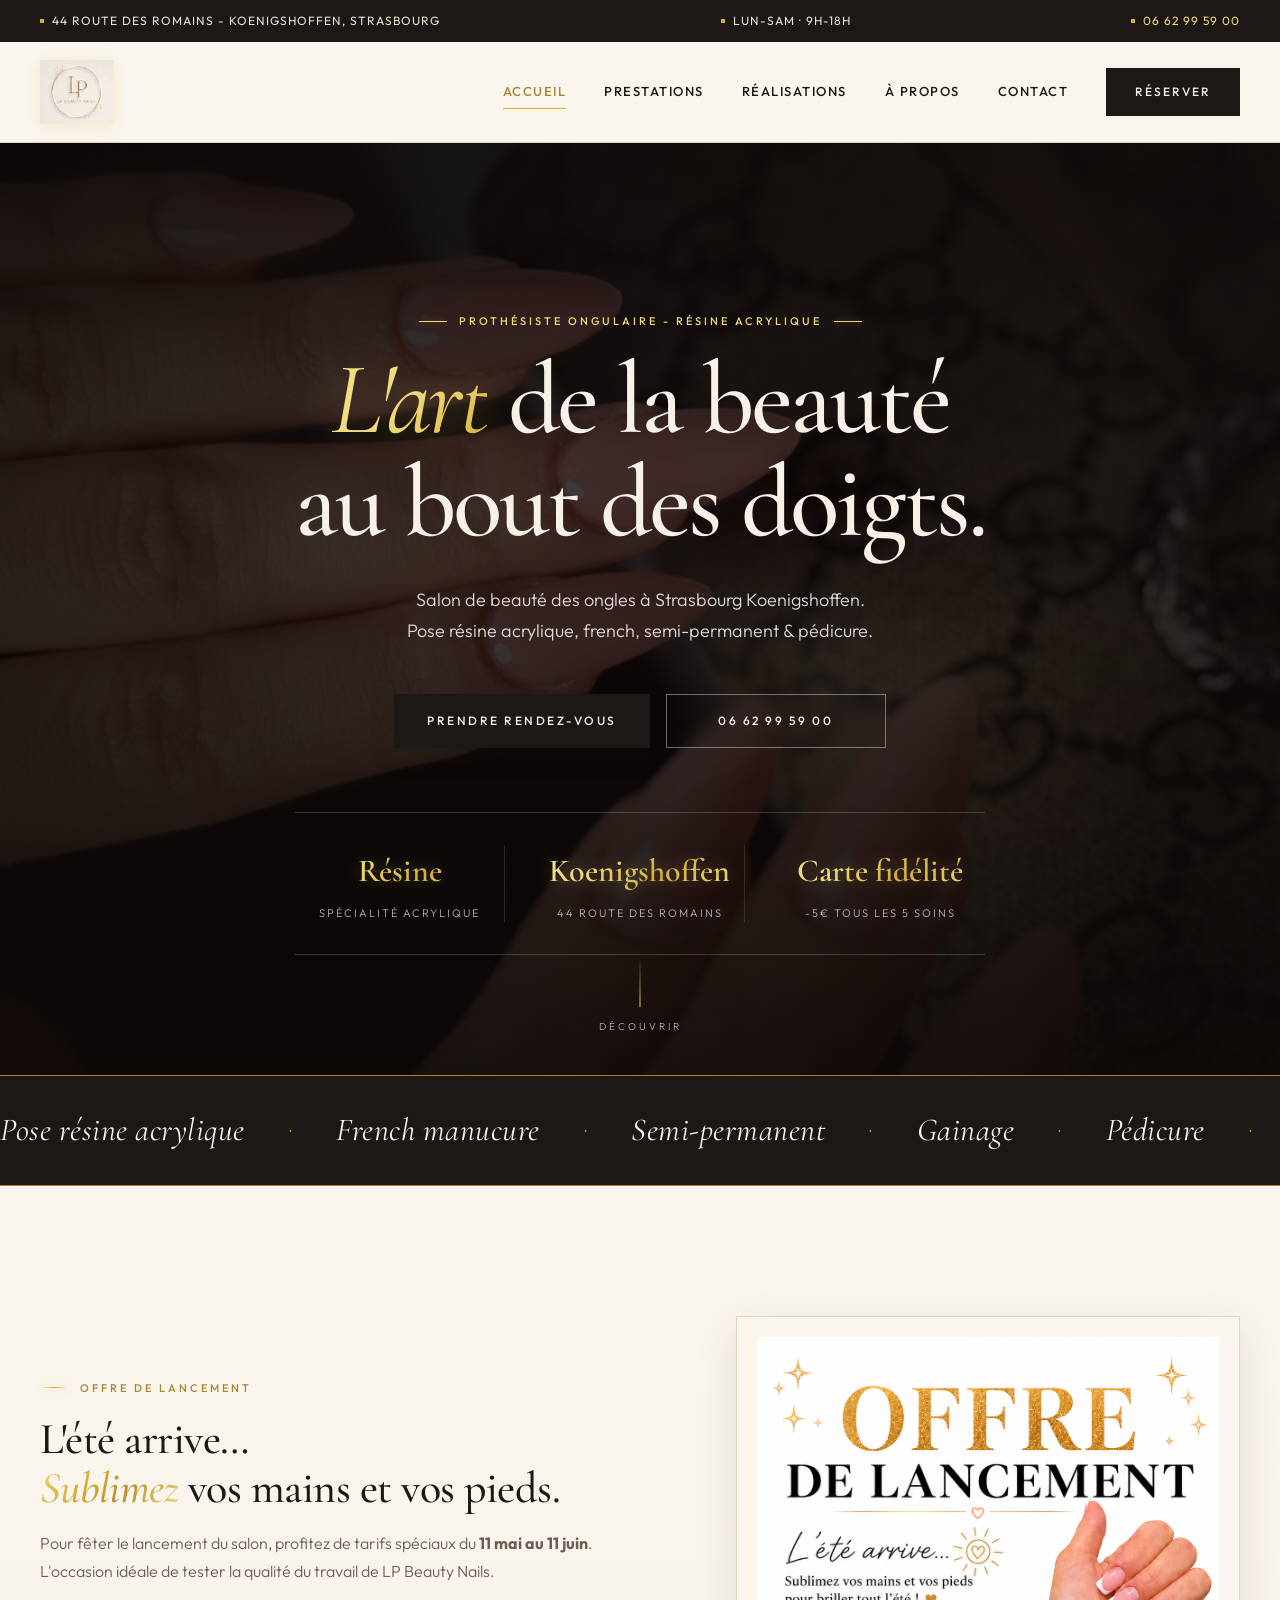
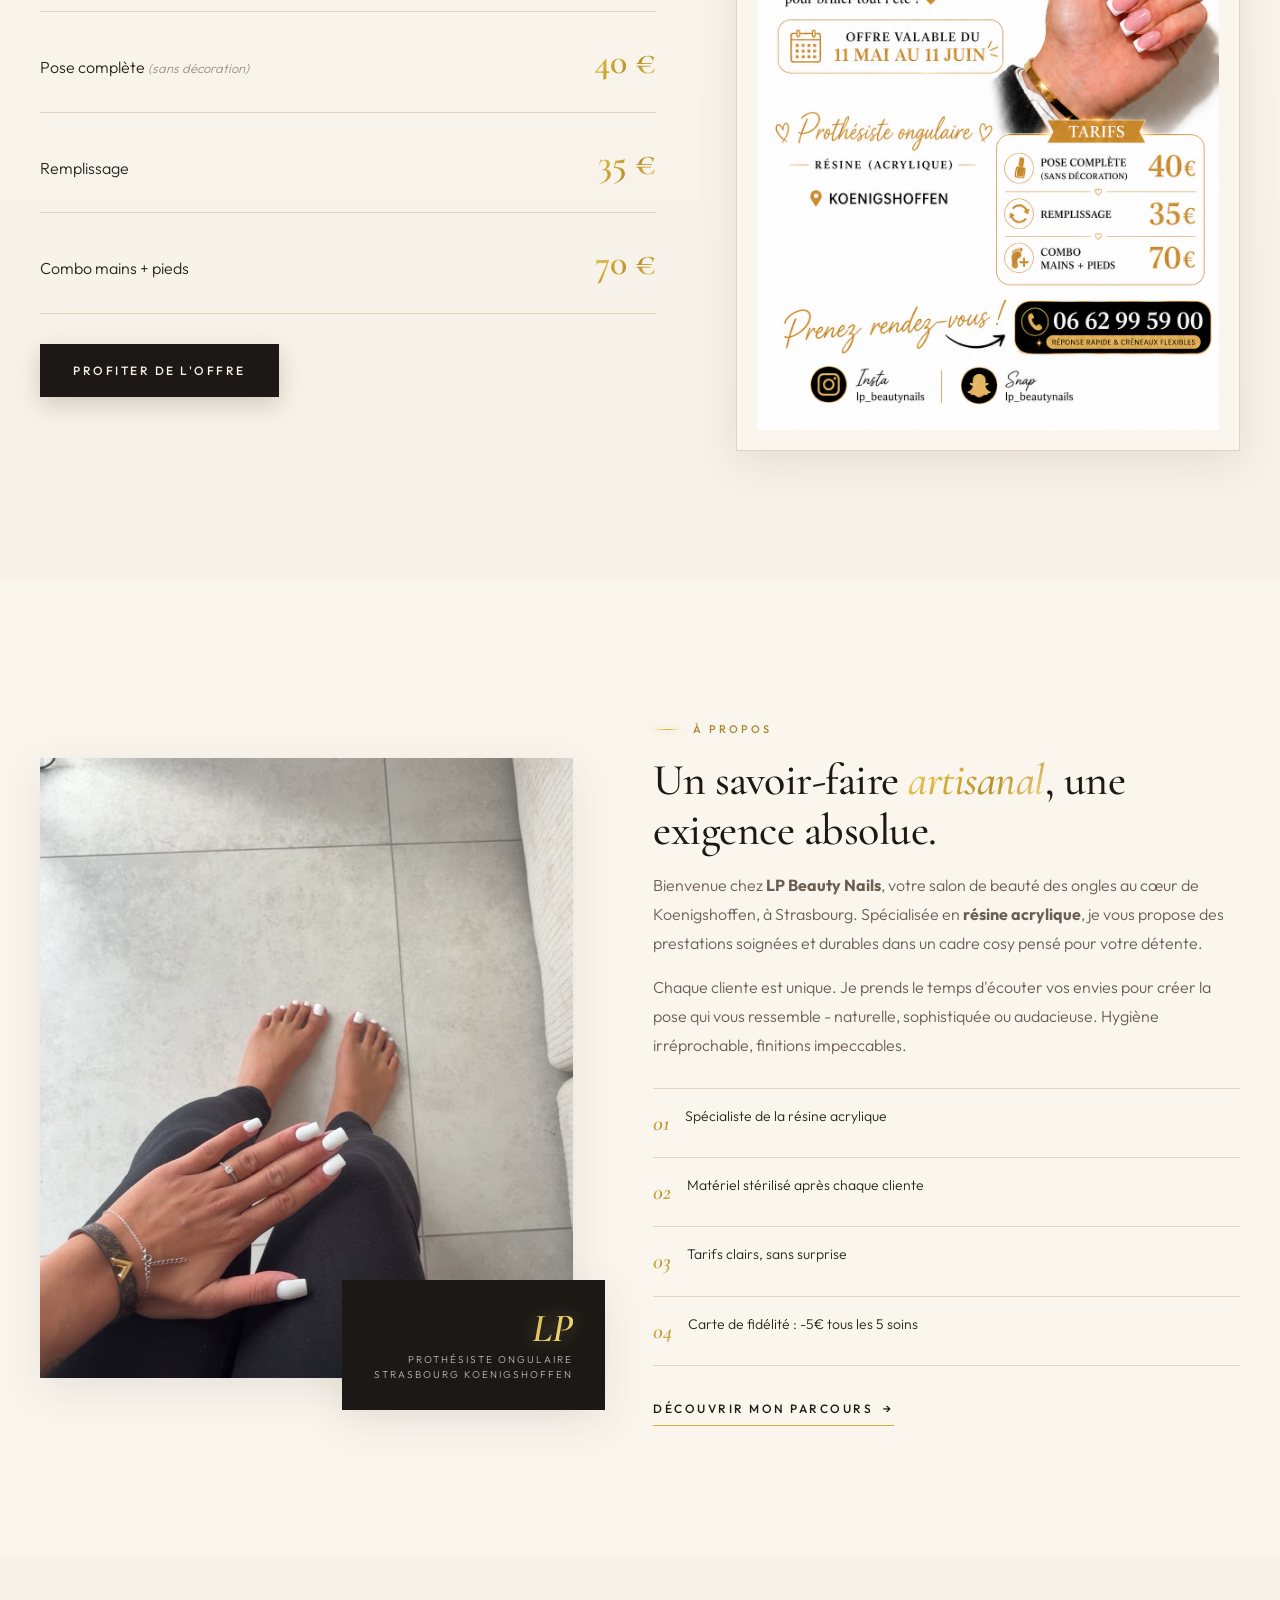
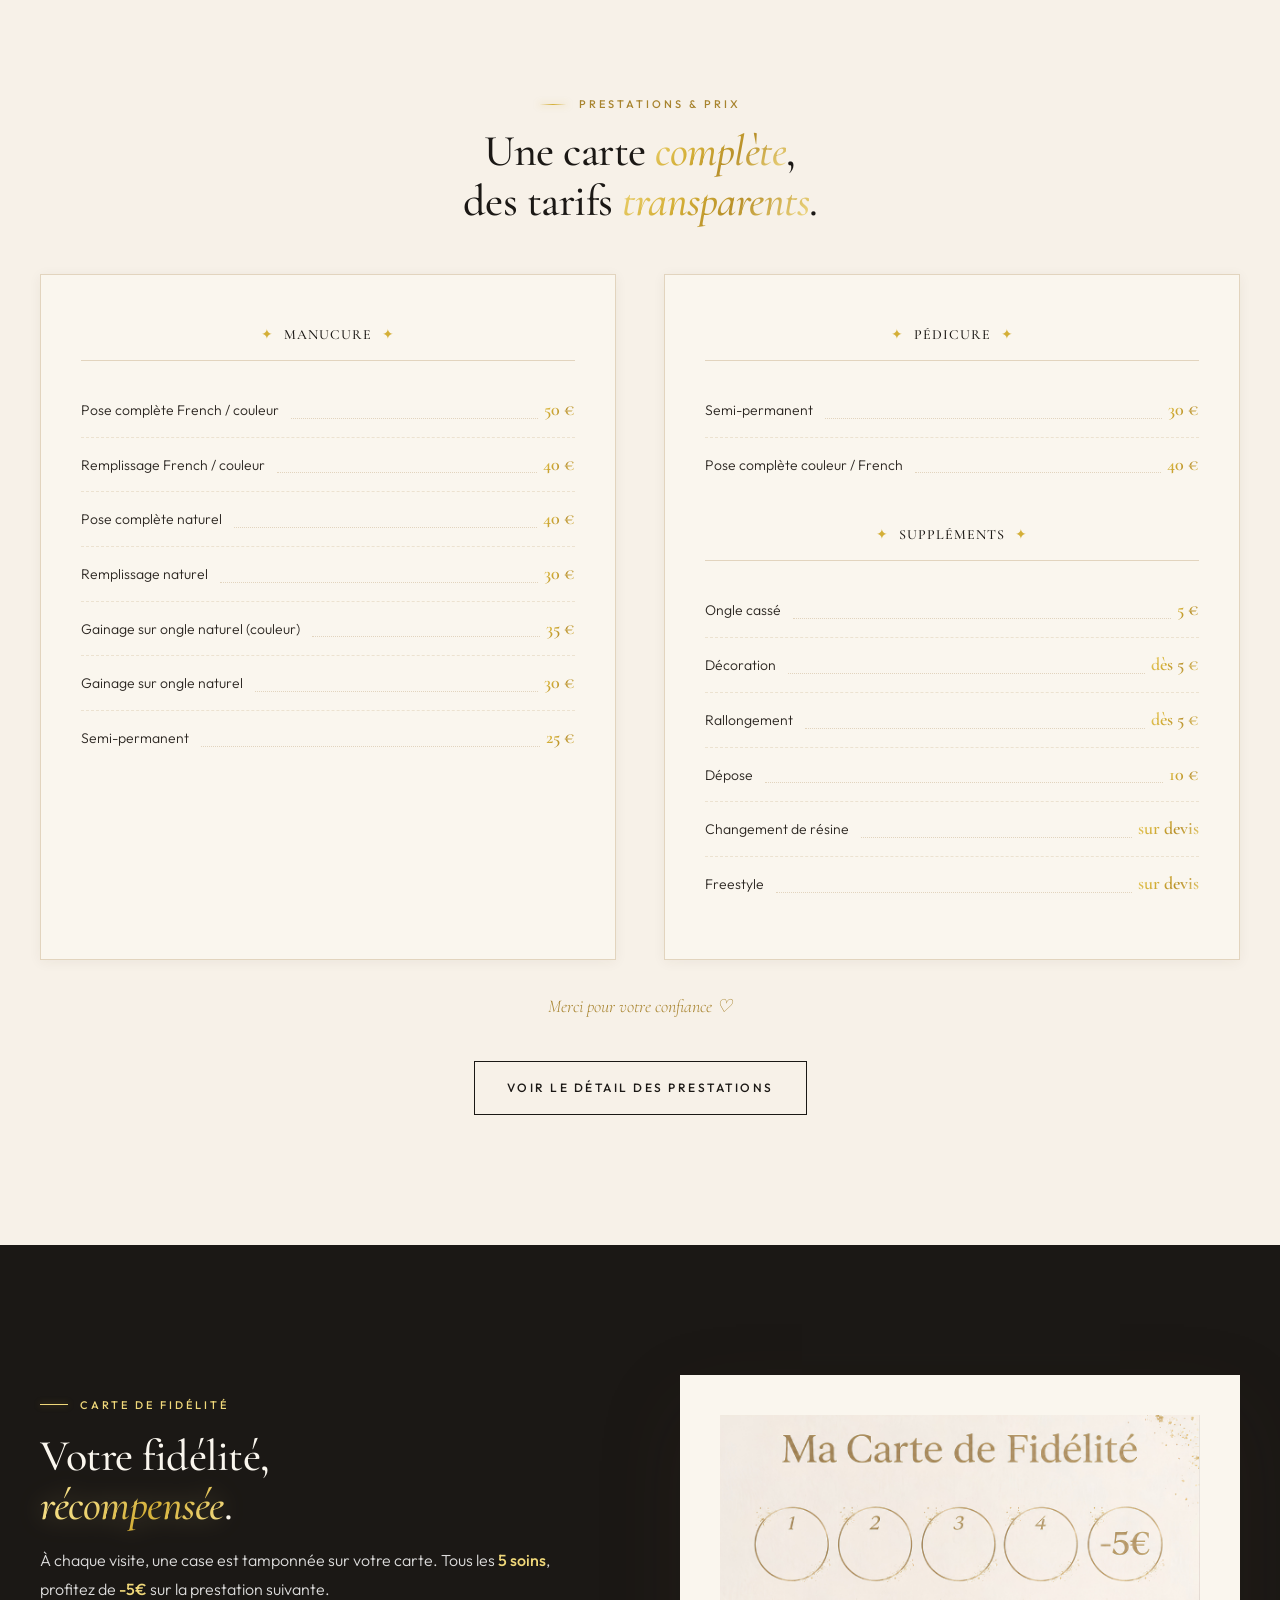
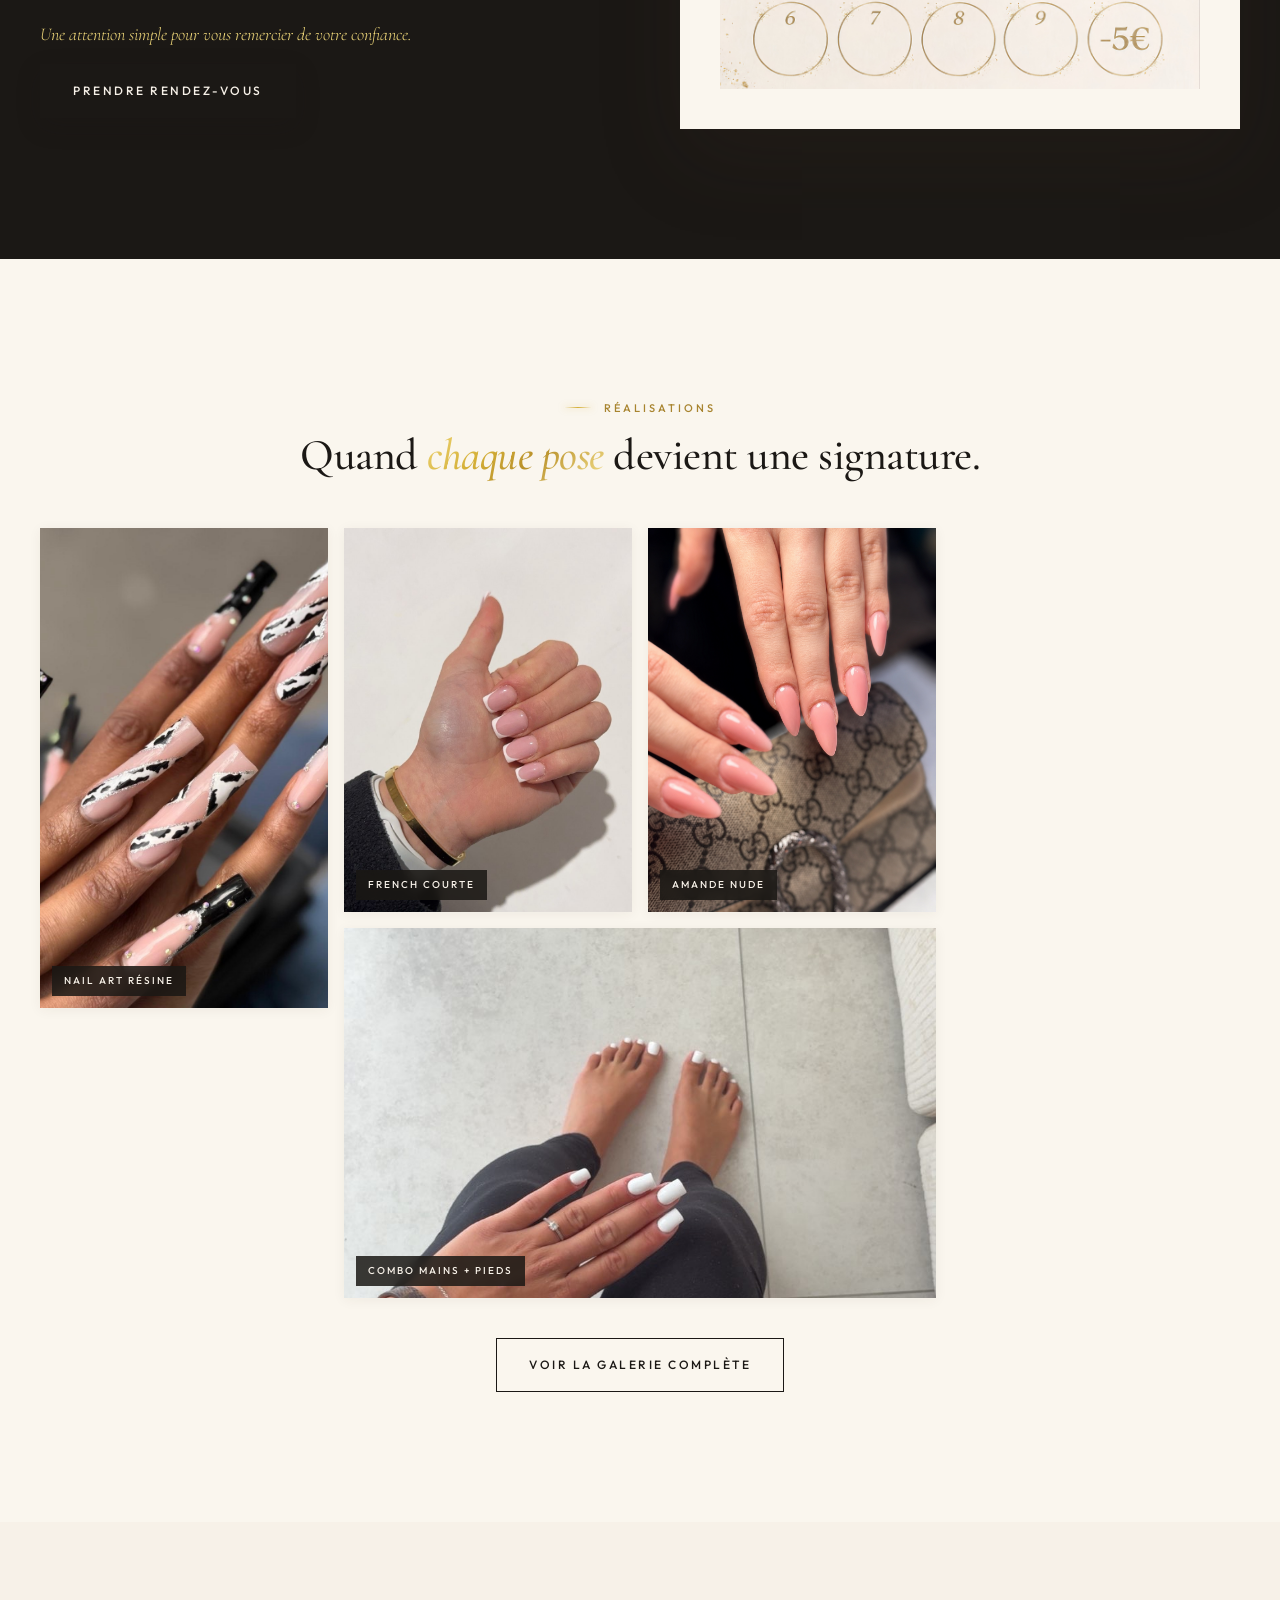
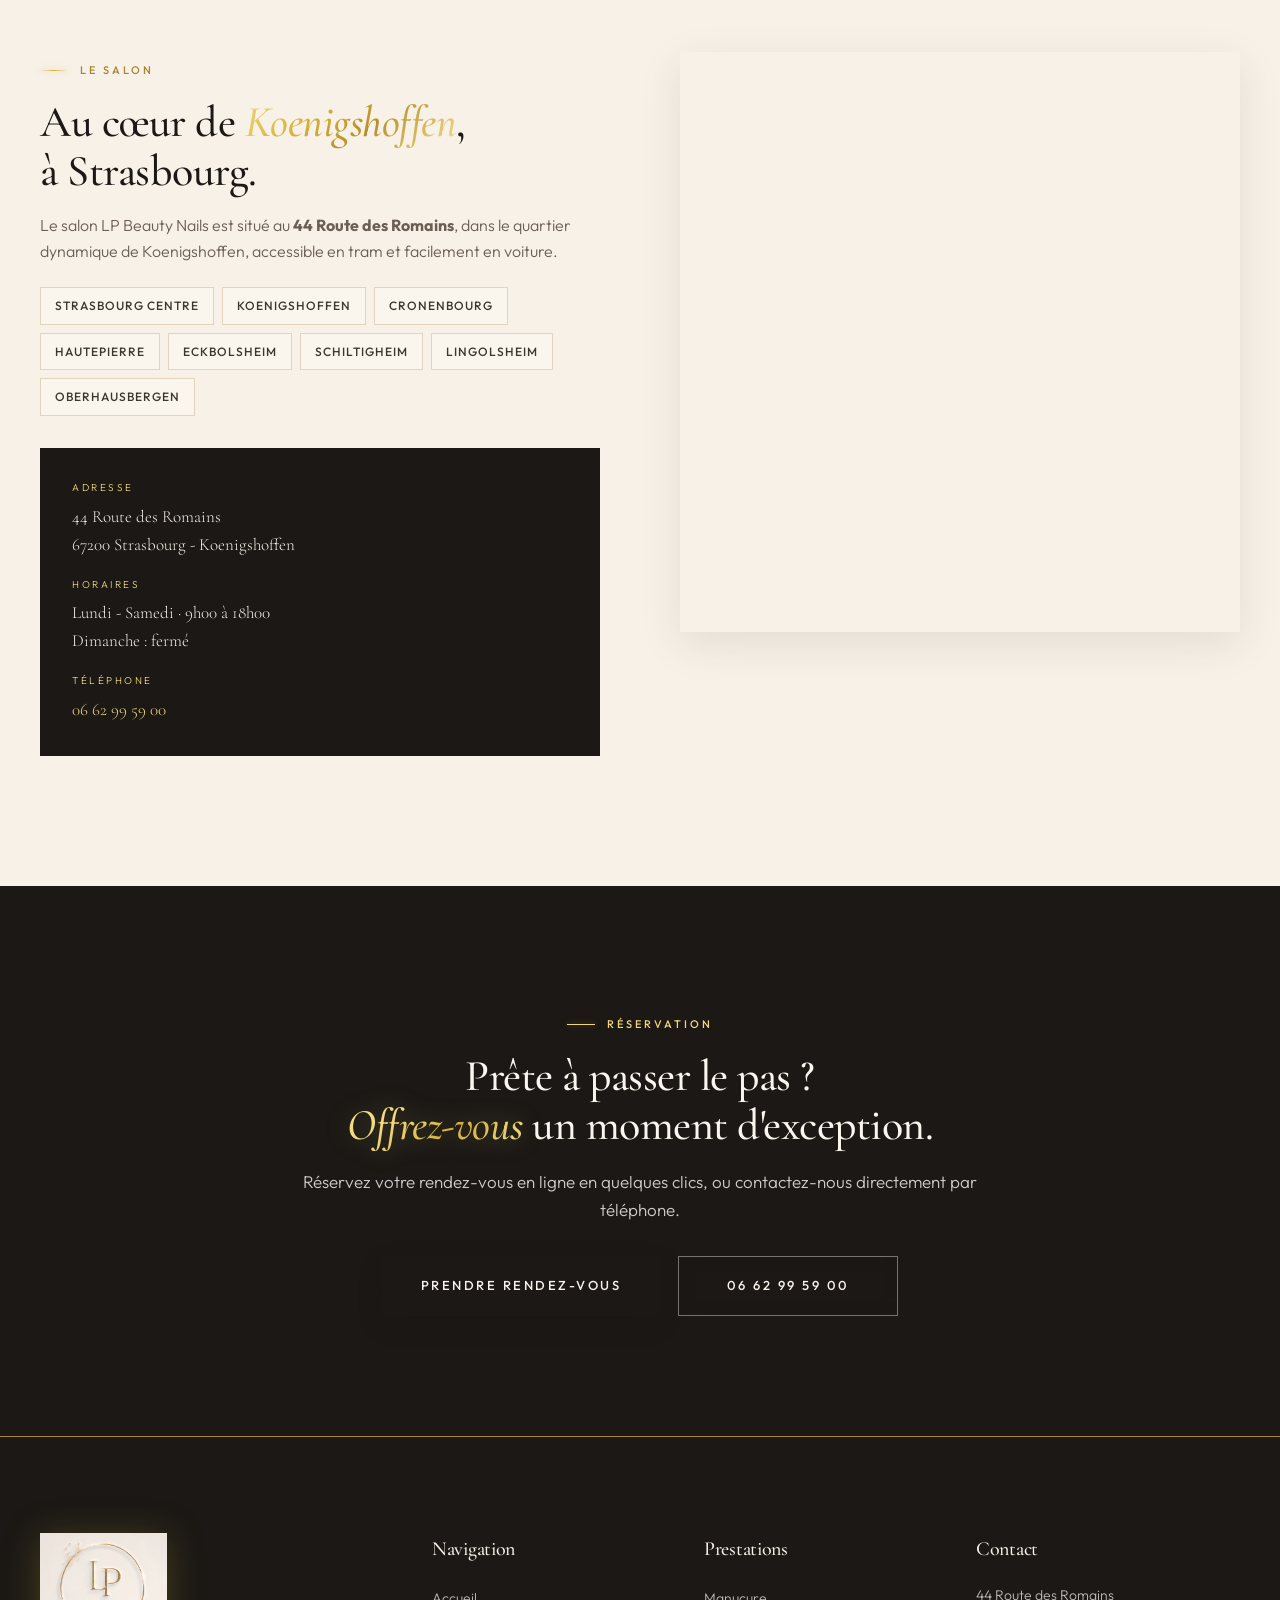
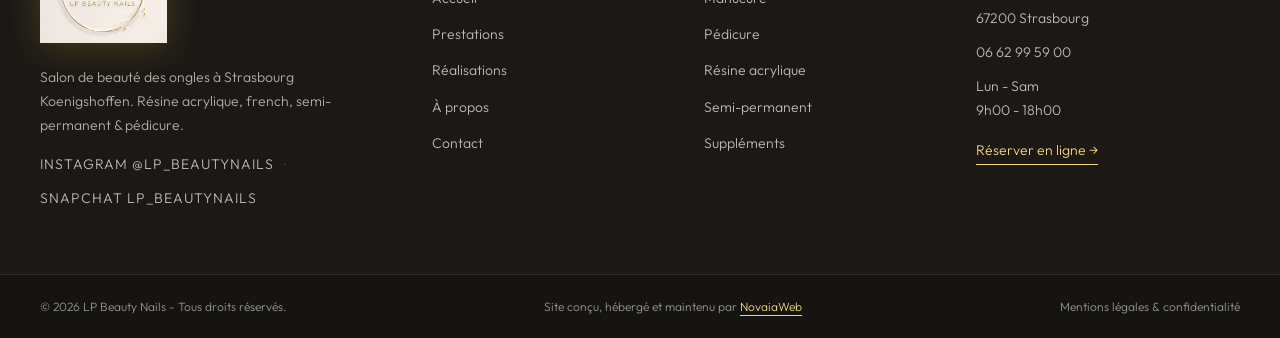
==== index.html @ 99c20ab2 "Migration de Square Appointments vers Cal.com pour la reservation" ====
<!DOCTYPE html>
<html lang="fr">
<head>
<meta charset="UTF-8" />
<meta name="viewport" content="width=device-width, initial-scale=1.0" />
<title>LP Beauty Nails - Prothésiste ongulaire à Strasbourg Koenigshoffen</title>
<meta name="description" content="LP Beauty Nails, salon de beauté des ongles à Strasbourg Koenigshoffen. Pose résine acrylique, french, semi-permanent, pédicure. Réservation en ligne." />
<link rel="canonical" href="https://lpbeautynails.com/" />
<link rel="alternate" hreflang="fr" href="https://lpbeautynails.com/" />
<link rel="alternate" hreflang="x-default" href="https://lpbeautynails.com/" />
<meta http-equiv="content-language" content="fr" />
<meta name="theme-color" content="#1B1815" />
<meta name="author" content="LP Beauty Nails" />
<meta name="robots" content="index, follow, max-image-preview:large" />
<meta name="geo.region" content="FR-67" />
<meta name="geo.placename" content="Strasbourg" />
<meta name="geo.position" content="48.5816;7.7095" />
<meta name="ICBM" content="48.5816, 7.7095" />

<meta property="og:type" content="website" />
<meta property="og:title" content="LP Beauty Nails - Prothésiste ongulaire à Strasbourg" />
<meta property="og:description" content="Salon de beauté des ongles à Strasbourg Koenigshoffen. Résine acrylique, french, semi-permanent, pédicure. Réservation en ligne." />
<meta property="og:url" content="https://lpbeautynails.com/" />
<meta property="og:image" content="https://lpbeautynails.com/images/logo.png" />
<meta property="og:locale" content="fr_FR" />
<meta property="og:site_name" content="LP Beauty Nails" />
<meta name="twitter:card" content="summary_large_image" />
<meta name="twitter:title" content="LP Beauty Nails - Prothésiste ongulaire à Strasbourg" />
<meta name="twitter:description" content="Salon de beauté des ongles à Strasbourg Koenigshoffen. Résine acrylique, french, semi-permanent, pédicure." />
<meta name="twitter:image" content="https://lpbeautynails.com/images/logo.png" />

<link rel="icon" type="image/png" href="images/logo.png" />
<link rel="apple-touch-icon" href="images/logo.png" />

<link rel="preconnect" href="https://fonts.googleapis.com" />
<link rel="preconnect" href="https://fonts.gstatic.com" crossorigin />
<link href="https://fonts.googleapis.com/css2?family=Cormorant+Garamond:ital,wght@0,400;0,500;0,600;0,700;1,400;1,500&family=Outfit:wght@300;400;500;600&display=swap" rel="stylesheet" />

<link rel="stylesheet" href="css/style-mobile.css" />
<link rel="stylesheet" href="css/style-desktop.css" media="(min-width: 1024px)" />

<script type="application/ld+json">
{
  "@context": "https://schema.org",
  "@graph": [
    {
      "@type": "BeautySalon",
      "@id": "https://lpbeautynails.com/#salon",
      "name": "LP Beauty Nails",
      "alternateName": "LP Beauty Nails Strasbourg",
      "description": "Salon de beauté des ongles à Strasbourg Koenigshoffen, spécialisé en pose résine acrylique, french manucure, semi-permanent et pédicure.",
      "image": "https://lpbeautynails.com/images/logo.png",
      "logo": "https://lpbeautynails.com/images/logo.png",
      "url": "https://lpbeautynails.com/",
      "telephone": "+33662995900",
      "priceRange": "€€",
      "currenciesAccepted": "EUR",
      "paymentAccepted": "Cash, Credit Card",
      "address": {
        "@type": "PostalAddress",
        "streetAddress": "44 Route des Romains",
        "addressLocality": "Strasbourg",
        "addressRegion": "Grand Est",
        "postalCode": "67200",
        "addressCountry": "FR"
      },
      "geo": {
        "@type": "GeoCoordinates",
        "latitude": "48.5816",
        "longitude": "7.7095"
      },
      "openingHoursSpecification": [
        { "@type": "OpeningHoursSpecification", "dayOfWeek": ["Monday","Tuesday","Wednesday","Thursday","Friday","Saturday"], "opens": "09:00", "closes": "18:00" }
      ],
      "areaServed": [
        { "@type": "City", "name": "Strasbourg" },
        { "@type": "City", "name": "Koenigshoffen" },
        { "@type": "City", "name": "Cronenbourg" },
        { "@type": "City", "name": "Hautepierre" },
        { "@type": "City", "name": "Schiltigheim" },
        { "@type": "City", "name": "Eckbolsheim" },
        { "@type": "City", "name": "Lingolsheim" },
        { "@type": "City", "name": "Oberhausbergen" }
      ],
      "hasOfferCatalog": {
        "@type": "OfferCatalog",
        "name": "Prestations LP Beauty Nails",
        "itemListElement": [
          { "@type": "Offer", "itemOffered": { "@type": "Service", "name": "Pose complète French / couleur" }, "price": "50", "priceCurrency": "EUR" },
          { "@type": "Offer", "itemOffered": { "@type": "Service", "name": "Remplissage French / couleur" }, "price": "40", "priceCurrency": "EUR" },
          { "@type": "Offer", "itemOffered": { "@type": "Service", "name": "Pose complète naturel" }, "price": "40", "priceCurrency": "EUR" },
          { "@type": "Offer", "itemOffered": { "@type": "Service", "name": "Remplissage naturel" }, "price": "30", "priceCurrency": "EUR" },
          { "@type": "Offer", "itemOffered": { "@type": "Service", "name": "Gainage sur ongle naturel couleur" }, "price": "35", "priceCurrency": "EUR" },
          { "@type": "Offer", "itemOffered": { "@type": "Service", "name": "Gainage sur ongle naturel" }, "price": "30", "priceCurrency": "EUR" },
          { "@type": "Offer", "itemOffered": { "@type": "Service", "name": "Semi-permanent mains" }, "price": "25", "priceCurrency": "EUR" },
          { "@type": "Offer", "itemOffered": { "@type": "Service", "name": "Semi-permanent pieds" }, "price": "30", "priceCurrency": "EUR" },
          { "@type": "Offer", "itemOffered": { "@type": "Service", "name": "Pose complète pieds couleur / French" }, "price": "40", "priceCurrency": "EUR" }
        ]
      },
      "makesOffer": {
        "@type": "Offer",
        "name": "Offre de lancement - été",
        "description": "Pose complète 40€, remplissage 35€, combo mains + pieds 70€",
        "validFrom": "2026-05-11",
        "validThrough": "2026-06-11",
        "priceCurrency": "EUR"
      },
      "sameAs": [
        "https://www.instagram.com/lp_beautynails/"
      ]
    },
    {
      "@type": "WebSite",
      "@id": "https://lpbeautynails.com/#website",
      "name": "LP Beauty Nails",
      "url": "https://lpbeautynails.com/",
      "inLanguage": "fr-FR",
      "publisher": { "@id": "https://lpbeautynails.com/#salon" }
    },
    {
      "@type": "BreadcrumbList",
      "itemListElement": [
        { "@type": "ListItem", "position": 1, "name": "Accueil", "item": "https://lpbeautynails.com/" }
      ]
    }
  ]
}
</script>
</head>
<body>

<a class="skip" href="#main">Aller au contenu</a>

<!-- Top bar -->
<div class="topbar">
  <div class="topbar-inner">
    <span class="topbar-item topbar-hide"><span class="dot"></span>44 Route des Romains - Koenigshoffen, Strasbourg</span>
    <span class="topbar-item topbar-hide"><span class="dot"></span>Lun-Sam · 9h-18h</span>
    <a class="topbar-item topbar-link" href="tel:+33662995900"><span class="dot"></span>06 62 99 59 00</a>
  </div>
</div>

<!-- Navigation -->
<header class="nav" id="nav">
  <div class="nav-inner">
    <a href="index.html" class="nav-logo" aria-label="LP Beauty Nails - accueil">
      <img src="images/logo.png" alt="LP Beauty Nails - Prothésiste ongulaire à Strasbourg" width="180" height="180" loading="eager" fetchpriority="high" />
    </a>
    <nav class="nav-links" id="navLinks" aria-label="Navigation principale">
      <a href="index.html" class="nav-link active">Accueil</a>
      <a href="services.html" class="nav-link">Prestations</a>
      <a href="realisations.html" class="nav-link">Réalisations</a>
      <a href="a-propos.html" class="nav-link">À propos</a>
      <a href="contact.html" class="nav-link">Contact</a>
      <a href="https://www.cal.eu/lpbeautynails" target="_blank" rel="noopener" class="nav-cta">Réserver</a>
    </nav>
    <button class="nav-toggle" id="navToggle" aria-label="Ouvrir le menu" aria-expanded="false">
      <span></span><span></span><span></span>
    </button>
  </div>
</header>

<main id="main">

<!-- HERO -->
<section class="hero">
  <div class="hero-bg" aria-hidden="true">
    <div class="hero-bg-img" style="background-image:url('images/fond-arriere.png')"></div>
    <div class="hero-vignette"></div>
  </div>
  <div class="hero-content">
    <span class="eyebrow reveal">
      <span class="line"></span>
      Prothésiste ongulaire - Résine acrylique
      <span class="line"></span>
    </span>
    <h1 class="hero-title">
      <span class="reveal"><em>L'art</em> de la beauté</span>
      <span class="reveal">au bout des doigts.</span>
    </h1>
    <p class="hero-sub reveal">Salon de beauté des ongles à Strasbourg Koenigshoffen.<br />Pose résine acrylique, french, semi-permanent &amp; pédicure.</p>

    <div class="hero-actions reveal">
      <a href="https://www.cal.eu/lpbeautynails" target="_blank" rel="noopener" class="btn btn-primary">Prendre rendez-vous</a>
      <a href="tel:+33662995900" class="btn btn-ghost">06 62 99 59 00</a>
    </div>

    <ul class="hero-stats reveal">
      <li><strong>Résine</strong><span>spécialité acrylique</span></li>
      <li><strong>Koenigshoffen</strong><span>44 Route des Romains</span></li>
      <li><strong>Carte fidélité</strong><span>-5€ tous les 5 soins</span></li>
    </ul>
  </div>
  <div class="hero-scroll" aria-hidden="true">
    <span></span>découvrir
  </div>
</section>

<!-- MARQUEE -->
<div class="marquee" aria-hidden="true">
  <div class="marquee-track">
    <span>Pose résine acrylique</span><span class="diamond">◆</span>
    <span>French manucure</span><span class="diamond">◆</span>
    <span>Semi-permanent</span><span class="diamond">◆</span>
    <span>Gainage</span><span class="diamond">◆</span>
    <span>Pédicure</span><span class="diamond">◆</span>
    <span>Remplissage</span><span class="diamond">◆</span>
    <span>Décoration</span><span class="diamond">◆</span>
    <span>Pose résine acrylique</span><span class="diamond">◆</span>
    <span>French manucure</span><span class="diamond">◆</span>
    <span>Semi-permanent</span><span class="diamond">◆</span>
    <span>Gainage</span><span class="diamond">◆</span>
    <span>Pédicure</span><span class="diamond">◆</span>
  </div>
</div>

<!-- OFFRE DE LANCEMENT -->
<section class="section offer" id="offer">
  <div class="container offer-grid">
    <div class="offer-text reveal">
      <span class="eyebrow eyebrow-dark"><span class="line"></span>Offre de lancement</span>
      <h2 class="section-title">L'été arrive…<br /><em>Sublimez</em> vos mains et vos pieds.</h2>
      <p>Pour fêter le lancement du salon, profitez de tarifs spéciaux du <strong>11 mai au 11 juin</strong>. L'occasion idéale de tester la qualité du travail de LP Beauty Nails.</p>
      <ul class="offer-list">
        <li><span>Pose complète <em>(sans décoration)</em></span><strong>40 €</strong></li>
        <li><span>Remplissage</span><strong>35 €</strong></li>
        <li><span>Combo mains + pieds</span><strong>70 €</strong></li>
      </ul>
      <a href="https://www.cal.eu/lpbeautynails" target="_blank" rel="noopener" class="btn btn-primary">Profiter de l'offre</a>
    </div>
    <div class="offer-media reveal">
      <img src="images/offre-lancement.png" alt="Offre de lancement LP Beauty Nails - pose complète 40€, remplissage 35€, combo mains + pieds 70€" loading="lazy" />
    </div>
  </div>
</section>

<!-- ABOUT -->
<section class="section about" id="about">
  <div class="container about-grid">
    <div class="about-media reveal">
      <div class="about-img" style="background-image:url('images/img4.jpeg')"></div>
      <div class="about-badge">
        <span class="badge-num">LP</span>
        <span class="badge-txt">Prothésiste ongulaire<br />Strasbourg Koenigshoffen</span>
      </div>
    </div>
    <div class="about-text">
      <span class="eyebrow eyebrow-dark reveal"><span class="line"></span>À propos</span>
      <h2 class="section-title reveal">Un savoir-faire <em>artisanal</em>, une exigence absolue.</h2>
      <p class="reveal">Bienvenue chez <strong>LP Beauty Nails</strong>, votre salon de beauté des ongles au cœur de Koenigshoffen, à Strasbourg. Spécialisée en <strong>résine acrylique</strong>, je vous propose des prestations soignées et durables dans un cadre cosy pensé pour votre détente.</p>
      <p class="reveal">Chaque cliente est unique. Je prends le temps d'écouter vos envies pour créer la pose qui vous ressemble - naturelle, sophistiquée ou audacieuse. Hygiène irréprochable, finitions impeccables.</p>
      <ul class="about-list reveal">
        <li><span>01</span>Spécialiste de la résine acrylique</li>
        <li><span>02</span>Matériel stérilisé après chaque cliente</li>
        <li><span>03</span>Tarifs clairs, sans surprise</li>
        <li><span>04</span>Carte de fidélité : -5€ tous les 5 soins</li>
      </ul>
      <a href="a-propos.html" class="link-arrow reveal">Découvrir mon parcours <span aria-hidden="true">→</span></a>
    </div>
  </div>
</section>

<!-- SERVICES + PRIX -->
<section class="section services" id="services">
  <div class="container">
    <div class="section-head">
      <span class="eyebrow eyebrow-dark reveal"><span class="line"></span>Prestations &amp; Prix</span>
      <h2 class="section-title reveal">Une carte <em>complète</em>,<br />des tarifs <em>transparents</em>.</h2>
    </div>

    <div class="pricing-grid">
      <div class="pricing-block reveal">
        <h3 class="pricing-title">Manucure</h3>
        <ul class="pricing-list">
          <li><span>Pose complète French / couleur</span><span class="dots"></span><strong>50 €</strong></li>
          <li><span>Remplissage French / couleur</span><span class="dots"></span><strong>40 €</strong></li>
          <li><span>Pose complète naturel</span><span class="dots"></span><strong>40 €</strong></li>
          <li><span>Remplissage naturel</span><span class="dots"></span><strong>30 €</strong></li>
          <li><span>Gainage sur ongle naturel (couleur)</span><span class="dots"></span><strong>35 €</strong></li>
          <li><span>Gainage sur ongle naturel</span><span class="dots"></span><strong>30 €</strong></li>
          <li><span>Semi-permanent</span><span class="dots"></span><strong>25 €</strong></li>
        </ul>
      </div>

      <div class="pricing-block reveal">
        <h3 class="pricing-title">Pédicure</h3>
        <ul class="pricing-list">
          <li><span>Semi-permanent</span><span class="dots"></span><strong>30 €</strong></li>
          <li><span>Pose complète couleur / French</span><span class="dots"></span><strong>40 €</strong></li>
        </ul>

        <h3 class="pricing-title pricing-title-mt">Suppléments</h3>
        <ul class="pricing-list">
          <li><span>Ongle cassé</span><span class="dots"></span><strong>5 €</strong></li>
          <li><span>Décoration</span><span class="dots"></span><strong>dès 5 €</strong></li>
          <li><span>Rallongement</span><span class="dots"></span><strong>dès 5 €</strong></li>
          <li><span>Dépose</span><span class="dots"></span><strong>10 €</strong></li>
          <li><span>Changement de résine</span><span class="dots"></span><strong>sur devis</strong></li>
          <li><span>Freestyle</span><span class="dots"></span><strong>sur devis</strong></li>
        </ul>
      </div>
    </div>

    <p class="pricing-note reveal">Merci pour votre confiance ♡</p>

    <div class="section-cta reveal">
      <a href="services.html" class="btn btn-outline">Voir le détail des prestations</a>
    </div>
  </div>
</section>

<!-- FIDÉLITÉ -->
<section class="section loyalty" id="loyalty">
  <div class="container loyalty-grid">
    <div class="loyalty-text reveal">
      <span class="eyebrow eyebrow-light"><span class="line"></span>Carte de fidélité</span>
      <h2 class="section-title section-title-light">Votre fidélité,<br /><em>récompensée</em>.</h2>
      <p>À chaque visite, une case est tamponnée sur votre carte. Tous les <strong>5 soins</strong>, profitez de <strong>-5€</strong> sur la prestation suivante.</p>
      <p class="loyalty-sub">Une attention simple pour vous remercier de votre confiance.</p>
      <a href="https://www.cal.eu/lpbeautynails" target="_blank" rel="noopener" class="btn btn-primary">Prendre rendez-vous</a>
    </div>
    <div class="loyalty-media reveal">
      <img src="images/carte-fidelite.png" alt="Carte de fidélité LP Beauty Nails - -5€ tous les 5 soins" loading="lazy" />
    </div>
  </div>
</section>

<!-- GALLERY -->
<section class="section gallery" id="gallery">
  <div class="container">
    <div class="section-head">
      <span class="eyebrow eyebrow-dark reveal"><span class="line"></span>Réalisations</span>
      <h2 class="section-title reveal">Quand <em>chaque pose</em> devient une signature.</h2>
    </div>

    <div class="gallery-grid">
      <a href="realisations.html" class="gallery-item gallery-item-tall reveal">
        <img src="images/img1.jpg" alt="Pose résine acrylique longue, nail art noir blanc argenté - LP Beauty Nails Strasbourg" loading="lazy" />
        <span class="gallery-tag">Nail art résine</span>
      </a>
      <a href="realisations.html" class="gallery-item reveal">
        <img src="images/img2.jpeg" alt="French manucure carrée courte blanche - LP Beauty Nails" loading="lazy" />
        <span class="gallery-tag">French courte</span>
      </a>
      <a href="realisations.html" class="gallery-item reveal">
        <img src="images/img6.png" alt="Pose résine amande nude rose - LP Beauty Nails Koenigshoffen" loading="lazy" />
        <span class="gallery-tag">Amande nude</span>
      </a>
      <a href="realisations.html" class="gallery-item gallery-item-wide reveal">
        <img src="images/img4.jpeg" alt="Combo mains et pieds blanc nacré - LP Beauty Nails Strasbourg" loading="lazy" />
        <span class="gallery-tag">Combo mains + pieds</span>
      </a>
    </div>

    <div class="section-cta reveal">
      <a href="realisations.html" class="btn btn-outline">Voir la galerie complète</a>
    </div>
  </div>
</section>

<!-- LOCATION -->
<section class="section location" id="location">
  <div class="container location-grid">
    <div class="location-text">
      <span class="eyebrow eyebrow-dark reveal"><span class="line"></span>Le salon</span>
      <h2 class="section-title reveal">Au cœur de <em>Koenigshoffen</em>,<br />à Strasbourg.</h2>
      <p class="reveal">Le salon LP Beauty Nails est situé au <strong>44 Route des Romains</strong>, dans le quartier dynamique de Koenigshoffen, accessible en tram et facilement en voiture.</p>
      <ul class="zones reveal">
        <li>Strasbourg centre</li>
        <li>Koenigshoffen</li>
        <li>Cronenbourg</li>
        <li>Hautepierre</li>
        <li>Eckbolsheim</li>
        <li>Schiltigheim</li>
        <li>Lingolsheim</li>
        <li>Oberhausbergen</li>
      </ul>
      <div class="info-box reveal">
        <div>
          <span class="info-label">Adresse</span>
          <span>44 Route des Romains<br />67200 Strasbourg - Koenigshoffen</span>
        </div>
        <div>
          <span class="info-label">Horaires</span>
          <span>Lundi - Samedi · 9h00 à 18h00<br />Dimanche : fermé</span>
        </div>
        <div>
          <span class="info-label">Téléphone</span>
          <span><a href="tel:+33662995900">06 62 99 59 00</a></span>
        </div>
      </div>
    </div>
    <div class="location-map reveal">
      <iframe src="https://www.google.com/maps?q=44%20Route%20des%20Romains%2067200%20Strasbourg&output=embed" width="100%" height="100%" style="border:0;" allowfullscreen="" loading="lazy" referrerpolicy="no-referrer-when-downgrade" title="Localisation LP Beauty Nails à Strasbourg"></iframe>
    </div>
  </div>
</section>

<!-- CONTACT / CTA FINAL -->
<section class="section contact-cta" id="contact">
  <div class="container">
    <div class="cta-card">
      <span class="eyebrow eyebrow-light reveal"><span class="line"></span>Réservation</span>
      <h2 class="section-title section-title-light reveal">Prête à passer le pas ?<br /><em>Offrez-vous</em> un moment d'exception.</h2>
      <p class="reveal">Réservez votre rendez-vous en ligne en quelques clics, ou contactez-nous directement par téléphone.</p>
      <div class="cta-actions reveal">
        <a href="https://www.cal.eu/lpbeautynails" target="_blank" rel="noopener" class="btn btn-primary btn-lg">Prendre rendez-vous</a>
        <a href="tel:+33662995900" class="btn btn-ghost btn-lg">06 62 99 59 00</a>
      </div>
    </div>
  </div>
</section>

</main>

<!-- FOOTER -->
<footer class="footer">
  <div class="container footer-grid">
    <div class="footer-col footer-brand">
      <a href="index.html" class="nav-logo">
        <img src="images/logo.png" alt="LP Beauty Nails - Salon de beauté des ongles Strasbourg" width="180" height="180" loading="lazy" />
      </a>
      <p>Salon de beauté des ongles à Strasbourg Koenigshoffen. Résine acrylique, french, semi-permanent &amp; pédicure.</p>
      <div class="socials">
        <a href="https://www.instagram.com/lp_beautynails/" target="_blank" rel="noopener">Instagram @lp_beautynails</a>
        <span>·</span>
        <a href="#" target="_blank" rel="noopener">Snapchat lp_beautynails</a>
      </div>
    </div>
    <div class="footer-col">
      <h4>Navigation</h4>
      <ul>
        <li><a href="index.html">Accueil</a></li>
        <li><a href="services.html">Prestations</a></li>
        <li><a href="realisations.html">Réalisations</a></li>
        <li><a href="a-propos.html">À propos</a></li>
        <li><a href="contact.html">Contact</a></li>
      </ul>
    </div>
    <div class="footer-col">
      <h4>Prestations</h4>
      <ul>
        <li><a href="services.html#manucure">Manucure</a></li>
        <li><a href="services.html#pedicure">Pédicure</a></li>
        <li><a href="services.html#resine">Résine acrylique</a></li>
        <li><a href="services.html#semi">Semi-permanent</a></li>
        <li><a href="services.html#supplements">Suppléments</a></li>
      </ul>
    </div>
    <div class="footer-col">
      <h4>Contact</h4>
      <ul class="footer-contact">
        <li>44 Route des Romains<br />67200 Strasbourg</li>
        <li><a href="tel:+33662995900">06 62 99 59 00</a></li>
        <li>Lun - Sam<br />9h00 - 18h00</li>
        <li><a href="https://www.cal.eu/lpbeautynails" target="_blank" rel="noopener" class="footer-cta">Réserver en ligne →</a></li>
      </ul>
    </div>
  </div>
  <div class="footer-bottom">
    <div class="container footer-bottom-inner">
      <span>© 2026 LP Beauty Nails - Tous droits réservés.</span>
      <span class="footer-credit">Site conçu, hébergé et maintenu par <a href="https://novaiaweb.com" target="_blank" rel="noopener">NovaiaWeb</a></span>
      <a href="mentions-legales.html">Mentions légales &amp; confidentialité</a>
    </div>
  </div>
</footer>

<!-- Sticky call button (mobile) -->
<a href="tel:+33662995900" class="sticky-call" aria-label="Appeler LP Beauty Nails">
  <span class="sticky-ring"></span>
  <span>Appeler</span>
</a>

<script src="js/script.js" defer></script>
</body>
</html>
---- css/style-mobile.css ----
/* ============================================================
   LP BEAUTY NAILS - Premium Cream & Gold Theme (Mobile-first)
   Fonts: Cormorant Garamond (display) + Outfit (body)
   ============================================================ */

:root{
  --cream:        #F7F1E8;
  --cream-light:  #FAF6EE;
  --cream-deep:   #EDE3D3;
  --gold:         #D4AF37;
  --gold-light:   #F0D87A;
  --gold-deep:    #A8842F;
  --rose:         #E5C4B5;
  --ink:          #1B1815;
  --ink-soft:     #3D3631;
  --text:         #2A2520;
  --text-light:   #6B5F54;
  --text-muted:   #9D9085;
  --gold-shine:   linear-gradient(135deg, #F0D87A 0%, #D4AF37 35%, #B8902A 60%, #F5E08C 100%);
  --line:         #E2D4BE;
  --line-light:   #ECE2D0;
  --shadow-sm: 0 2px 12px rgba(60, 45, 30, 0.06);
  --shadow-md: 0 12px 40px rgba(60, 45, 30, 0.10);
  --shadow-lg: 0 30px 80px rgba(60, 45, 30, 0.16);
  --t:    0.4s cubic-bezier(.25,.46,.45,.94);
  --t-slow: 0.7s cubic-bezier(.25,.46,.45,.94);
  --font-display: 'Cormorant Garamond', 'Times New Roman', serif;
  --font-body:    'Outfit', -apple-system, system-ui, sans-serif;
}

/* ── Reset ── */
*,*::before,*::after{ margin:0; padding:0; box-sizing:border-box; }
html{ scroll-behavior:smooth; -webkit-text-size-adjust:100%; }
body{
  font-family: var(--font-body);
  color: var(--text);
  background: var(--cream-light);
  line-height: 1.65;
  font-weight: 300;
  overflow-x: hidden;
  -webkit-font-smoothing: antialiased;
  -moz-osx-font-smoothing: grayscale;
}
a{ color: inherit; text-decoration: none; transition: var(--t); }
img{ max-width:100%; height:auto; display:block; }
button{ font: inherit; cursor: pointer; border: 0; background: transparent; color: inherit; }
input, select, textarea{ font: inherit; color: inherit; }
ul, ol{ list-style: none; }

.skip{
  position:absolute; top:-100px; left:0; padding:8px 16px;
  background: var(--ink); color: var(--cream); z-index: 99999;
}
.skip:focus{ top:0; }

/* ── Container ── */
.container{ width:100%; max-width: 1280px; margin: 0 auto; padding: 0 20px; }
.section{ padding: 64px 0; position: relative; }

/* ── Top bar ── */
.topbar{
  background: var(--ink);
  color: var(--cream-deep);
  font-size: 12px;
  letter-spacing: 1px;
  text-transform: uppercase;
}
.topbar-inner{
  max-width: 1280px; margin: 0 auto; padding: 9px 20px;
  display: flex; align-items: center; justify-content: center; gap: 14px;
  flex-wrap: wrap;
}
.topbar-item{
  display: inline-flex; align-items: center; gap: 8px;
  font-weight: 400;
}
.topbar-link{ color: var(--gold-light); }
.topbar-link:hover{ color: #fff; }
.topbar .dot{
  width: 4px; height: 4px; background: var(--gold);
  display:inline-block; border-radius: 0;
}
.topbar-hide{ display: none; }

/* ── Navigation ── */
.nav{
  position: sticky; top: 0; z-index: 900;
  background: var(--cream-light);
  border-bottom: 1px solid var(--line);
  transition: var(--t);
}
.nav.scrolled{
  background: rgba(247, 241, 232, 0.96);
  box-shadow: var(--shadow-sm);
}
.nav-inner{
  max-width: 1280px; margin: 0 auto; padding: 14px 20px;
  display: flex; align-items: center; justify-content: space-between; gap: 20px;
}
.nav-logo{
  display: inline-flex; align-items: center;
  color: var(--ink);
  flex-shrink: 0;
}
.nav-logo img{
  width: auto;
  height: 56px;
  display: block;
  transition: var(--t);
  filter: drop-shadow(0 2px 8px rgba(212, 175, 55, 0.2));
}
.nav-logo:hover img{
  transform: scale(1.04);
  filter: drop-shadow(0 2px 14px rgba(212, 175, 55, 0.45));
}
.footer-brand .nav-logo img{
  height: 96px;
  filter: drop-shadow(0 4px 18px rgba(212, 175, 55, 0.25));
}

.nav-links{
  position: fixed; inset: 0;
  background: var(--cream-light);
  display: flex; flex-direction: column; align-items: center; justify-content: center;
  gap: 28px; padding: 80px 24px;
  transform: translateX(100%);
  transition: transform var(--t-slow);
  z-index: 1000;
}
.nav-links.open{ transform: translateX(0); }
.nav-link{
  font-family: var(--font-display);
  font-size: 28px; font-weight: 500;
  color: var(--ink);
}
.nav-link.active, .nav-link:hover{ color: var(--gold-deep); font-style: italic; }
.nav-cta{
  margin-top: 12px;
  background: var(--ink); color: var(--cream) !important;
  padding: 16px 36px;
  font-family: var(--font-body); font-size: 13px;
  letter-spacing: 2px; text-transform: uppercase; font-weight: 500;
  border: 1px solid var(--ink);
}
.nav-cta:hover{ background: var(--gold-deep); border-color: var(--gold-deep); color: #fff !important; }

.nav-toggle{
  width: 36px; height: 36px;
  display: flex; flex-direction: column; justify-content: center; align-items: center; gap: 5px;
  z-index: 1100;
  position: relative;
}
.nav-toggle span{
  width: 22px; height: 1.5px; background: var(--ink);
  transition: var(--t);
}
.nav-toggle.open span:nth-child(1){ transform: translateY(6.5px) rotate(45deg); }
.nav-toggle.open span:nth-child(2){ opacity: 0; }
.nav-toggle.open span:nth-child(3){ transform: translateY(-6.5px) rotate(-45deg); }

/* ── Eyebrow ── */
.eyebrow{
  display: inline-flex; align-items: center; gap: 12px;
  font-size: 11px; font-weight: 500;
  letter-spacing: 3px; text-transform: uppercase;
  color: var(--gold-deep);
  margin-bottom: 18px;
}
.eyebrow .line{
  width: 28px; height: 1px;
  background: linear-gradient(90deg, transparent, var(--gold), transparent);
  display: inline-block;
  box-shadow: 0 0 6px rgba(212, 175, 55, 0.5);
}
.eyebrow-light{ color: var(--gold-light); }
.eyebrow-light .line{ background: var(--gold-light); }
.eyebrow-dark{ color: var(--gold-deep); }

/* ── Section title ── */
.section-title{
  font-family: var(--font-display);
  font-size: clamp(30px, 8vw, 44px);
  font-weight: 500;
  line-height: 1.12;
  color: var(--ink);
  letter-spacing: -0.5px;
}
.section-title em{
  font-style: italic;
  background: var(--gold-shine);
  -webkit-background-clip: text;
  background-clip: text;
  -webkit-text-fill-color: transparent;
  font-weight: 500;
}
.section-title-light{ color: var(--cream-light); }
.section-title-light em{
  background: linear-gradient(135deg, #F5E08C 0%, #F0D87A 30%, #D4AF37 60%, #F5E08C 100%);
  -webkit-background-clip: text;
  background-clip: text;
  -webkit-text-fill-color: transparent;
  filter: drop-shadow(0 0 12px rgba(240, 216, 122, 0.3));
}

.section-head{
  text-align: center;
  max-width: 720px; margin: 0 auto 48px;
}
.section-head .eyebrow{ margin-bottom: 14px; justify-content: center; }
.section-cta{ text-align: center; margin-top: 40px; }

/* ── Buttons ── */
.btn{
  display: inline-flex; align-items: center; justify-content: center; gap: 10px;
  padding: 16px 32px;
  font-family: var(--font-body); font-size: 12px; font-weight: 500;
  letter-spacing: 2.5px; text-transform: uppercase;
  border-radius: 0;
  border: 1px solid transparent;
  transition: var(--t);
  cursor: pointer;
  text-align: center;
  position: relative;
  overflow: hidden;
}
.btn-primary{
  background: var(--ink); color: var(--cream);
  border-color: var(--ink);
  box-shadow: 0 8px 24px rgba(27,24,21,0.18), inset 0 0 0 1px rgba(212,175,55,0);
  position: relative;
}
.btn-primary::before{
  content: "";
  position: absolute; inset: 0;
  background: var(--gold-shine);
  opacity: 0;
  transition: opacity var(--t);
  z-index: 0;
}
.btn-primary > *{ position: relative; z-index: 1; }
.btn-primary:hover{
  border-color: var(--gold);
  transform: translateY(-2px);
  box-shadow: 0 14px 36px rgba(212, 175, 55, 0.45), 0 0 0 1px rgba(240, 216, 122, 0.4);
  color: #1B1815;
}
.btn-primary:hover::before{ opacity: 1; }
.btn-ghost{
  background: transparent; color: var(--cream);
  border-color: rgba(255,255,255,0.4);
  backdrop-filter: blur(8px);
}
.btn-ghost:hover{
  background: var(--cream); color: var(--ink);
  border-color: var(--cream);
}
.btn-outline{
  background: transparent; color: var(--ink);
  border-color: var(--ink);
}
.btn-outline:hover{
  background: var(--ink); color: var(--cream);
}
.btn-lg{ padding: 18px 38px; font-size: 13px; }
.btn-block{ display: flex; width: 100%; }

/* ── Hero ── */
.hero{
  position: relative; min-height: 92vh;
  display: flex; align-items: center; justify-content: center;
  overflow: hidden;
  padding: 120px 20px 80px;
  text-align: center;
  color: var(--cream);
}
.hero-bg{ position: absolute; inset: 0; z-index: 0; }
.hero-bg-img{
  position: absolute; inset: -10%;
  background-size: cover; background-position: center;
  filter: brightness(0.55) saturate(0.85) contrast(1.05);
  transform: scale(1.05);
  animation: heroZoom 18s ease-out forwards;
}
@keyframes heroZoom{ to{ transform: scale(1.12);} }
.hero-vignette{
  position: absolute; inset: 0;
  background:
    linear-gradient(180deg, rgba(15,10,8,0.72) 0%, rgba(15,10,8,0.55) 35%, rgba(15,10,8,0.85) 100%),
    radial-gradient(ellipse at center, rgba(0,0,0,0.1) 25%, rgba(0,0,0,0.6) 100%);
}
.hero-content{ position: relative; z-index: 2; max-width: 880px; }
.hero .eyebrow{
  color: var(--gold-light);
  justify-content: center;
}
.hero .eyebrow .line{ background: var(--gold-light); }
.hero-title{
  font-family: var(--font-display);
  font-size: clamp(42px, 11vw, 88px);
  line-height: 1.0;
  font-weight: 500;
  letter-spacing: -1.5px;
  margin-bottom: 24px;
  color: var(--cream);
}
.hero-title em{
  font-style: italic;
  background: linear-gradient(135deg, #F5E08C 0%, #F0D87A 25%, #D4AF37 50%, #F5E08C 75%, #F0D87A 100%);
  background-size: 200% 200%;
  -webkit-background-clip: text;
  background-clip: text;
  -webkit-text-fill-color: transparent;
  font-weight: 400;
  filter: drop-shadow(0 0 22px rgba(240, 216, 122, 0.45));
  animation: goldShimmer 6s ease-in-out infinite;
}
@keyframes goldShimmer{
  0%, 100%{ background-position: 0% 50%; }
  50%{ background-position: 100% 50%; }
}
@media (prefers-reduced-motion: reduce){
  .hero-title em{ animation: none; }
}
.hero-title span{ display: block; }
.hero-sub{
  font-size: 16px; line-height: 1.7;
  color: rgba(255,255,255,0.85);
  max-width: 560px; margin: 0 auto 36px;
}
.hero-actions{
  display: flex; flex-direction: column; gap: 14px;
  align-items: stretch;
  margin-bottom: 56px;
}
.hero-stats{
  display: grid; grid-template-columns: repeat(3, 1fr);
  gap: 12px;
  border-top: 1px solid rgba(255,255,255,0.18);
  border-bottom: 1px solid rgba(255,255,255,0.18);
  padding: 22px 0;
}
.hero-stats li{
  display: flex; flex-direction: column; gap: 6px;
  text-align: center;
  padding: 0 6px;
  border-right: 1px solid rgba(255,255,255,0.12);
}
.hero-stats li:last-child{ border-right: 0; }
.hero-stats strong{
  font-family: var(--font-display);
  font-size: clamp(18px, 5vw, 26px);
  font-weight: 600;
  background: linear-gradient(135deg, #F5E08C 0%, #F0D87A 30%, #D4AF37 60%, #F5E08C 100%);
  -webkit-background-clip: text;
  background-clip: text;
  -webkit-text-fill-color: transparent;
  letter-spacing: 0;
  filter: drop-shadow(0 0 8px rgba(240, 216, 122, 0.3));
}
.hero-stats span{
  font-size: 10px; letter-spacing: 1.5px; text-transform: uppercase;
  color: rgba(255,255,255,0.7);
}
.hero-scroll{
  display: none;
}

/* ── Marquee ── */
.marquee{
  background: var(--ink);
  color: var(--cream);
  padding: 22px 0;
  overflow: hidden;
  border-top: 1px solid var(--gold-deep);
  border-bottom: 1px solid var(--gold-deep);
}
.marquee-track{
  display: inline-flex; gap: 32px; align-items: center;
  white-space: nowrap;
  animation: marquee 38s linear infinite;
  font-family: var(--font-display);
  font-size: 22px; font-style: italic; font-weight: 400;
  letter-spacing: 0.5px;
}
.marquee .diamond{ color: var(--gold); font-style: normal; font-size: 10px; }
@keyframes marquee{ from{ transform: translateX(0);} to{ transform: translateX(-50%);} }

/* ── Offer ── */
.offer{
  background:
    linear-gradient(180deg, var(--cream-light), var(--cream));
}
.offer-grid{
  display: grid; gap: 40px;
}
.offer-text h2{ margin-bottom: 16px; }
.offer-text p{ color: var(--text-light); margin-bottom: 26px; line-height: 1.75; }
.offer-list{
  margin-bottom: 30px;
  border-top: 1px solid var(--line);
}
.offer-list li{
  display: flex; align-items: baseline; justify-content: space-between; gap: 16px;
  padding: 16px 0;
  border-bottom: 1px solid var(--line);
}
.offer-list span em{
  color: var(--text-muted); font-style: italic; font-size: 13px;
}
.offer-list strong{
  font-family: var(--font-display);
  font-size: 30px; font-weight: 600;
  background: var(--gold-shine);
  -webkit-background-clip: text;
  background-clip: text;
  -webkit-text-fill-color: transparent;
}
.offer-media{
  position: relative;
  border: 1px solid var(--line);
  background: var(--cream-light);
  padding: 20px;
  box-shadow: var(--shadow-md);
}
.offer-media img{ width: 100%; height: auto; display: block; }

/* ── About ── */
.about{ background: var(--cream-light); }
.about-grid{
  display: grid; gap: 40px;
}
.about-media{
  position: relative;
  height: 460px;
  background: var(--cream-deep);
  box-shadow: var(--shadow-md);
}
.about-img{
  position: absolute; inset: 0;
  background-size: cover; background-position: center;
}
.about-badge{
  position: absolute;
  bottom: -24px; right: -16px;
  background: var(--ink); color: var(--cream);
  padding: 22px 24px;
  display: flex; flex-direction: column; gap: 4px;
  text-align: right;
  box-shadow: var(--shadow-md);
}
.badge-num{
  font-family: var(--font-display);
  font-size: 32px; font-style: italic; font-weight: 600;
  background: linear-gradient(135deg, #F5E08C 0%, #F0D87A 30%, #D4AF37 60%, #F5E08C 100%);
  -webkit-background-clip: text;
  background-clip: text;
  -webkit-text-fill-color: transparent;
  line-height: 1;
  filter: drop-shadow(0 0 10px rgba(240, 216, 122, 0.4));
}
.badge-txt{
  font-size: 10px; letter-spacing: 2px; text-transform: uppercase;
  color: rgba(255,255,255,0.7);
  line-height: 1.5;
}

.about-text > p{
  color: var(--text-light); margin: 16px 0; line-height: 1.8;
}
.about-list{
  margin: 28px 0;
}
.about-list li{
  display: flex; align-items: flex-start; gap: 16px;
  padding: 16px 0;
  border-bottom: 1px solid var(--line);
  font-size: 14px;
  color: var(--text);
}
.about-list li:first-child{ border-top: 1px solid var(--line); }
.about-list li span{
  font-family: var(--font-display);
  font-size: 22px; font-style: italic; font-weight: 600;
  background: var(--gold-shine);
  -webkit-background-clip: text;
  background-clip: text;
  -webkit-text-fill-color: transparent;
  flex-shrink: 0;
}
.link-arrow{
  display: inline-flex; align-items: center; gap: 10px;
  font-size: 12px; letter-spacing: 2.5px; text-transform: uppercase; font-weight: 500;
  color: var(--ink);
  border-bottom: 1px solid var(--gold);
  padding-bottom: 6px;
}
.link-arrow:hover{ color: var(--gold-deep); gap: 14px; }

/* ── Pricing (services & home) ── */
.services{ background: var(--cream); }
.pricing-grid{
  display: grid; gap: 36px;
}
.pricing-block{
  background: var(--cream-light);
  border: 1px solid var(--line);
  padding: 32px 24px;
  box-shadow: var(--shadow-sm);
}
.pricing-title{
  font-family: var(--font-display);
  font-size: 24px; font-weight: 500;
  color: var(--ink);
  text-align: center;
  margin-bottom: 22px;
  padding-bottom: 14px;
  position: relative;
  letter-spacing: 1px; text-transform: uppercase; font-size: 14px;
  border-bottom: 1px solid var(--line);
}
.pricing-title::before{
  content: "✦"; color: var(--gold); margin-right: 10px;
}
.pricing-title::after{
  content: "✦"; color: var(--gold); margin-left: 10px;
}
.pricing-title-mt{ margin-top: 32px; }
.pricing-list li{
  display: flex; align-items: baseline; gap: 6px;
  padding: 12px 0;
  border-bottom: 1px dashed var(--line-light);
  font-size: 14px;
  color: var(--text);
}
.pricing-list li:last-child{ border-bottom: 0; }
.pricing-list li > span:first-child{
  flex-shrink: 0;
  padding-right: 6px;
}
.pricing-list .dots{
  flex: 1;
  border-bottom: 1px dotted var(--line);
  height: 1px;
  align-self: end;
  margin-bottom: 6px;
  min-width: 20px;
}
.pricing-list strong{
  font-family: var(--font-display);
  font-size: 18px; font-weight: 600;
  background: var(--gold-shine);
  -webkit-background-clip: text;
  background-clip: text;
  -webkit-text-fill-color: transparent;
  flex-shrink: 0;
}
.pricing-note{
  text-align: center;
  font-family: var(--font-display);
  font-style: italic;
  color: var(--gold-deep);
  font-size: 18px;
  margin-top: 32px;
}

/* ── Service detail (services.html rows) ── */
.service-detail{ background: var(--cream-light); }
.service-detail-alt{ background: var(--cream); }
.service-row{
  display: grid; gap: 32px;
}
.service-media img{
  width: 100%; height: 360px; object-fit: cover;
  box-shadow: var(--shadow-md);
}
.service-info > p{
  color: var(--text-light); margin: 16px 0 24px; line-height: 1.8;
}
.service-info .pricing-list{ margin-bottom: 28px; }

/* ── Home services cards ── */
.services-grid{
  display: grid; gap: 18px;
}
.service-card{
  background: var(--cream-light);
  border: 1px solid var(--line);
  padding: 32px 24px;
  position: relative;
  transition: var(--t);
}
.service-card:hover{
  border-color: var(--gold);
  transform: translateY(-4px);
  box-shadow: var(--shadow-md);
}
.service-num{
  font-family: var(--font-display);
  font-size: 16px; font-style: italic;
  background: var(--gold-shine);
  -webkit-background-clip: text;
  background-clip: text;
  -webkit-text-fill-color: transparent;
  font-weight: 600;
  margin-bottom: 12px; display: block;
}
.service-card h3{
  font-family: var(--font-display);
  font-size: 26px; font-weight: 500;
  color: var(--ink);
  margin-bottom: 12px;
  letter-spacing: -0.5px;
}
.service-card p{ color: var(--text-light); margin-bottom: 18px; font-size: 14px; line-height: 1.7; }
.service-link{
  font-size: 11px; letter-spacing: 2px; text-transform: uppercase; font-weight: 500;
  color: var(--gold-deep);
  display: inline-flex; align-items: center; gap: 8px;
  padding-bottom: 4px; border-bottom: 1px solid var(--gold-light);
}
.service-link:hover{ color: var(--ink); border-color: var(--ink); gap: 12px; }

/* ── Loyalty ── */
.loyalty{
  background: var(--ink);
  color: var(--cream);
}
.loyalty-grid{
  display: grid; gap: 36px;
}
.loyalty-text{ color: rgba(255,255,255,0.85); }
.loyalty-text h2{ margin-bottom: 16px; }
.loyalty-text p{ margin-bottom: 14px; line-height: 1.8; }
.loyalty-text strong{ color: var(--gold-light); font-weight: 500; }
.loyalty-sub{
  font-family: var(--font-display); font-style: italic;
  font-size: 18px; color: var(--gold-light);
  margin-bottom: 28px;
}
.loyalty-media{
  background: var(--cream-light);
  padding: 24px;
  box-shadow: var(--shadow-lg);
}
.loyalty-media img{ width: 100%; height: auto; }

/* ── Gallery intro (SEO text on realisations) ── */
.gallery-intro{ background: var(--cream-light); padding: 56px 0 24px; }
.gallery-intro-inner{ max-width: 820px; margin: 0 auto; text-align: center; }
.gallery-intro .eyebrow{ justify-content: center; }
.gallery-intro h2{ margin-bottom: 20px; }
.gallery-intro p{ color: var(--text-light); margin: 14px 0; line-height: 1.85; }

/* ── Gallery ── */
.gallery{ background: var(--cream-light); }
.gallery-grid{
  display: grid;
  grid-template-columns: 1fr 1fr;
  gap: 12px;
}
.gallery-item{
  position: relative; overflow: hidden;
  aspect-ratio: 3 / 4;
  display: block;
  background: var(--cream-deep);
  box-shadow: var(--shadow-sm);
}
.gallery-item img{
  width: 100%; height: 100%; object-fit: cover;
  transition: transform 0.7s ease;
}
.gallery-item:hover img{ transform: scale(1.05); }
.gallery-item-tall{ grid-row: span 2; aspect-ratio: 3/5; }
.gallery-item-wide{ grid-column: span 2; aspect-ratio: 16/10; }
.gallery-tag{
  position: absolute; bottom: 12px; left: 12px;
  background: rgba(27,24,21,0.85);
  color: var(--cream);
  padding: 7px 12px;
  font-size: 10px; letter-spacing: 2px; text-transform: uppercase; font-weight: 500;
  backdrop-filter: blur(4px);
}
.gallery-item figcaption{ display: contents; }
.gallery-cap{ display: none; }

/* ── Location ── */
.location{ background: var(--cream); }
.location-grid{ display: grid; gap: 40px; }
.location-text > p{ color: var(--text-light); margin: 16px 0 22px; }
.zones{
  display: flex; flex-wrap: wrap; gap: 8px;
  margin-bottom: 32px;
}
.zones li{
  font-size: 12px; letter-spacing: 1px; text-transform: uppercase; font-weight: 500;
  padding: 8px 14px;
  background: var(--cream-light);
  border: 1px solid var(--line);
  color: var(--ink-soft);
}
.info-box{
  display: grid; gap: 18px;
  background: var(--ink); color: var(--cream);
  padding: 28px 24px;
}
.info-box > div{ display: flex; flex-direction: column; gap: 6px; }
.info-label{
  font-size: 10px; letter-spacing: 2.5px; text-transform: uppercase;
  color: var(--gold-light);
}
.info-box span:not(.info-label){
  font-family: var(--font-display);
  font-size: 17px;
}
.info-box a{ color: var(--gold-light); }
.info-box a:hover{ color: #fff; }
.location-map{
  height: 380px;
  box-shadow: var(--shadow-md);
}
.location-map iframe{ width: 100%; height: 100%; border: 0; filter: grayscale(0.2); }

/* ── Contact CTA ── */
.contact-cta{
  background: var(--ink);
  color: var(--cream);
  padding: 80px 0;
}
.cta-card{
  text-align: center;
  max-width: 720px; margin: 0 auto;
}
.cta-card .eyebrow{ justify-content: center; }
.cta-card p{
  color: rgba(255,255,255,0.78);
  margin: 18px 0 32px;
}
.cta-actions{
  display: flex; flex-direction: column; gap: 14px;
  align-items: stretch;
}
.cta-note{
  margin-top: 24px;
  font-size: 13px;
  color: rgba(255,255,255,0.6);
}
.cta-note a{ color: var(--gold-light); border-bottom: 1px solid var(--gold-light); padding-bottom: 1px;}
.cta-note a:hover{ color: #fff; }

/* ── Page Hero (interior pages) ── */
.page-hero{
  position: relative;
  padding: 120px 20px 80px;
  min-height: 60vh;
  display: flex; align-items: center;
  color: var(--cream);
  text-align: center;
  overflow: hidden;
}
.page-hero-short{ min-height: 44vh; padding: 100px 20px 60px; }
.page-hero-bg{
  position: absolute; inset: 0;
  background-size: cover; background-position: center;
  filter: brightness(0.7);
}
.page-hero-overlay{
  position: absolute; inset: 0;
  background: linear-gradient(180deg, rgba(20,15,10,0.5), rgba(20,15,10,0.78));
}
.page-hero-content{ position: relative; z-index: 2; }
.page-hero-content .eyebrow{ justify-content: center; }
.page-title{
  font-family: var(--font-display);
  font-size: clamp(36px, 9vw, 64px);
  font-weight: 500;
  line-height: 1.1;
  margin-bottom: 18px;
  letter-spacing: -1px;
  color: var(--cream);
}
.page-title em{ font-style: italic; color: var(--gold-light); }
.page-sub{
  font-size: 15px; line-height: 1.75;
  color: rgba(255,255,255,0.85);
  max-width: 600px; margin: 0 auto 24px;
}
.breadcrumb{
  font-size: 11px; letter-spacing: 2px; text-transform: uppercase;
  color: rgba(255,255,255,0.6);
}
.breadcrumb a{ color: var(--gold-light); }
.breadcrumb a:hover{ color: #fff; }
.breadcrumb span:not([role]){ margin: 0 8px; color: var(--gold); }

/* ── Filters ── */
.filters-bar{
  background: var(--cream-light);
  border-bottom: 1px solid var(--line);
  padding: 18px 0;
}
.filters{
  display: flex; flex-wrap: wrap; gap: 8px;
  justify-content: center;
}
.filter-btn{
  padding: 9px 16px;
  font-size: 11px; letter-spacing: 1.5px; text-transform: uppercase; font-weight: 500;
  border: 1px solid var(--line);
  background: transparent;
  color: var(--ink-soft);
  transition: var(--t);
}
.filter-btn:hover{ border-color: var(--gold); color: var(--gold-deep); }
.filter-btn.active{
  background: var(--ink); color: var(--cream);
  border-color: var(--ink);
}

.gallery-grid-page{ grid-template-columns: 1fr 1fr; }
.gallery-page .gallery-item{ aspect-ratio: 3/4; }
.gallery-item.hidden{ display: none; }

/* Insta CTA */
.insta-cta{ background: var(--cream); }
.insta-card{
  text-align: center;
  max-width: 700px; margin: 0 auto;
  padding: 48px 24px;
  background: var(--cream-light);
  border: 1px solid var(--line);
}
.insta-card .eyebrow{ justify-content: center; }
.insta-card p{ color: var(--text-light); margin: 16px 0 28px; }

/* ── Offer banner (services page) ── */
.offer-banner{ background: var(--cream-light); }
.offer-banner-card{
  display: grid; gap: 0;
  background: var(--ink); color: var(--cream);
  overflow: hidden;
  box-shadow: var(--shadow-lg);
}
.offer-banner-img{
  background: var(--cream); padding: 24px;
  display: flex; align-items: center; justify-content: center;
}
.offer-banner-img img{ max-width: 100%; height: auto; }
.offer-banner-text{ padding: 36px 28px; }
.offer-banner-text .eyebrow{ color: var(--gold-light); }
.offer-banner-text .eyebrow .line{ background: var(--gold-light); }
.offer-banner-text h2{ color: var(--cream); margin-bottom: 14px; }
.offer-banner-text h2 em{ color: var(--gold-light); }
.offer-banner-text > p{ color: rgba(255,255,255,0.78); margin-bottom: 20px; }
.offer-mini{ display: flex; flex-direction: column; gap: 8px; margin-bottom: 26px; }
.offer-mini li{
  display: flex; justify-content: space-between; align-items: baseline;
  padding: 10px 0;
  border-bottom: 1px solid rgba(255,255,255,0.12);
  font-size: 14px;
}
.offer-mini strong{
  font-family: var(--font-display); font-size: 22px; font-weight: 600;
  background: linear-gradient(135deg, #F5E08C 0%, #F0D87A 30%, #D4AF37 60%, #F5E08C 100%);
  -webkit-background-clip: text;
  background-clip: text;
  -webkit-text-fill-color: transparent;
}

/* Classes */
.classes{ background: var(--cream); }

/* Values */
.values{ background: var(--cream-light); }
.values-grid{
  display: grid; gap: 18px;
}
.value-card{
  background: var(--cream);
  border: 1px solid var(--line);
  padding: 32px 24px;
  position: relative;
  transition: var(--t);
}
.value-card:hover{
  border-color: var(--gold);
  transform: translateY(-3px);
  box-shadow: var(--shadow-md);
}
.value-num{
  font-family: var(--font-display);
  font-size: 18px; font-style: italic;
  background: var(--gold-shine);
  -webkit-background-clip: text;
  background-clip: text;
  -webkit-text-fill-color: transparent;
  font-weight: 600;
  margin-bottom: 12px; display: block;
}
.value-card h3{
  font-family: var(--font-display);
  font-size: 24px; font-weight: 500;
  color: var(--ink);
  margin-bottom: 12px;
  letter-spacing: -0.5px;
}
.value-card p{ color: var(--text-light); font-size: 14px; line-height: 1.75; }

/* ── Book cards (contact) ── */
.book-cta{ background: var(--cream-light); padding-top: 56px; padding-bottom: 24px; }
.book-grid{
  display: grid; gap: 16px;
}
.book-card{
  display: block;
  padding: 32px 28px;
  background: var(--cream);
  border: 1px solid var(--line);
  transition: var(--t);
  position: relative;
}
.book-card:hover{
  border-color: var(--gold);
  transform: translateY(-4px);
  box-shadow: var(--shadow-md);
}
.book-card-primary{
  background: var(--ink); color: var(--cream);
  border-color: var(--ink);
}
.book-card-primary:hover{ background: var(--ink-soft); border-color: var(--gold-deep); }
.book-eyebrow{
  display: inline-block;
  font-size: 10px; letter-spacing: 2.5px; text-transform: uppercase; font-weight: 500;
  color: var(--gold-deep); margin-bottom: 12px;
}
.book-card-primary .book-eyebrow{ color: var(--gold-light); }
.book-card h2{
  font-family: var(--font-display);
  font-size: 30px; font-weight: 500;
  margin-bottom: 12px;
  letter-spacing: -0.5px;
}
.book-card p{ font-size: 14px; opacity: 0.85; margin-bottom: 18px; line-height: 1.7; }
.book-arrow{
  font-size: 11px; letter-spacing: 2px; text-transform: uppercase; font-weight: 500;
  color: var(--gold-deep);
}
.book-card-primary .book-arrow{ color: var(--gold-light); }

/* ── Contact form ── */
.contact-page{ background: var(--cream); }
.contact-grid{ display: grid; gap: 36px; }
.contact-form-wrap > p{ color: var(--text-light); margin: 16px 0 24px; }
.contact-form{ display: flex; flex-direction: column; gap: 16px; }
.form-row{ display: flex; flex-direction: column; gap: 16px; }
.form-row label{ display: flex; flex-direction: column; gap: 6px; }
.form-row span{
  font-size: 11px; letter-spacing: 2px; text-transform: uppercase; font-weight: 500;
  color: var(--ink);
}
.form-row input,
.form-row select,
.form-row textarea{
  width: 100%;
  padding: 14px 16px;
  background: var(--cream-light);
  border: 1px solid var(--line);
  color: var(--text);
  font-size: 15px;
  font-family: var(--font-body);
  transition: var(--t);
  border-radius: 0;
}
.form-row input:focus,
.form-row select:focus,
.form-row textarea:focus{
  outline: 0;
  border-color: var(--gold-deep);
  background: #fff;
}
.form-row textarea{ resize: vertical; min-height: 130px; }
.form-actions{ flex-direction: row; align-items: center; justify-content: space-between; flex-wrap: wrap; gap: 14px; }
.form-hint{ font-size: 12px; color: var(--text-muted); letter-spacing: 0.5px; text-transform: none; font-weight: 400; }

/* Contact info aside */
.contact-info{
  background: var(--cream-light);
  border: 1px solid var(--line);
  padding: 28px 24px;
}
.contact-info h3{
  font-family: var(--font-display);
  font-size: 20px; font-weight: 500;
  color: var(--ink); margin-bottom: 18px;
  letter-spacing: -0.3px;
}
.contact-h3-mt{ margin-top: 28px; }
.contact-list, .hours-list{
  display: flex; flex-direction: column; gap: 14px;
  margin-bottom: 24px;
}
.contact-list li{
  display: flex; flex-direction: column; gap: 4px;
  padding-bottom: 14px;
  border-bottom: 1px solid var(--line);
}
.contact-list li:last-child{ border-bottom: 0; padding-bottom: 0;}
.contact-label{
  font-size: 10px; letter-spacing: 2px; text-transform: uppercase; font-weight: 500;
  color: var(--gold-deep);
}
.contact-list a{ color: var(--ink); border-bottom: 1px solid var(--gold); padding-bottom: 1px; }
.contact-list a:hover{ color: var(--gold-deep); }
.hours-list li{
  display: flex; justify-content: space-between;
  font-size: 14px;
  padding: 8px 0;
  border-bottom: 1px dashed var(--line);
}
.hours-list li:last-child{ border-bottom: 0; }
.hours-list li.closed{ color: var(--text-muted); }

.map-section{ background: var(--cream-deep); }

/* ── Legal page ── */
.legal{ background: var(--cream-light); }
.legal-content{
  max-width: 820px; margin: 0 auto;
}
.legal-content h2{
  font-family: var(--font-display);
  font-size: 26px; font-weight: 500;
  color: var(--ink);
  margin: 32px 0 14px;
  letter-spacing: -0.3px;
}
.legal-content h2:first-child{ margin-top: 0; }
.legal-content p{ color: var(--text); margin-bottom: 14px; line-height: 1.8; font-size: 15px; }
.legal-content a{ color: var(--gold-deep); border-bottom: 1px solid var(--gold-light); }
.legal-content a:hover{ color: var(--ink); border-color: var(--ink); }
.legal-list{ margin: 14px 0 20px 0; padding-left: 0; }
.legal-list li{
  padding: 10px 0;
  border-bottom: 1px dashed var(--line);
  font-size: 14px;
  line-height: 1.7;
}
.legal-credit{
  margin-top: 40px; padding-top: 28px;
  border-top: 1px solid var(--line);
  font-style: italic;
  font-family: var(--font-display);
  font-size: 17px;
  color: var(--ink-soft);
}

/* ── Footer ── */
.footer{
  background: var(--ink);
  color: var(--cream-deep);
  padding: 64px 0 0;
  border-top: 1px solid var(--gold-deep);
}
.footer-grid{
  display: grid; gap: 36px;
  padding-bottom: 48px;
}
.footer-brand p{
  margin: 16px 0;
  color: rgba(255,255,255,0.65);
  font-size: 14px; line-height: 1.7;
}
.footer-brand .nav-logo{ color: var(--cream); }
.footer-brand .nav-logo .logo-text{ color: var(--cream); }
.socials{
  display: flex; align-items: center; gap: 10px; flex-wrap: wrap;
  font-size: 12px; letter-spacing: 1px; text-transform: uppercase;
}
.socials a{ color: var(--gold-light); }
.socials a:hover{ color: #fff; }
.socials span{ color: rgba(255,255,255,0.3); }

.footer-col h4{
  font-family: var(--font-display);
  font-size: 20px; font-weight: 500;
  color: var(--cream);
  margin-bottom: 18px;
  letter-spacing: -0.3px;
}
.footer-col ul{ display: flex; flex-direction: column; gap: 10px; }
.footer-col a{ color: rgba(255,255,255,0.7); font-size: 14px; }
.footer-col a:hover{ color: var(--gold-light); }
.footer-contact li{
  font-size: 14px; line-height: 1.7;
  color: rgba(255,255,255,0.7);
}
.footer-cta{
  display: inline-block;
  margin-top: 6px;
  color: var(--gold-light) !important;
  border-bottom: 1px solid var(--gold-light);
  padding-bottom: 2px;
}

.footer-bottom{
  border-top: 1px solid rgba(255,255,255,0.1);
  padding: 22px 0;
  background: rgba(0,0,0,0.18);
}
.footer-bottom-inner{
  display: flex; flex-direction: column; gap: 10px;
  text-align: center;
  font-size: 12px;
  color: rgba(255,255,255,0.55);
}
.footer-credit a{ color: var(--gold-light); border-bottom: 1px solid var(--gold-light); padding-bottom: 1px; }
.footer-credit a:hover{ color: #fff; }

/* ── Sticky call (mobile) ── */
.sticky-call{
  position: fixed;
  bottom: 18px; right: 18px;
  z-index: 800;
  background: var(--ink);
  color: var(--cream);
  padding: 14px 22px;
  display: inline-flex; align-items: center; gap: 10px;
  font-size: 12px; letter-spacing: 2px; text-transform: uppercase; font-weight: 600;
  box-shadow: 0 12px 30px rgba(0,0,0,0.32);
  border: 1px solid var(--gold);
}
.sticky-call:hover{ background: var(--gold-deep); border-color: var(--gold-deep); }
.sticky-ring{
  width: 8px; height: 8px;
  background: var(--gold-light);
  border-radius: 50%;
  animation: pulse 1.6s infinite ease-in-out;
}
@keyframes pulse{
  0%, 100%{ opacity: 1; transform: scale(1); }
  50%{ opacity: 0.4; transform: scale(1.4); }
}

/* ── Reveal animations ── */
.reveal{
  opacity: 0; transform: translateY(24px);
  transition: opacity 0.9s ease, transform 0.9s ease;
}
.reveal.visible{ opacity: 1; transform: translateY(0); }
@media (prefers-reduced-motion: reduce){
  .reveal{ opacity: 1; transform: none; }
  .marquee-track, .hero-bg-img{ animation: none !important; }
}

/* ── Tablet (≥ 768px) ── */
@media (min-width: 768px){
  .container{ padding: 0 32px; }
  .section{ padding: 96px 0; }

  .topbar-hide{ display: inline-flex; }

  .hero{ padding: 140px 32px 100px; min-height: 95vh; }
  .hero-actions{ flex-direction: row; justify-content: center; align-items: center; }
  .hero-actions .btn{ min-width: 200px; }
  .hero-stats{ gap: 30px; padding: 28px 0; }
  .hero-stats strong{ font-size: 26px; }
  .hero-stats span{ font-size: 11px; }

  .offer-grid{ grid-template-columns: 1.05fr 1fr; gap: 56px; align-items: center; }
  .about-grid{ grid-template-columns: 1fr 1.05fr; gap: 56px; align-items: center; }
  .pricing-grid{ grid-template-columns: 1fr 1fr; gap: 32px; }
  .services-grid{ grid-template-columns: 1fr 1fr; gap: 24px; }
  .values-grid{ grid-template-columns: 1fr 1fr; gap: 24px; }

  .gallery-grid{ grid-template-columns: repeat(3, 1fr); }
  .gallery-grid-page{ grid-template-columns: repeat(2, 1fr); gap: 20px; }
  .gallery-item-wide{ grid-column: span 2; }

  .loyalty-grid{ grid-template-columns: 1.05fr 1fr; gap: 56px; align-items: center; }

  .location-grid{ grid-template-columns: 1fr 1fr; gap: 48px; }
  .location-map{ height: 480px; }

  .cta-actions{ flex-direction: row; justify-content: center; }
  .cta-actions .btn{ min-width: 220px; }

  .service-row{ grid-template-columns: 1fr 1.05fr; gap: 56px; align-items: center; }
  .service-row-reverse .service-media{ order: 2; }
  .service-row-reverse .service-info{ order: 1; }
  .service-media img{ height: 460px; }

  .offer-banner-card{ grid-template-columns: 1fr 1.1fr; }
  .offer-banner-img{ padding: 36px; }
  .offer-banner-text{ padding: 56px 48px; }

  .book-grid{ grid-template-columns: 1fr 1fr; gap: 24px; }

  .contact-grid{ grid-template-columns: 1.4fr 1fr; gap: 48px; }
  .form-row-2{ flex-direction: row; }
  .form-row-2 label{ flex: 1; }

  .footer-grid{ grid-template-columns: 1.4fr 1fr 1fr 1.1fr; gap: 36px; padding-bottom: 56px; }
  .footer-bottom-inner{ flex-direction: row; justify-content: space-between; text-align: left; gap: 20px; }
}
---- css/style-desktop.css ----
/* ============================================================
   LP BEAUTY NAILS - Desktop overrides (≥ 1024px)
   ============================================================ */

.container{ padding: 0 40px; }
.section{ padding: 130px 0; }

/* ── Top bar ── */
.topbar-inner{ justify-content: space-between; padding: 11px 40px; }
.topbar-hide{ display: inline-flex; }

/* ── Navigation ── */
.nav-inner{ padding: 18px 40px; }
.nav-logo img{ height: 64px; }
.footer-brand .nav-logo img{ height: 110px; }

.nav-toggle{ display: none; }
.nav-links{
  position: static;
  background: transparent;
  flex-direction: row; padding: 0;
  transform: none !important;
  gap: 38px;
  width: auto; height: auto;
  align-items: center;
}
.nav-link{
  font-family: var(--font-body);
  font-size: 13px; font-weight: 500;
  letter-spacing: 1.5px; text-transform: uppercase;
  color: var(--ink);
  position: relative;
  padding: 6px 0;
}
.nav-link::after{
  content: ""; position: absolute; bottom: 0; left: 0;
  width: 0; height: 1px;
  background: var(--gold);
  transition: width var(--t);
}
.nav-link:hover::after,
.nav-link.active::after{ width: 100%; }
.nav-link:hover, .nav-link.active{
  color: var(--gold-deep);
  font-style: normal;
}
.nav-cta{
  margin-top: 0;
  padding: 13px 28px;
  font-size: 12px;
  letter-spacing: 2px;
}
.nav-cta::after{ display: none; }

/* ── Hero ── */
.hero{ padding: 160px 40px 120px; min-height: 100vh; }
.hero-content{ max-width: 1000px; }
.hero-title{
  font-size: clamp(70px, 8vw, 120px);
  letter-spacing: -3px;
  margin-bottom: 32px;
}
.hero-sub{
  font-size: 18px;
  max-width: 620px;
  margin-bottom: 48px;
}
.hero-actions{
  flex-direction: row;
  justify-content: center;
  gap: 16px;
  margin-bottom: 64px;
}
.hero-actions .btn{ min-width: 220px; }
.hero-stats{
  max-width: 720px; margin: 0 auto;
  padding: 32px 0;
}
.hero-stats strong{ font-size: 32px; }
.hero-stats span{ font-size: 11px; letter-spacing: 2px; }

.hero-scroll{
  display: flex; flex-direction: column; align-items: center; gap: 12px;
  position: absolute; bottom: 40px; left: 50%; transform: translateX(-50%);
  font-size: 10px; letter-spacing: 3px; text-transform: uppercase;
  color: rgba(255,255,255,0.7);
  z-index: 3;
}
.hero-scroll span{
  width: 1px; height: 50px;
  background: linear-gradient(180deg, transparent, var(--gold-light));
  display: block;
  animation: scrollLine 2.4s ease-in-out infinite;
}
@keyframes scrollLine{
  0%, 100%{ transform: scaleY(1); transform-origin: top; }
  50%{ transform: scaleY(0.4); transform-origin: top; }
}

/* ── Marquee ── */
.marquee{ padding: 28px 0; }
.marquee-track{ font-size: 32px; gap: 44px; }

/* ── Offer ── */
.offer-grid{
  grid-template-columns: 1.1fr 0.9fr;
  gap: 80px;
  align-items: center;
}
.offer-list strong{ font-size: 36px; }
.offer-list li{ padding: 20px 0; }

/* ── About ── */
.about-grid{
  grid-template-columns: 1fr 1.1fr;
  gap: 80px;
  align-items: center;
}
.about-media{ height: 620px; }
.about-badge{
  bottom: -32px; right: -32px;
  padding: 28px 32px;
}
.badge-num{ font-size: 40px; }

/* ── Services grid (home cards) ── */
.services-grid{
  grid-template-columns: repeat(3, 1fr);
  gap: 28px;
}
.service-card{ padding: 40px 32px; }
.service-card h3{ font-size: 28px; }

/* Pricing two columns large */
.pricing-grid{
  grid-template-columns: 1fr 1fr;
  gap: 48px;
}
.pricing-block{ padding: 48px 40px; }

/* Service detail rows */
.service-row{
  grid-template-columns: 1fr 1.05fr;
  gap: 80px;
}
.service-media img{ height: 560px; }

/* Offer banner */
.offer-banner-card{ grid-template-columns: 1fr 1.2fr; }
.offer-banner-img{ padding: 56px; }
.offer-banner-text{ padding: 72px 64px; }

/* Loyalty */
.loyalty-grid{
  grid-template-columns: 1fr 1fr;
  gap: 80px;
  align-items: center;
}
.loyalty-media{ padding: 40px; }

/* Gallery */
.gallery-grid{
  grid-template-columns: repeat(4, 1fr);
  gap: 16px;
}
.gallery-grid-page{
  grid-template-columns: repeat(2, 1fr);
  gap: 24px;
}
.gallery-grid-page .gallery-item{ aspect-ratio: 4/3; }
.gallery-item-tall{ grid-row: span 2; }
.gallery-item-wide{ grid-column: span 2; }

/* Location */
.location-grid{
  grid-template-columns: 1fr 1fr;
  gap: 80px;
  align-items: stretch;
}
.location-map{ height: 580px; }
.info-box{ padding: 32px; }

/* Contact CTA */
.contact-cta{ padding: 120px 0; }
.cta-card p{ font-size: 17px; }
.cta-actions{ flex-direction: row; justify-content: center; gap: 18px; }

/* Page hero */
.page-hero{ padding: 180px 40px 120px; min-height: 64vh; }
.page-hero-short{ min-height: 48vh; padding: 140px 40px 90px; }
.page-title{
  font-size: clamp(56px, 6vw, 88px);
  letter-spacing: -2px;
}
.page-sub{ font-size: 17px; }

/* Filters */
.filters{ gap: 12px; }
.filter-btn{ padding: 11px 22px; font-size: 11px; }

/* Values */
.values-grid{
  grid-template-columns: repeat(3, 1fr);
  gap: 28px;
}
.value-card{ padding: 40px 32px; }

/* Book grid */
.book-grid{
  grid-template-columns: 1fr 1fr;
  gap: 28px;
}
.book-card{ padding: 48px 40px; }
.book-card h2{ font-size: 36px; }

/* Contact grid */
.contact-grid{
  grid-template-columns: 1.4fr 1fr;
  gap: 64px;
  align-items: start;
}
.contact-form-wrap{ padding-right: 0; }
.contact-info{ padding: 36px 32px; position: sticky; top: 110px; }
.form-row-2{ flex-direction: row; gap: 20px; }
.form-row-2 label{ flex: 1; }
.contact-form{ gap: 20px; }

/* Map section */
.map-section iframe{ height: 540px; }

/* Legal */
.legal-content{ padding: 0 20px; }
.legal-content h2{ font-size: 28px; margin: 40px 0 16px; }
.legal-content p, .legal-list li{ font-size: 15.5px; }

/* Footer */
.footer{ padding-top: 96px; }
.footer-grid{
  grid-template-columns: 1.4fr 0.9fr 0.9fr 1.1fr;
  gap: 56px;
  padding-bottom: 64px;
}
.footer-bottom-inner{
  flex-direction: row; justify-content: space-between;
  text-align: left;
}

/* Sticky call hidden on desktop */
.sticky-call{ display: none; }

/* Hover effects on desktop only */
.gallery-item:hover .gallery-tag{
  background: var(--gold-deep);
  color: #fff;
}

/* ── Wide desktop (≥ 1440px) ── */
@media (min-width: 1440px){
  .container{ padding: 0 60px; }
  .section{ padding: 150px 0; }
  .hero{ min-height: 100vh; padding: 180px 60px 140px; }
  .hero-title{ font-size: 130px; }
  .nav-inner{ padding: 22px 60px; }
  .topbar-inner{ padding: 12px 60px; }
}
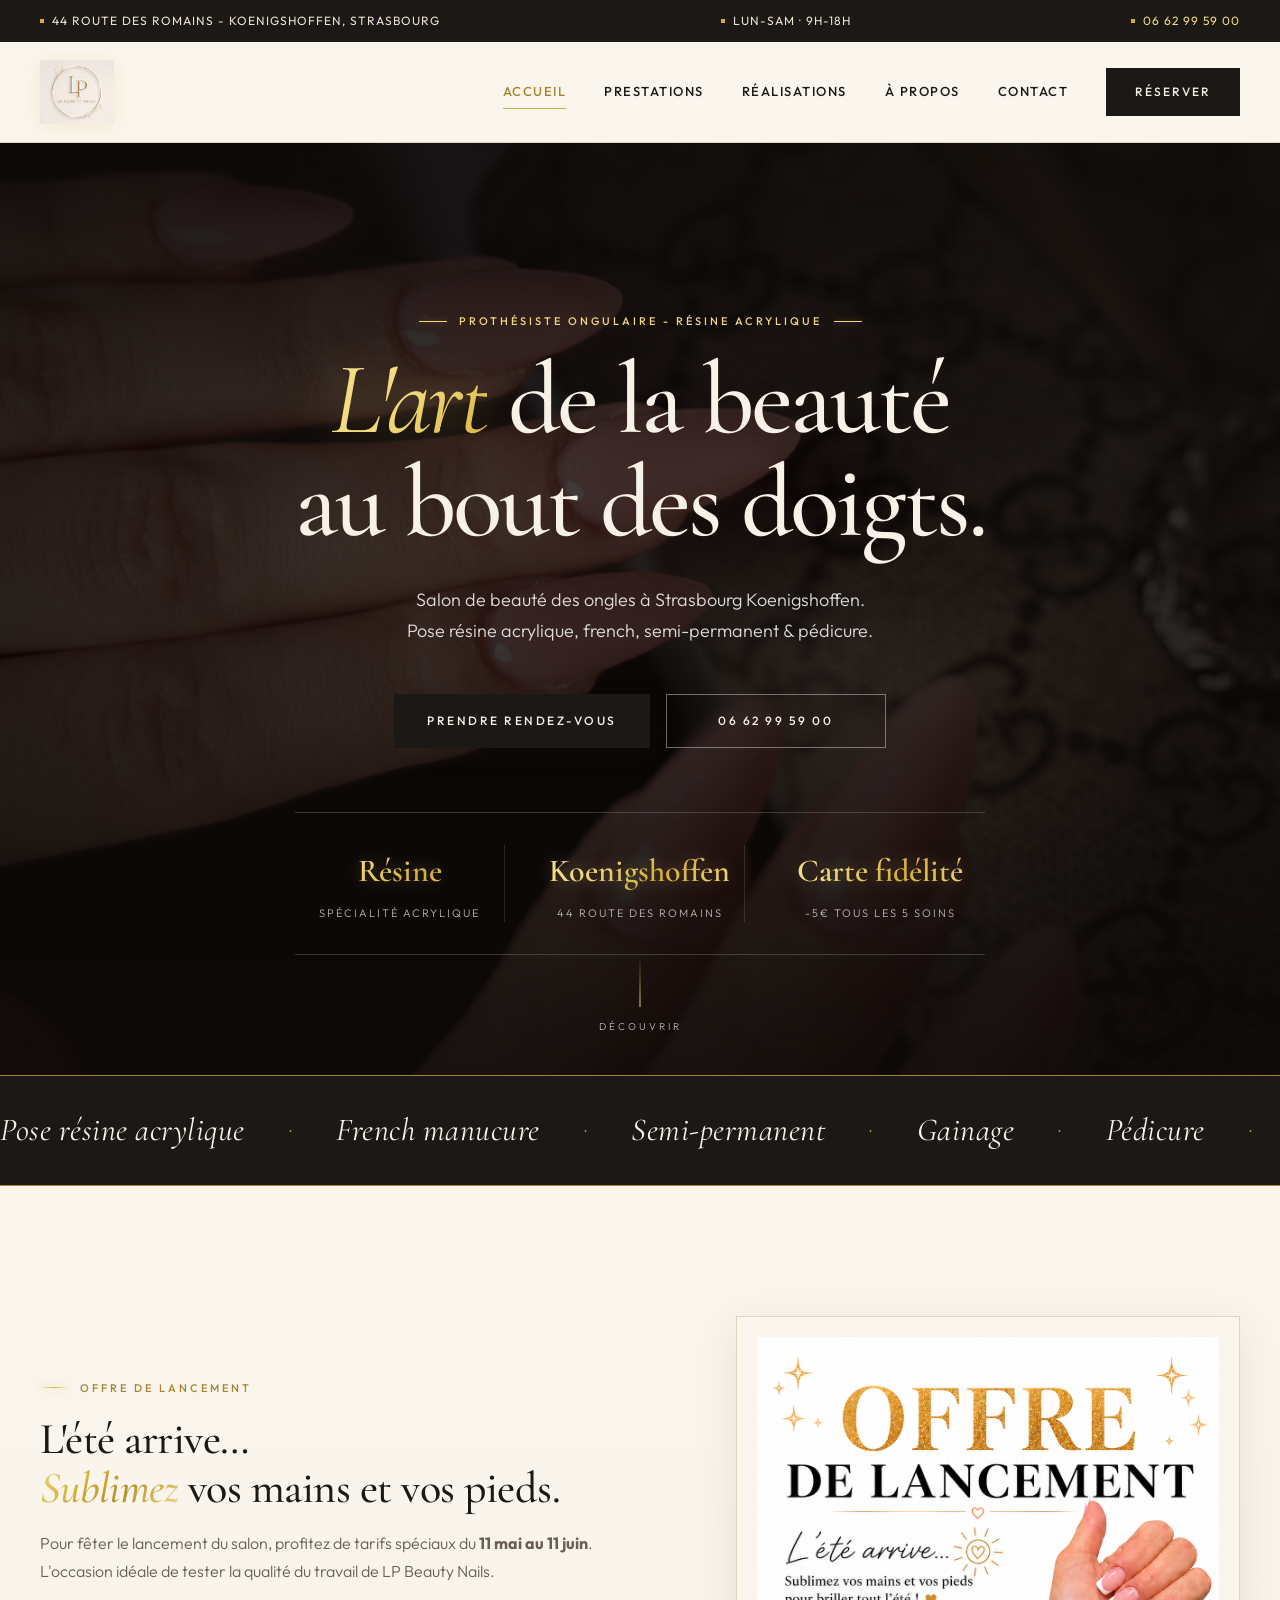
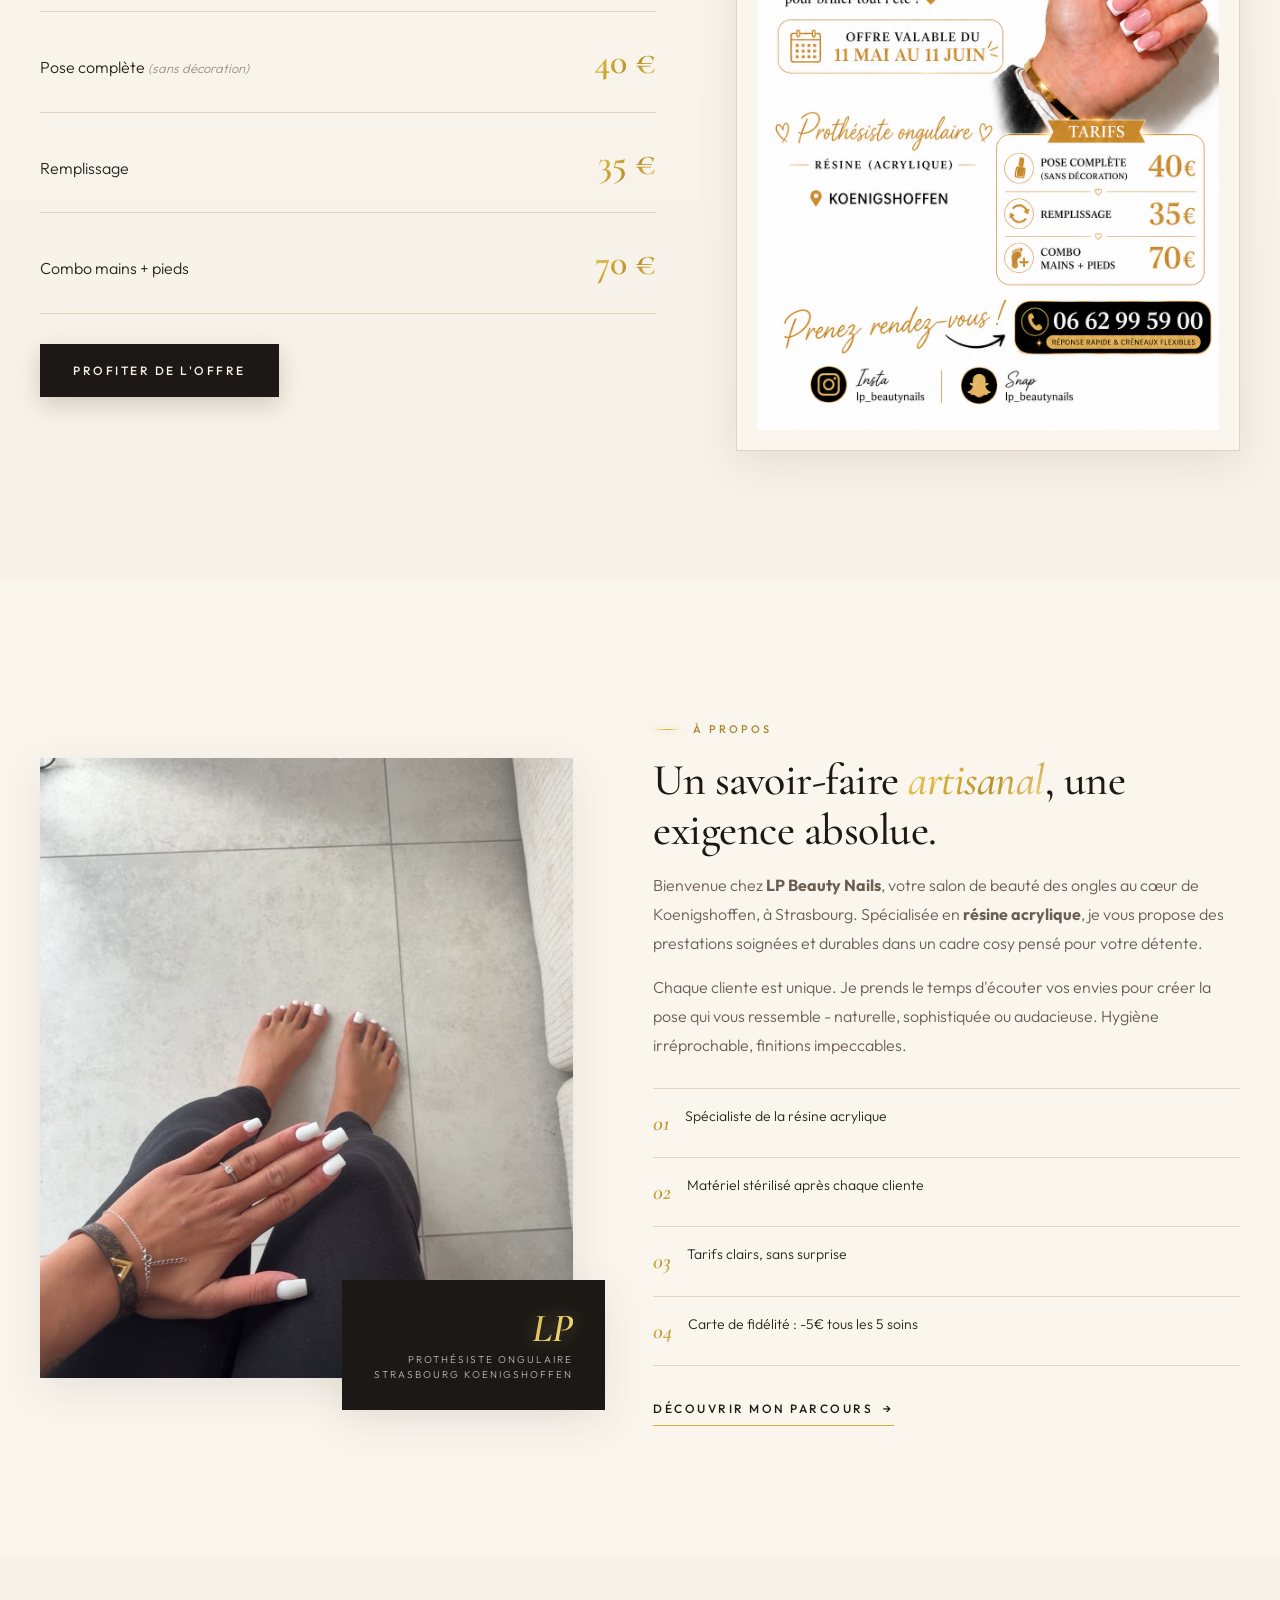
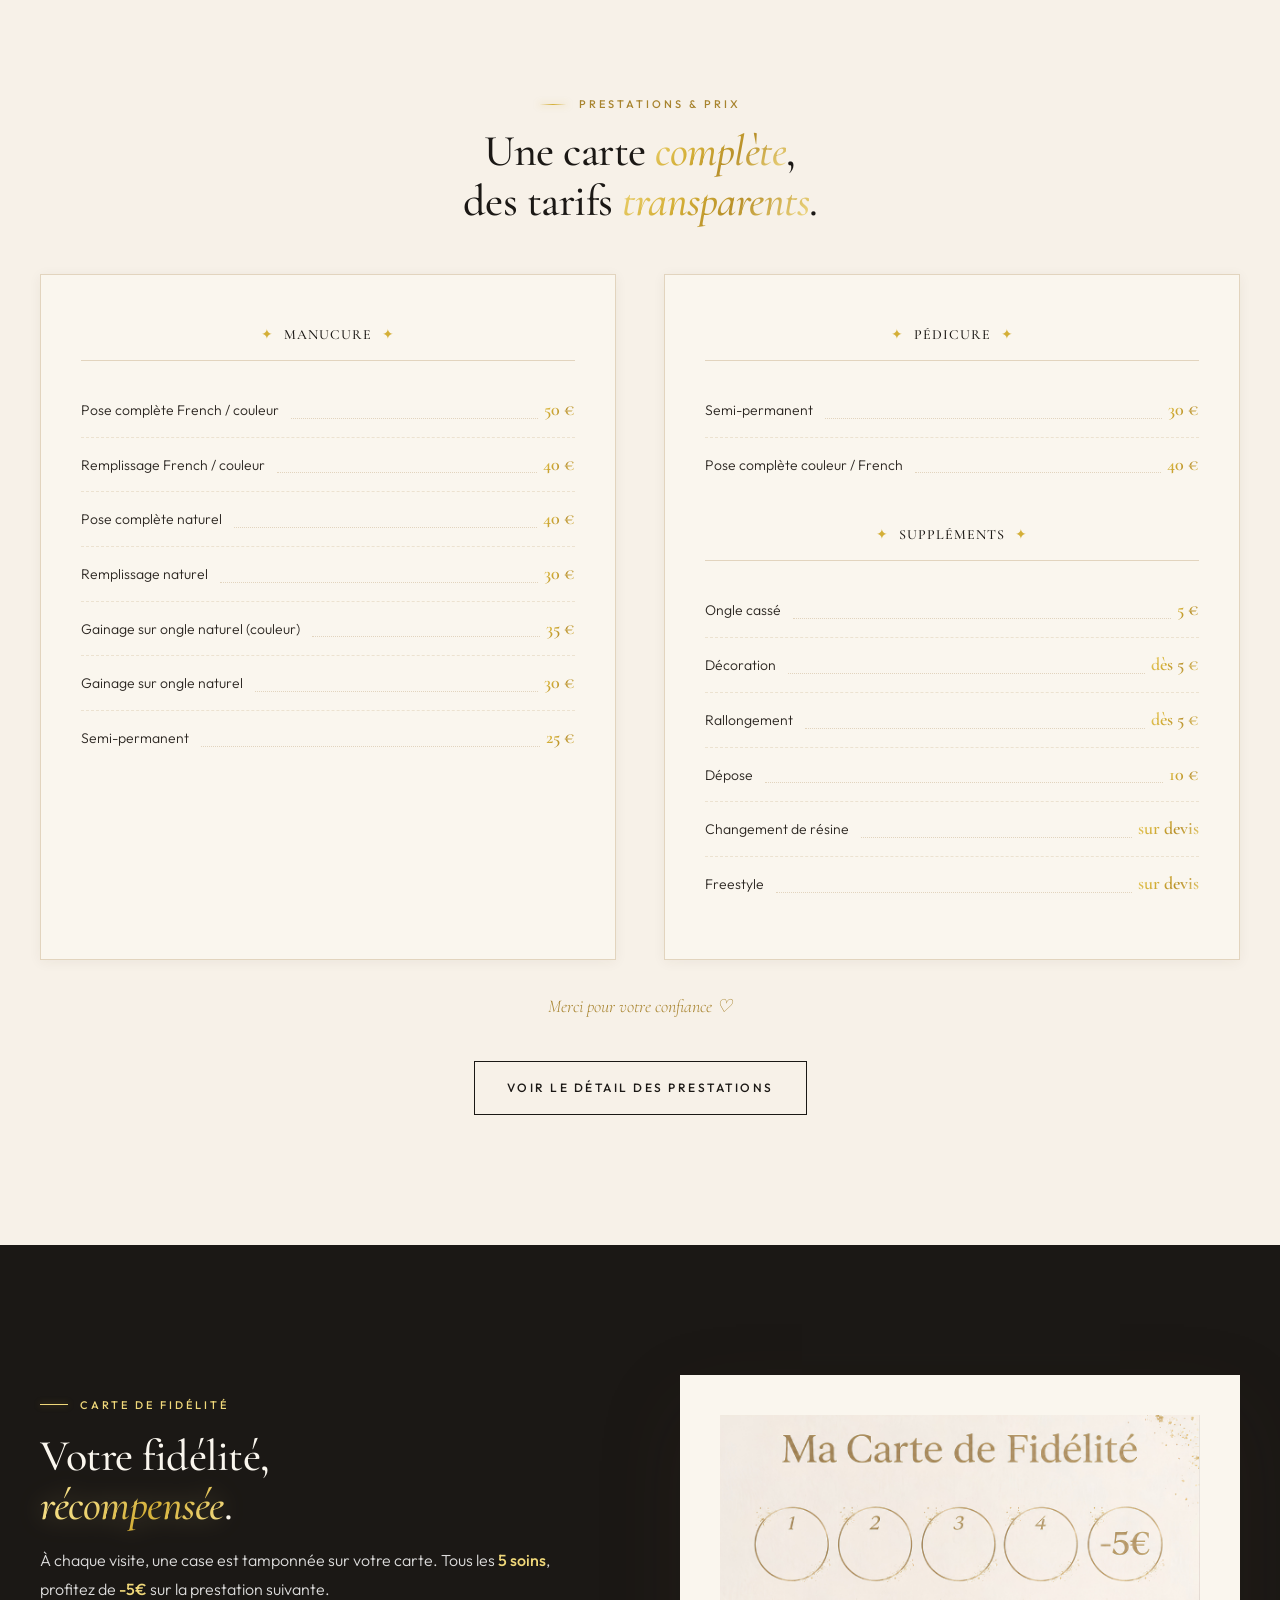
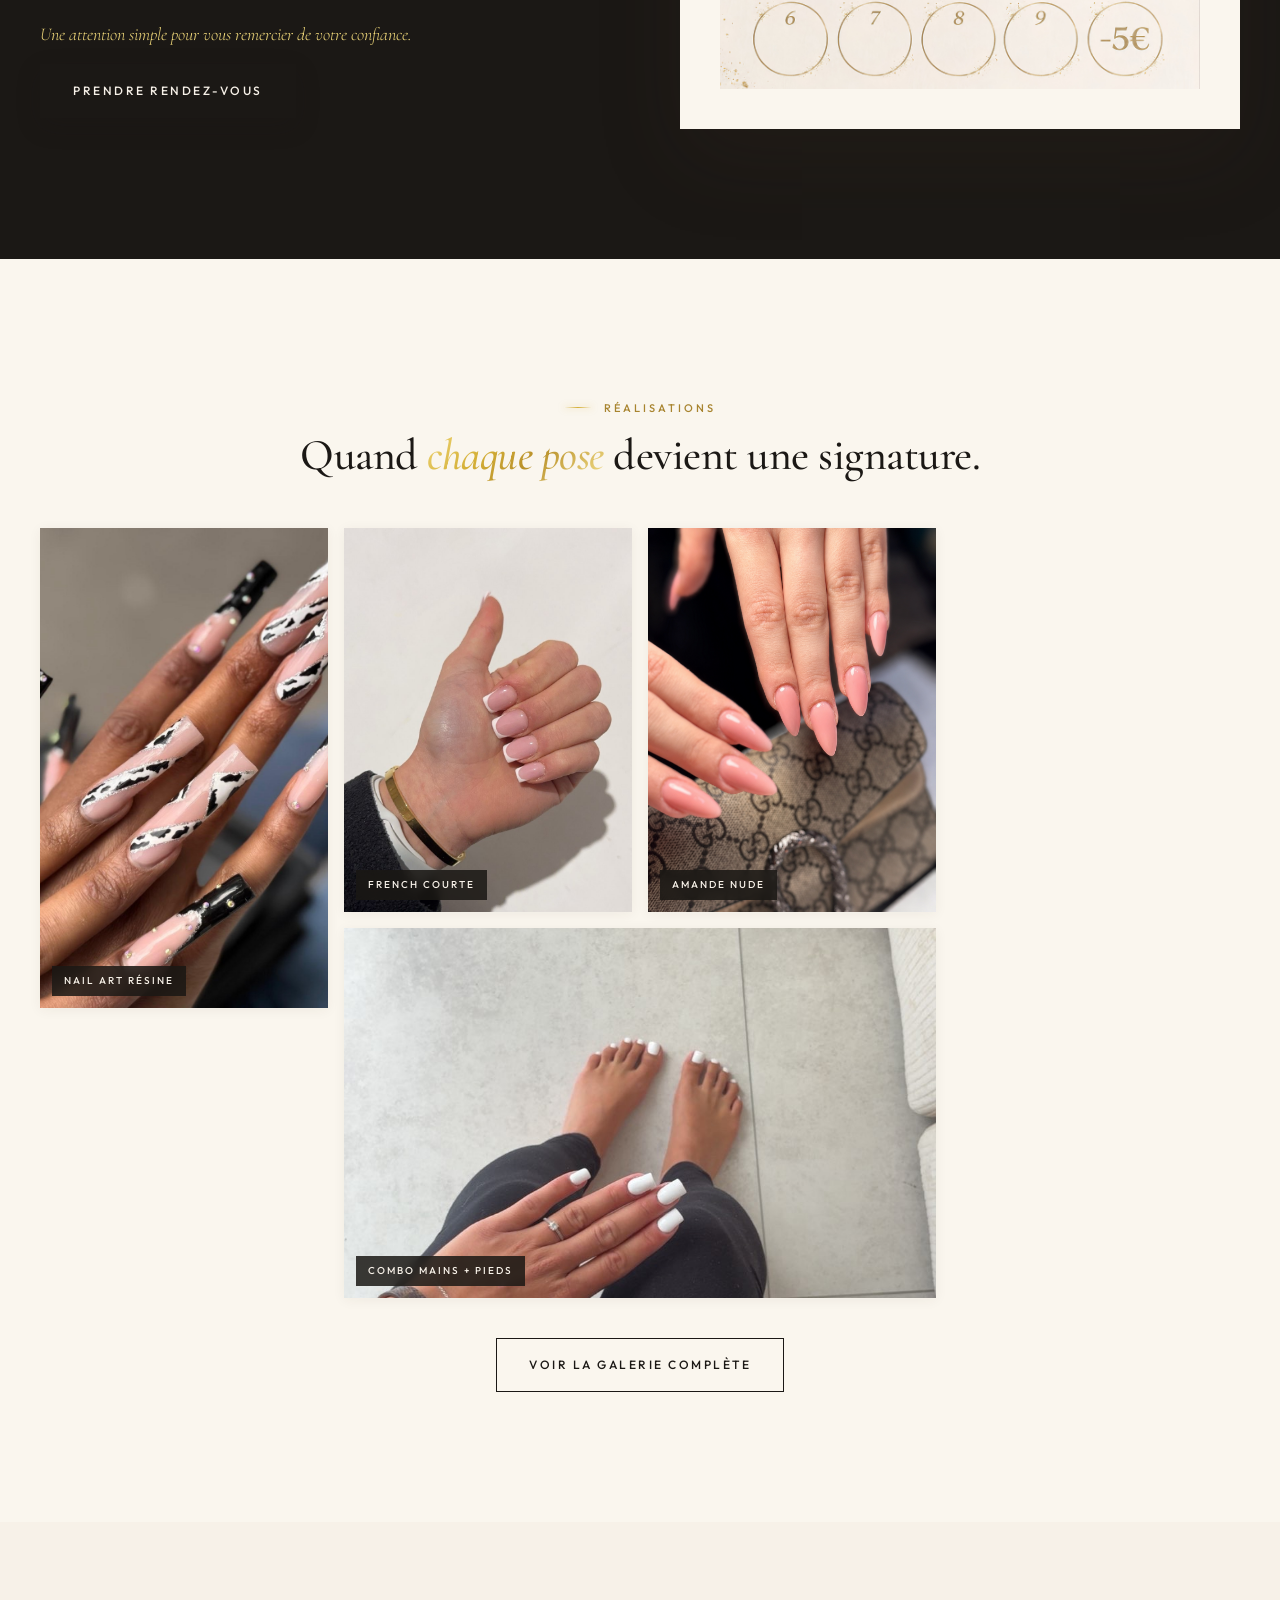
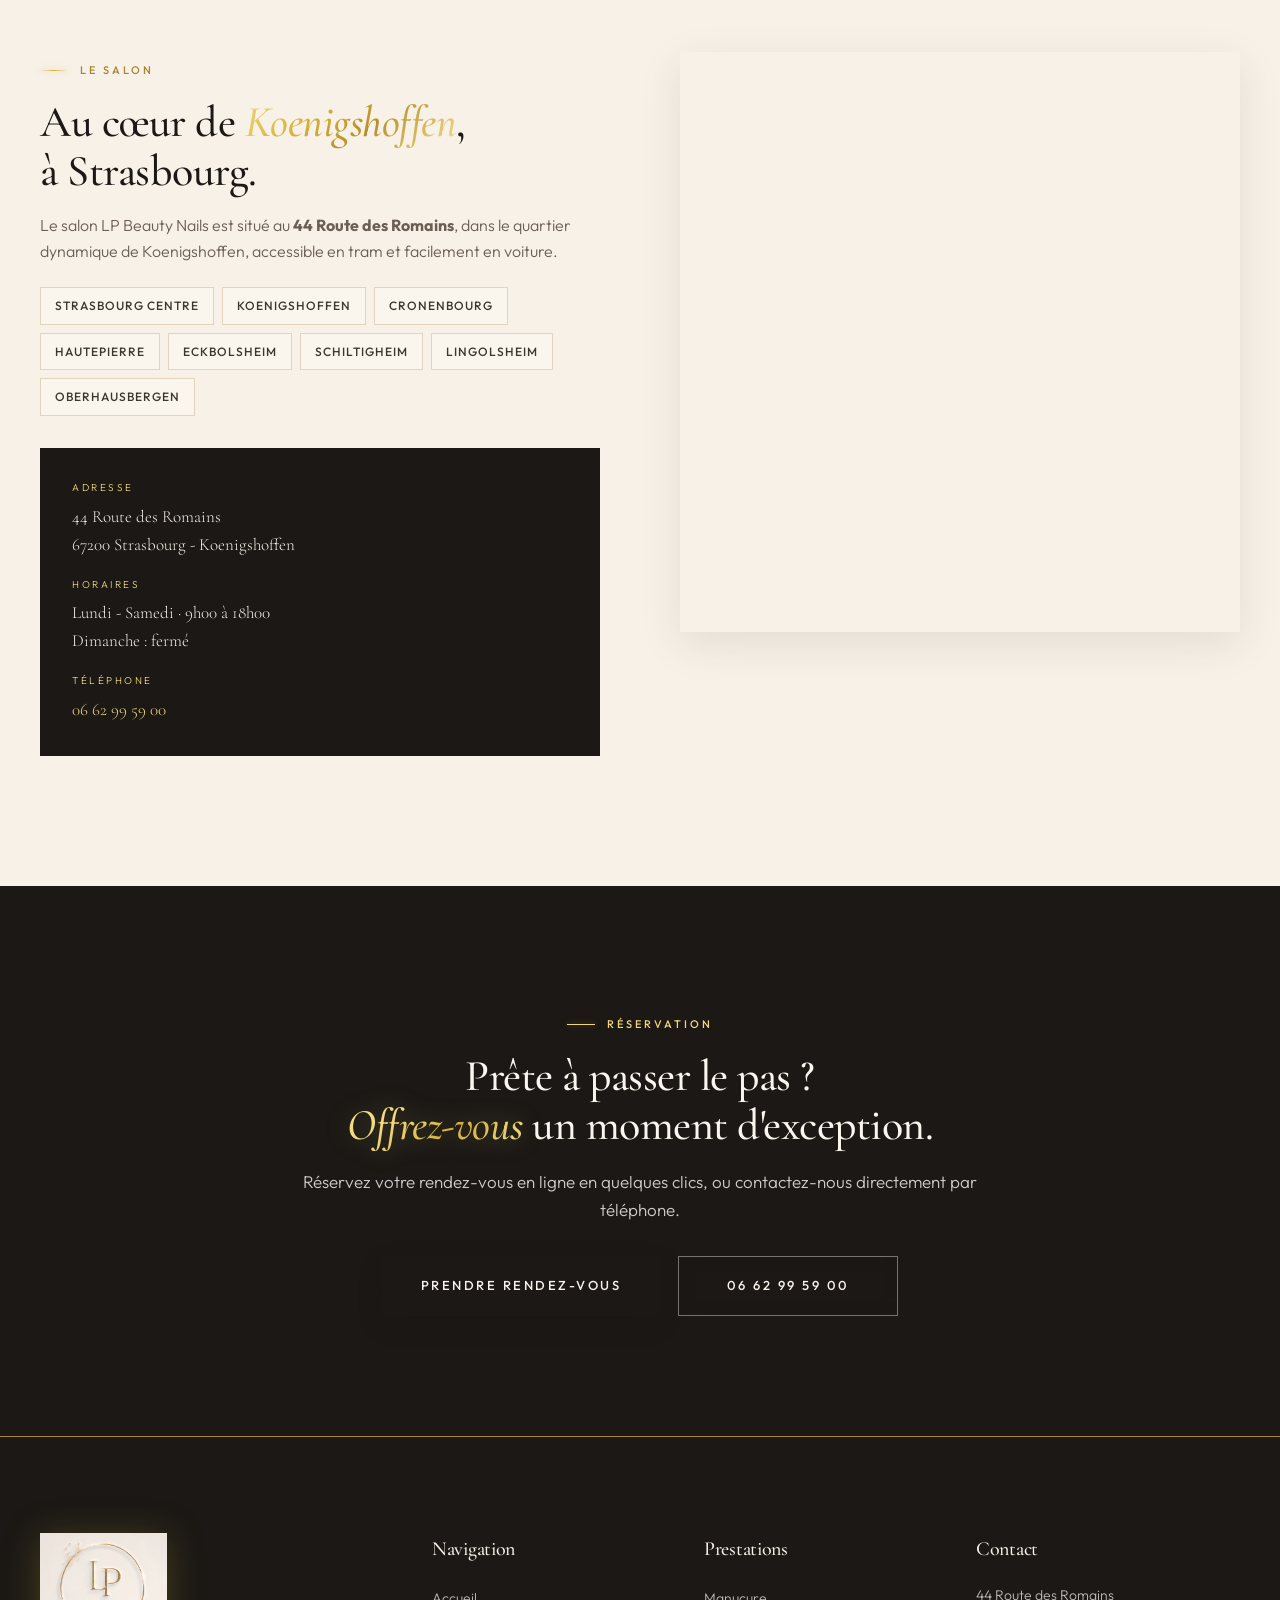
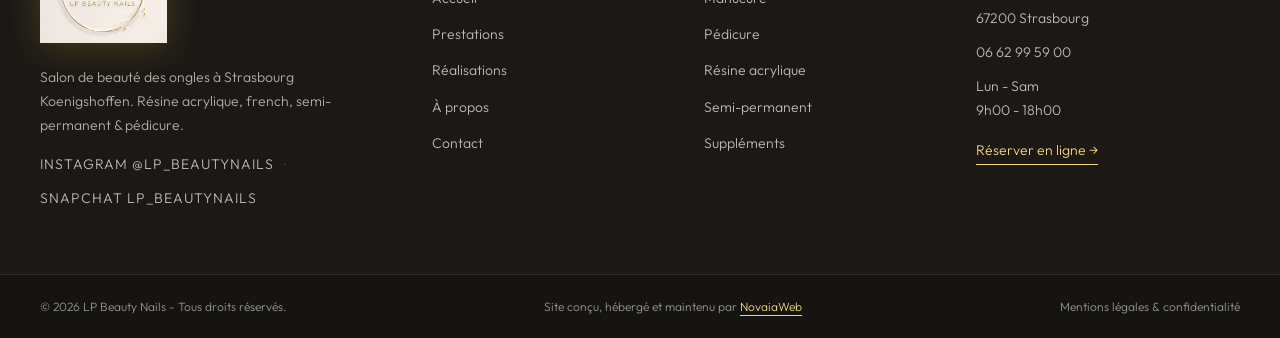
==== commit d7950bf0: "fix(seo): corrige le domaine canonique .com -> .fr pour debloquer l'indexation Google Le site est en" ====
--- a/index.html
+++ b/index.html
@@ -5,9 +5,9 @@
 <meta name="viewport" content="width=device-width, initial-scale=1.0" />
 <title>LP Beauty Nails - Prothésiste ongulaire à Strasbourg Koenigshoffen</title>
 <meta name="description" content="LP Beauty Nails, salon de beauté des ongles à Strasbourg Koenigshoffen. Pose résine acrylique, french, semi-permanent, pédicure. Réservation en ligne." />
-<link rel="canonical" href="https://lpbeautynails.com/" />
-<link rel="alternate" hreflang="fr" href="https://lpbeautynails.com/" />
-<link rel="alternate" hreflang="x-default" href="https://lpbeautynails.com/" />
+<link rel="canonical" href="https://lpbeautynails.fr/" />
+<link rel="alternate" hreflang="fr" href="https://lpbeautynails.fr/" />
+<link rel="alternate" hreflang="x-default" href="https://lpbeautynails.fr/" />
 <meta http-equiv="content-language" content="fr" />
 <meta name="theme-color" content="#1B1815" />
 <meta name="author" content="LP Beauty Nails" />
@@ -20,14 +20,14 @@
 <meta property="og:type" content="website" />
 <meta property="og:title" content="LP Beauty Nails - Prothésiste ongulaire à Strasbourg" />
 <meta property="og:description" content="Salon de beauté des ongles à Strasbourg Koenigshoffen. Résine acrylique, french, semi-permanent, pédicure. Réservation en ligne." />
-<meta property="og:url" content="https://lpbeautynails.com/" />
-<meta property="og:image" content="https://lpbeautynails.com/images/logo.png" />
+<meta property="og:url" content="https://lpbeautynails.fr/" />
+<meta property="og:image" content="https://lpbeautynails.fr/images/logo.png" />
 <meta property="og:locale" content="fr_FR" />
 <meta property="og:site_name" content="LP Beauty Nails" />
 <meta name="twitter:card" content="summary_large_image" />
 <meta name="twitter:title" content="LP Beauty Nails - Prothésiste ongulaire à Strasbourg" />
 <meta name="twitter:description" content="Salon de beauté des ongles à Strasbourg Koenigshoffen. Résine acrylique, french, semi-permanent, pédicure." />
-<meta name="twitter:image" content="https://lpbeautynails.com/images/logo.png" />
+<meta name="twitter:image" content="https://lpbeautynails.fr/images/logo.png" />
 
 <link rel="icon" type="image/png" href="images/logo.png" />
 <link rel="apple-touch-icon" href="images/logo.png" />
@@ -45,13 +45,13 @@
   "@graph": [
     {
       "@type": "BeautySalon",
-      "@id": "https://lpbeautynails.com/#salon",
+      "@id": "https://lpbeautynails.fr/#salon",
       "name": "LP Beauty Nails",
       "alternateName": "LP Beauty Nails Strasbourg",
       "description": "Salon de beauté des ongles à Strasbourg Koenigshoffen, spécialisé en pose résine acrylique, french manucure, semi-permanent et pédicure.",
-      "image": "https://lpbeautynails.com/images/logo.png",
-      "logo": "https://lpbeautynails.com/images/logo.png",
-      "url": "https://lpbeautynails.com/",
+      "image": "https://lpbeautynails.fr/images/logo.png",
+      "logo": "https://lpbeautynails.fr/images/logo.png",
+      "url": "https://lpbeautynails.fr/",
       "telephone": "+33662995900",
       "priceRange": "€€",
       "currenciesAccepted": "EUR",
@@ -106,21 +106,22 @@
         "priceCurrency": "EUR"
       },
       "sameAs": [
-        "https://www.instagram.com/lp_beautynails/"
+        "https://www.instagram.com/lp_beautynails/",
+        "https://www.snapchat.com/add/lp_beautynails"
       ]
     },
     {
       "@type": "WebSite",
-      "@id": "https://lpbeautynails.com/#website",
+      "@id": "https://lpbeautynails.fr/#website",
       "name": "LP Beauty Nails",
-      "url": "https://lpbeautynails.com/",
+      "url": "https://lpbeautynails.fr/",
       "inLanguage": "fr-FR",
-      "publisher": { "@id": "https://lpbeautynails.com/#salon" }
+      "publisher": { "@id": "https://lpbeautynails.fr/#salon" }
     },
     {
       "@type": "BreadcrumbList",
       "itemListElement": [
-        { "@type": "ListItem", "position": 1, "name": "Accueil", "item": "https://lpbeautynails.com/" }
+        { "@type": "ListItem", "position": 1, "name": "Accueil", "item": "https://lpbeautynails.fr/" }
       ]
     }
   ]
@@ -424,7 +425,7 @@
       <div class="socials">
         <a href="https://www.instagram.com/lp_beautynails/" target="_blank" rel="noopener">Instagram @lp_beautynails</a>
         <span>·</span>
-        <a href="#" target="_blank" rel="noopener">Snapchat lp_beautynails</a>
+        <a href="https://www.snapchat.com/add/lp_beautynails" target="_blank" rel="noopener">Snapchat lp_beautynails</a>
       </div>
     </div>
     <div class="footer-col">
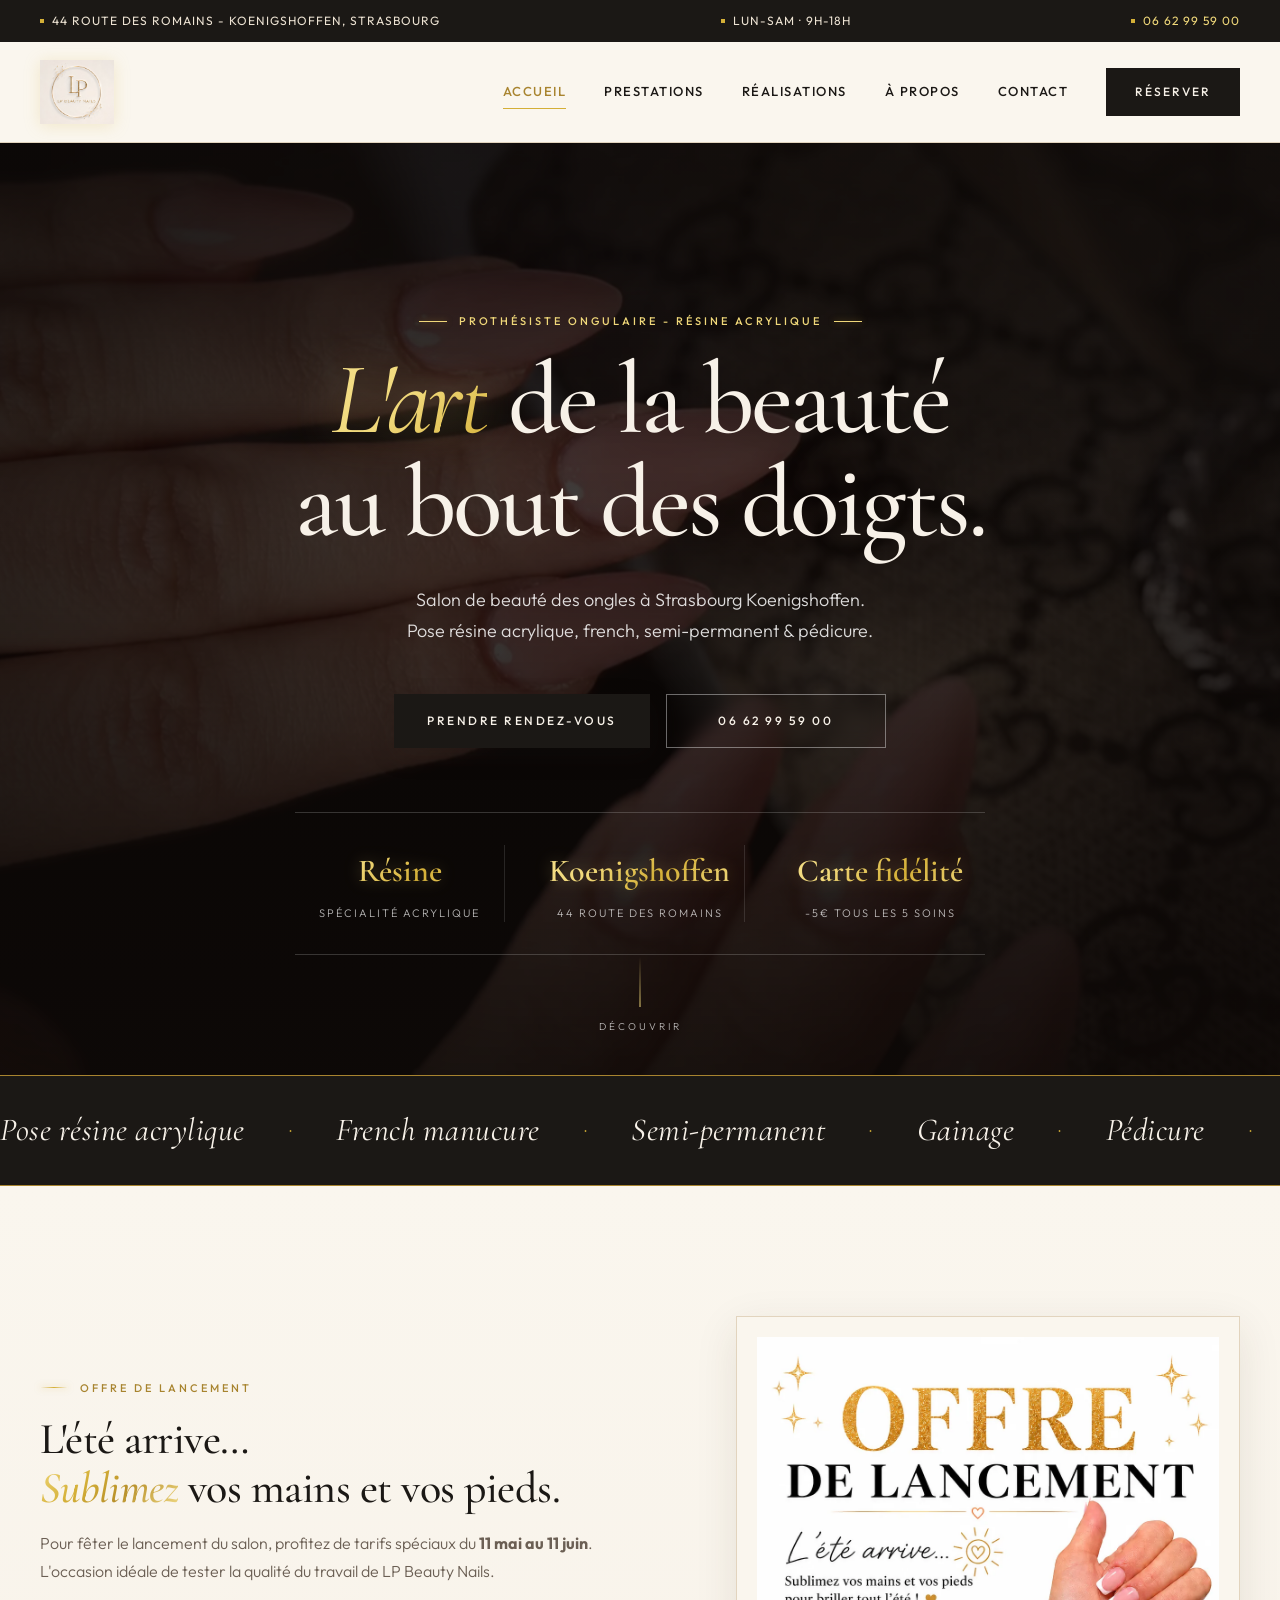
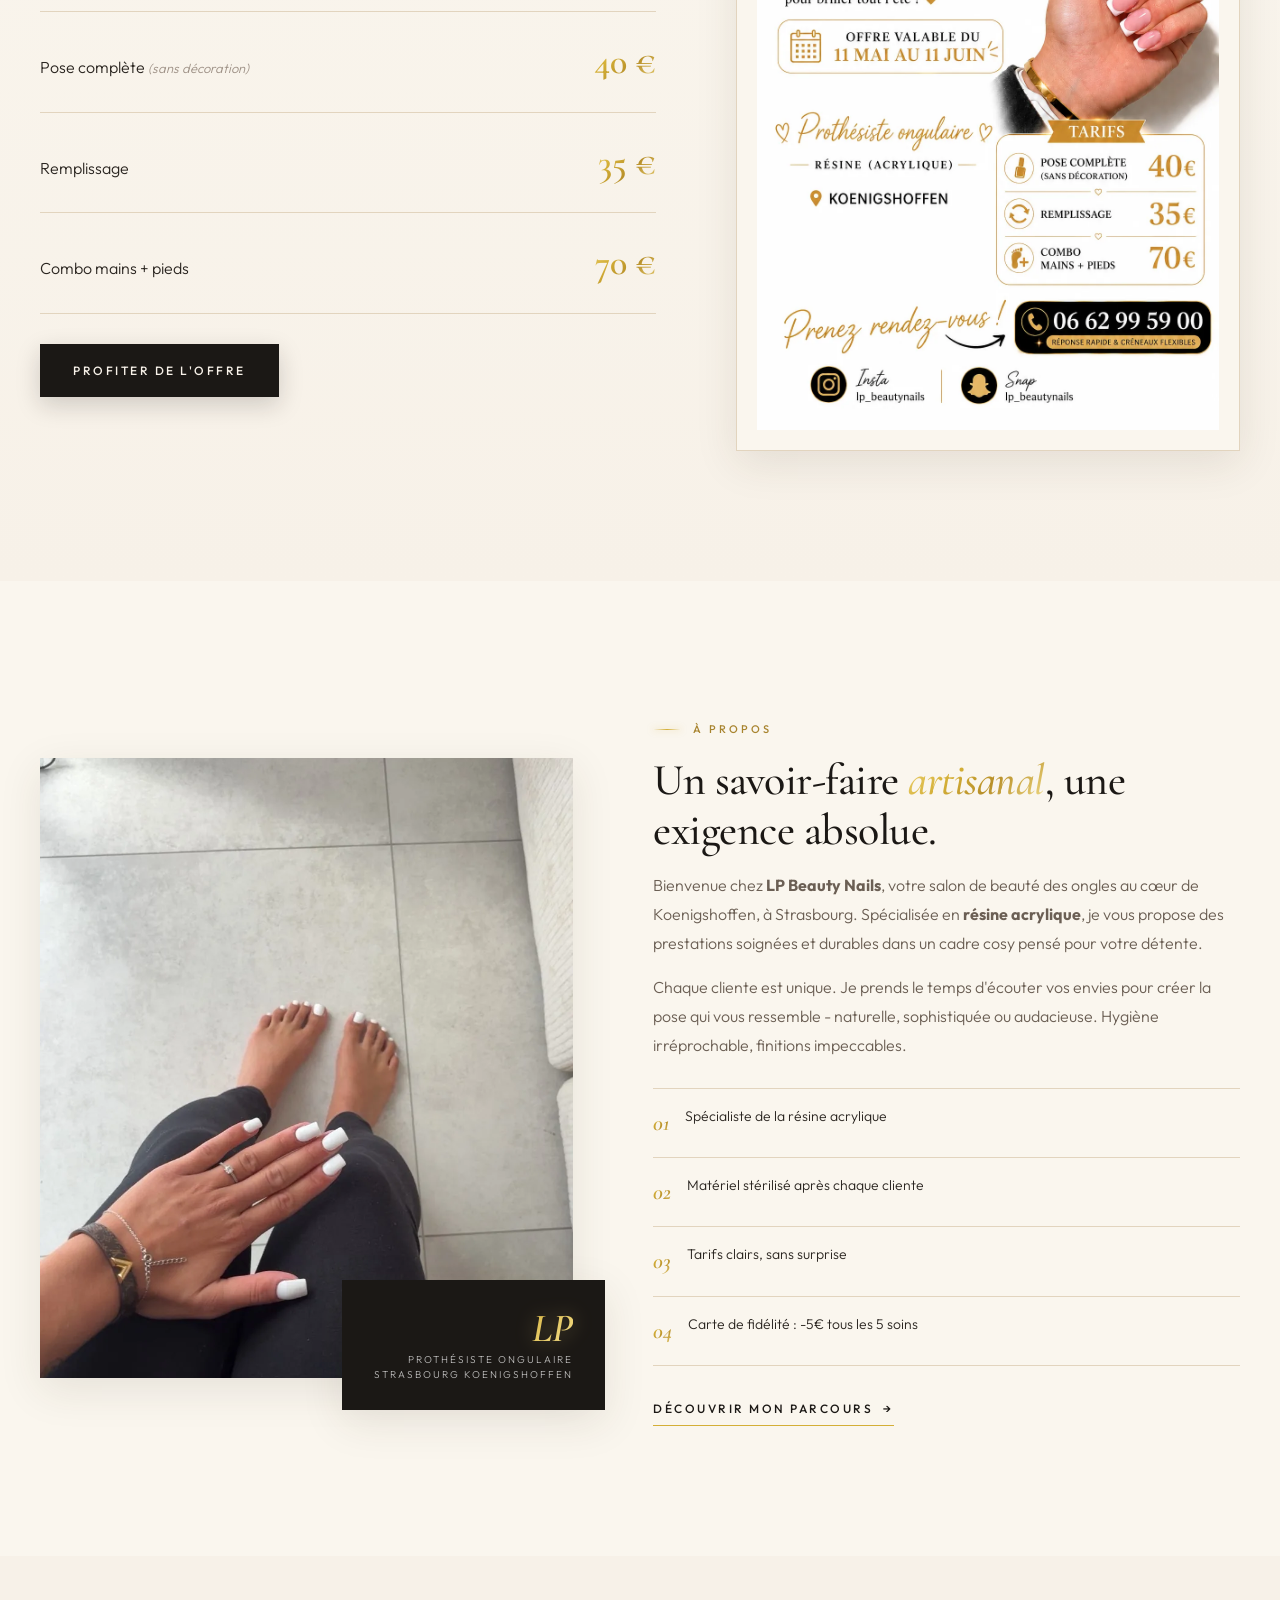
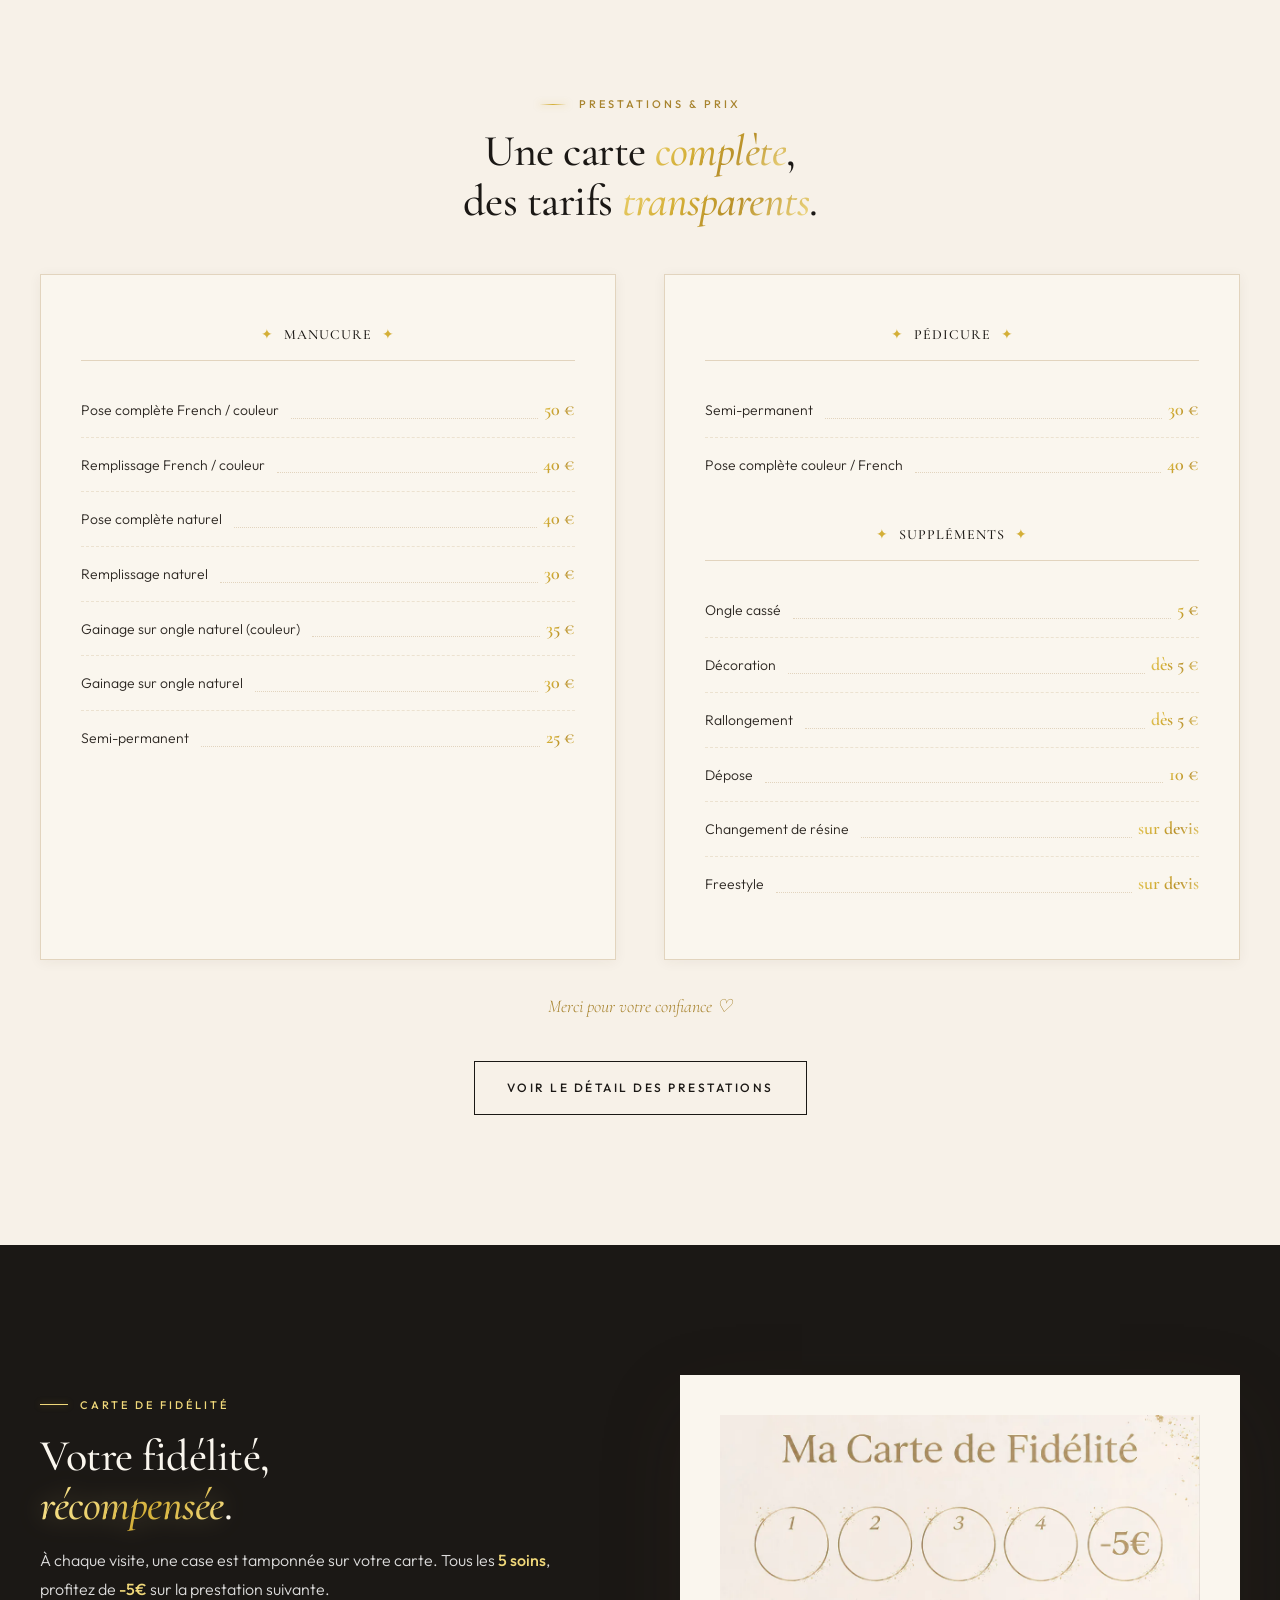
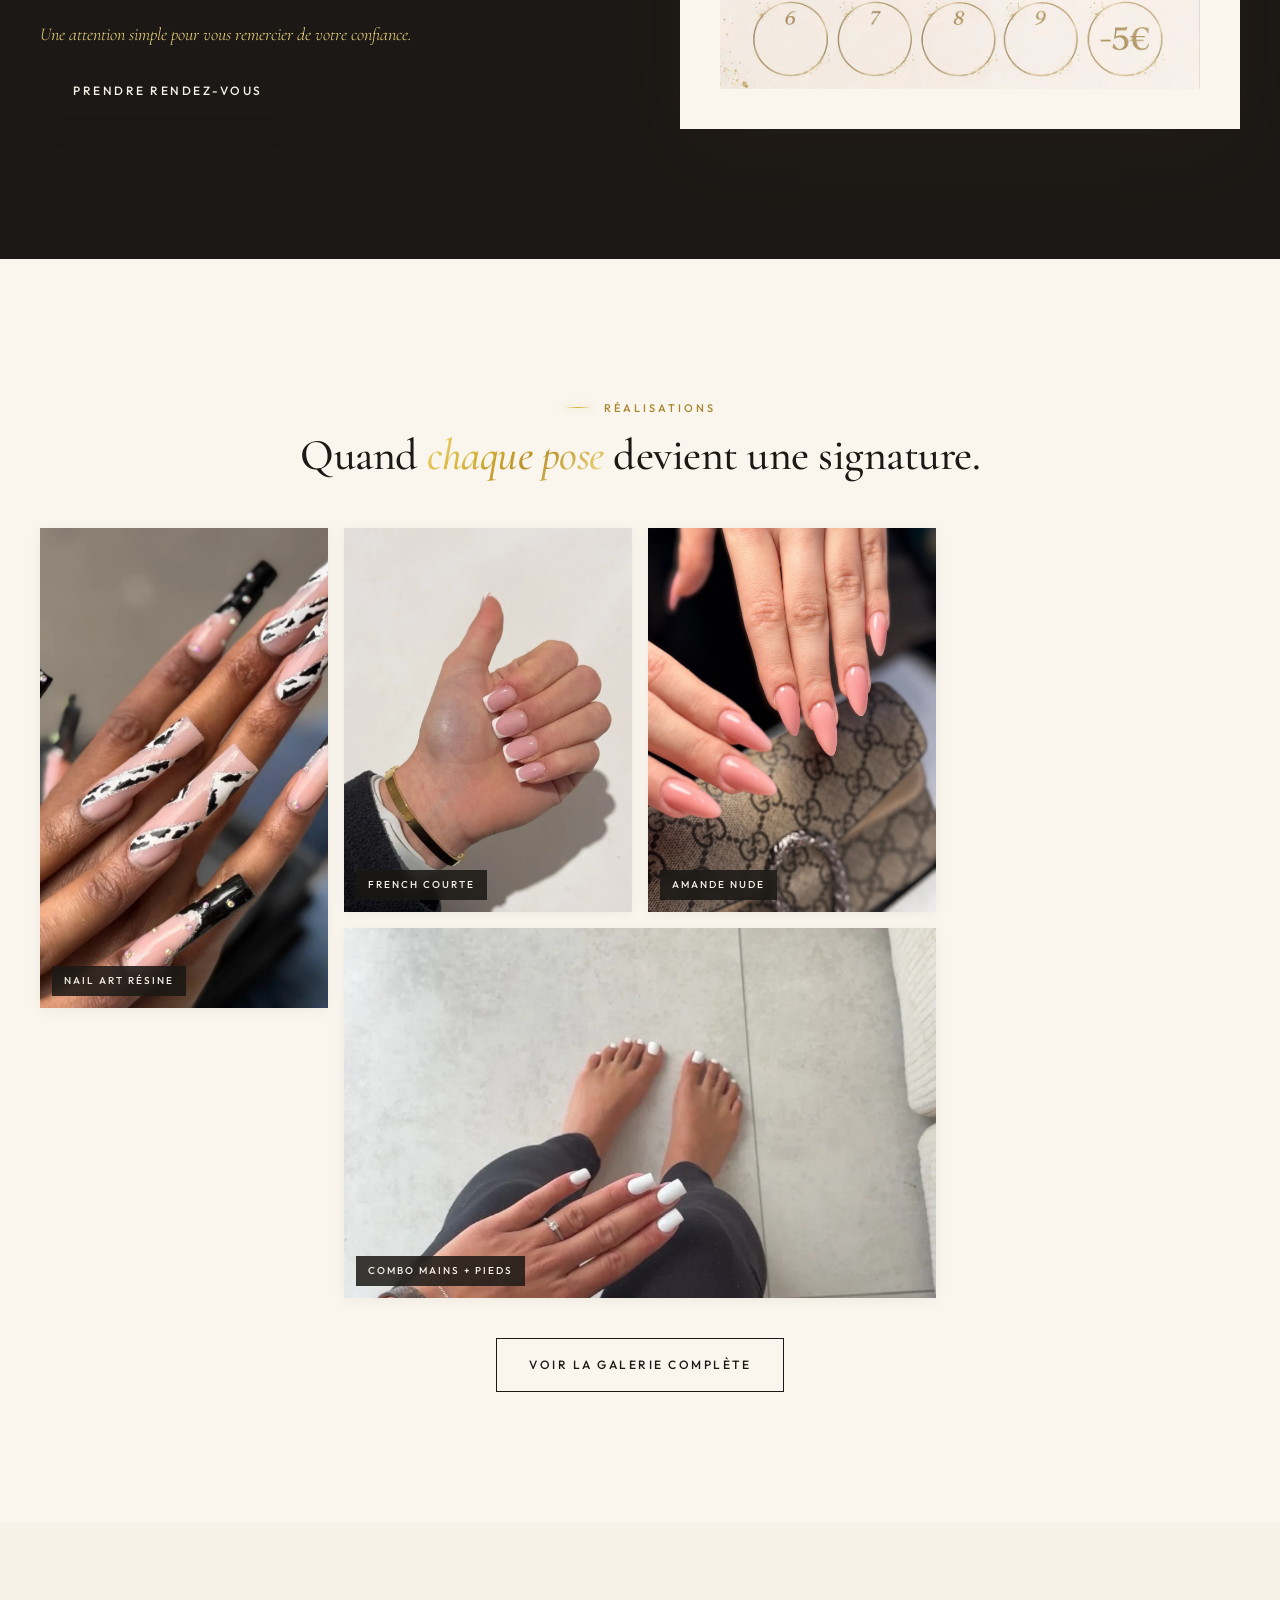
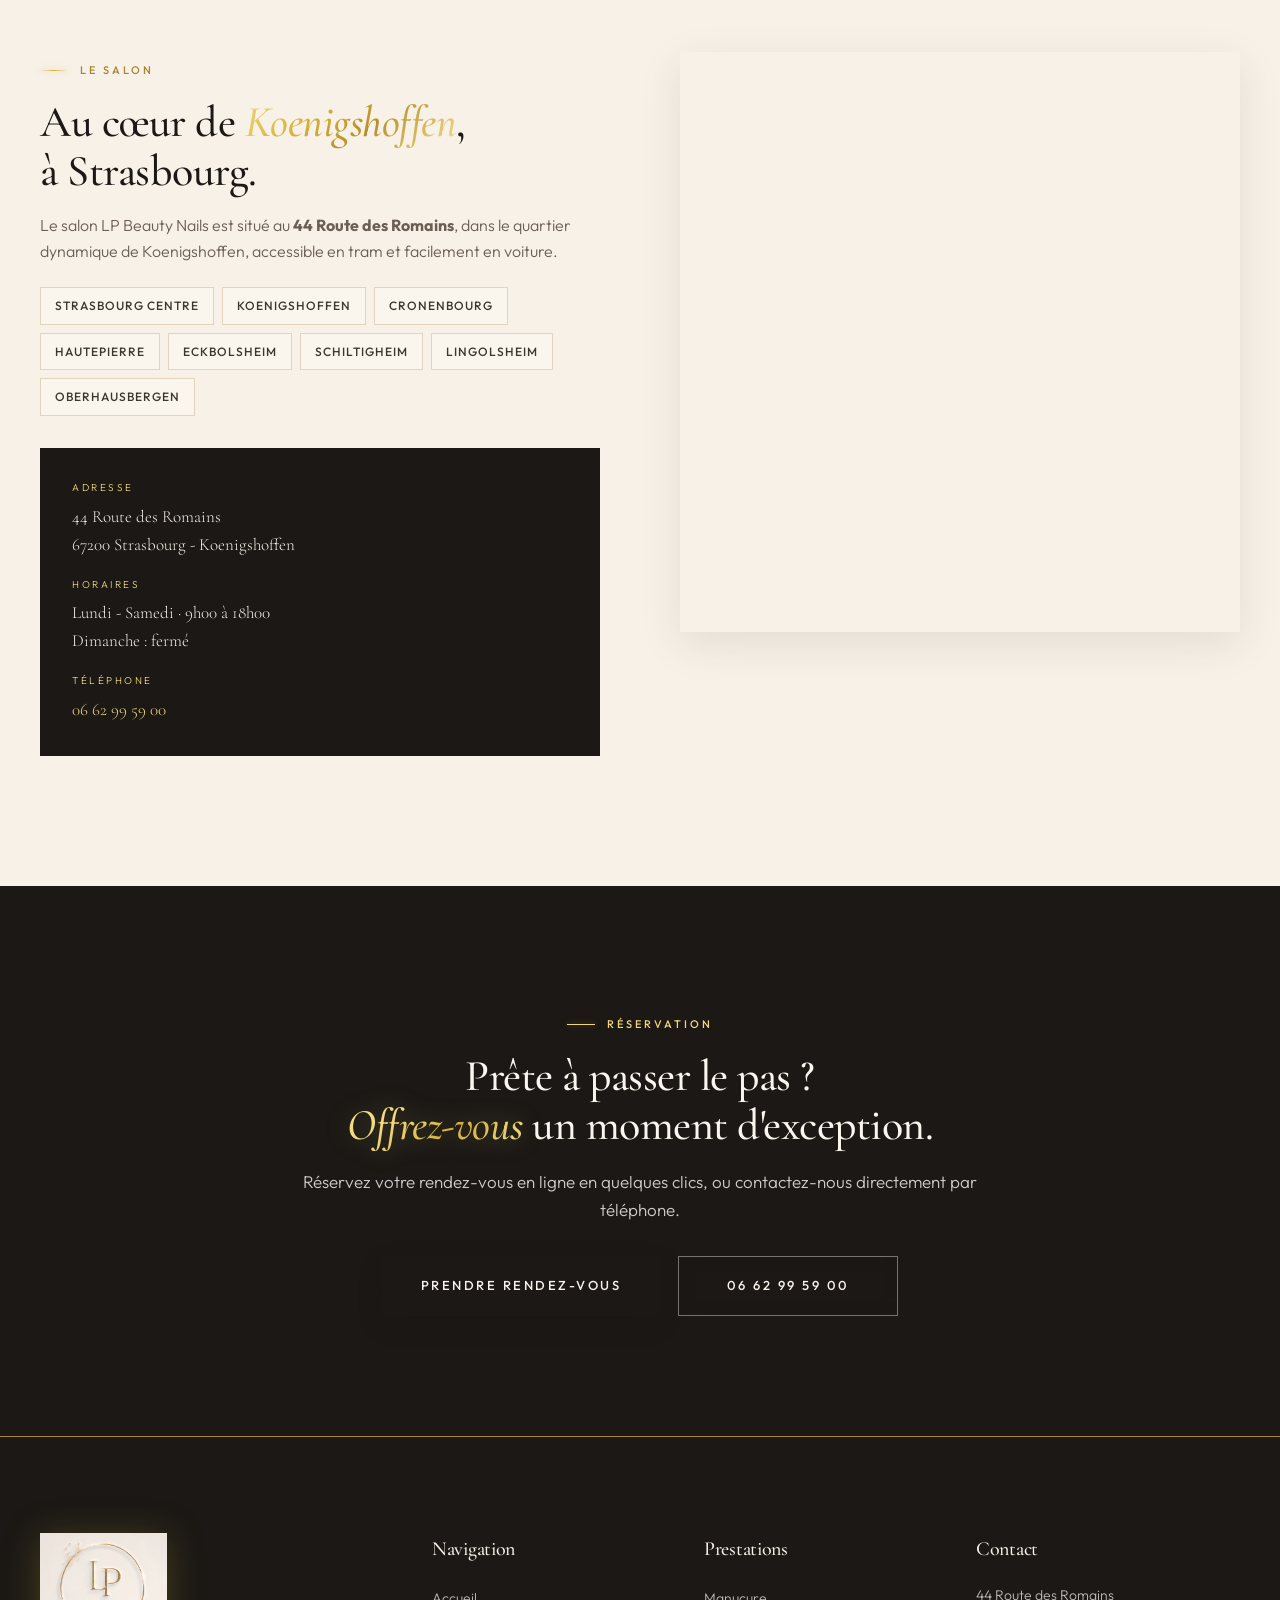
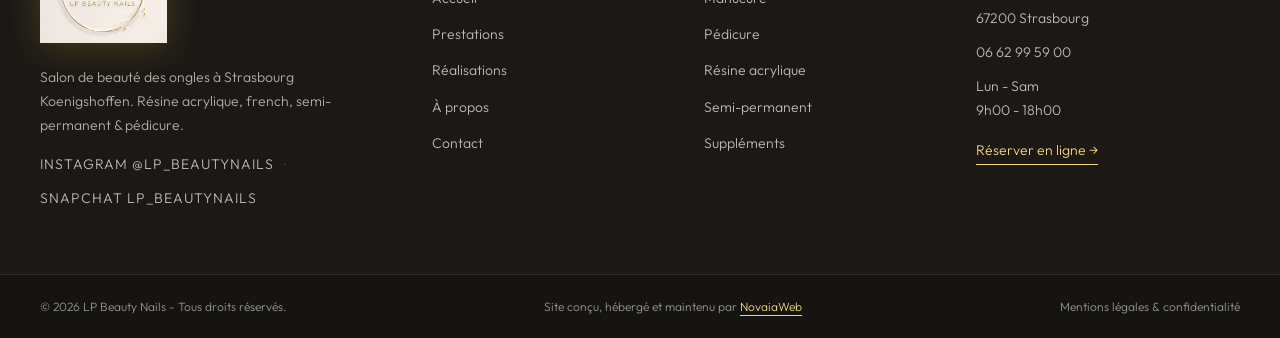
==== commit dde0e13e: "Optimisation SEO technique du site - Liens internes consolidés vers l'URL canonique (accueil vers /)" ====
--- a/index.html
+++ b/index.html
@@ -36,6 +36,8 @@
 <link rel="preconnect" href="https://fonts.gstatic.com" crossorigin />
 <link href="https://fonts.googleapis.com/css2?family=Cormorant+Garamond:ital,wght@0,400;0,500;0,600;0,700;1,400;1,500&family=Outfit:wght@300;400;500;600&display=swap" rel="stylesheet" />
 
+<link rel="preload" as="image" href="images/fond-arriere.webp" type="image/webp" fetchpriority="high" />
+
 <link rel="stylesheet" href="css/style-mobile.css" />
 <link rel="stylesheet" href="css/style-desktop.css" media="(min-width: 1024px)" />
 
@@ -49,9 +51,14 @@
       "name": "LP Beauty Nails",
       "alternateName": "LP Beauty Nails Strasbourg",
       "description": "Salon de beauté des ongles à Strasbourg Koenigshoffen, spécialisé en pose résine acrylique, french manucure, semi-permanent et pédicure.",
-      "image": "https://lpbeautynails.fr/images/logo.png",
-      "logo": "https://lpbeautynails.fr/images/logo.png",
+      "image": [
+        "https://lpbeautynails.fr/images/img1.jpg",
+        "https://lpbeautynails.fr/images/img2.jpeg",
+        "https://lpbeautynails.fr/images/img4.jpeg"
+      ],
+      "logo": { "@type": "ImageObject", "url": "https://lpbeautynails.fr/images/logo.png", "width": 435, "height": 378 },
       "url": "https://lpbeautynails.fr/",
+      "hasMap": "https://www.google.com/maps?q=44+Route+des+Romains+67200+Strasbourg",
       "telephone": "+33662995900",
       "priceRange": "€€",
       "currenciesAccepted": "EUR",
@@ -144,11 +151,11 @@
 <!-- Navigation -->
 <header class="nav" id="nav">
   <div class="nav-inner">
-    <a href="index.html" class="nav-logo" aria-label="LP Beauty Nails - accueil">
-      <img src="images/logo.png" alt="LP Beauty Nails - Prothésiste ongulaire à Strasbourg" width="180" height="180" loading="eager" fetchpriority="high" />
+    <a href="/" class="nav-logo" aria-label="LP Beauty Nails - accueil">
+      <img src="images/logo.png" alt="LP Beauty Nails - Prothésiste ongulaire à Strasbourg" width="435" height="378" loading="eager" fetchpriority="high" />
     </a>
     <nav class="nav-links" id="navLinks" aria-label="Navigation principale">
-      <a href="index.html" class="nav-link active">Accueil</a>
+      <a href="/" class="nav-link active">Accueil</a>
       <a href="services.html" class="nav-link">Prestations</a>
       <a href="realisations.html" class="nav-link">Réalisations</a>
       <a href="a-propos.html" class="nav-link">À propos</a>
@@ -166,7 +173,7 @@
 <!-- HERO -->
 <section class="hero">
   <div class="hero-bg" aria-hidden="true">
-    <div class="hero-bg-img" style="background-image:url('images/fond-arriere.png')"></div>
+    <div class="hero-bg-img" style="background-image:url('images/fond-arriere.webp')"></div>
     <div class="hero-vignette"></div>
   </div>
   <div class="hero-content">
@@ -230,7 +237,7 @@
       <a href="https://www.cal.eu/lpbeautynails" target="_blank" rel="noopener" class="btn btn-primary">Profiter de l'offre</a>
     </div>
     <div class="offer-media reveal">
-      <img src="images/offre-lancement.png" alt="Offre de lancement LP Beauty Nails - pose complète 40€, remplissage 35€, combo mains + pieds 70€" loading="lazy" />
+      <picture><source srcset="images/offre-lancement.webp" type="image/webp" /><img src="images/offre-lancement.png" alt="Offre de lancement LP Beauty Nails - pose complète 40€, remplissage 35€, combo mains + pieds 70€" width="1024" height="1536" loading="lazy" /></picture>
     </div>
   </div>
 </section>
@@ -239,7 +246,7 @@
 <section class="section about" id="about">
   <div class="container about-grid">
     <div class="about-media reveal">
-      <div class="about-img" style="background-image:url('images/img4.jpeg')"></div>
+      <div class="about-img" style="background-image:url('images/img4.webp')"></div>
       <div class="about-badge">
         <span class="badge-num">LP</span>
         <span class="badge-txt">Prothésiste ongulaire<br />Strasbourg Koenigshoffen</span>
@@ -321,7 +328,7 @@
       <a href="https://www.cal.eu/lpbeautynails" target="_blank" rel="noopener" class="btn btn-primary">Prendre rendez-vous</a>
     </div>
     <div class="loyalty-media reveal">
-      <img src="images/carte-fidelite.png" alt="Carte de fidélité LP Beauty Nails - -5€ tous les 5 soins" loading="lazy" />
+      <picture><source srcset="images/carte-fidelite.webp" type="image/webp" /><img src="images/carte-fidelite.png" alt="Carte de fidélité LP Beauty Nails - -5€ tous les 5 soins" width="1050" height="600" loading="lazy" /></picture>
     </div>
   </div>
 </section>
@@ -336,19 +343,19 @@
 
     <div class="gallery-grid">
       <a href="realisations.html" class="gallery-item gallery-item-tall reveal">
-        <img src="images/img1.jpg" alt="Pose résine acrylique longue, nail art noir blanc argenté - LP Beauty Nails Strasbourg" loading="lazy" />
+        <picture><source srcset="images/img1.webp" type="image/webp" /><img src="images/img1.jpg" alt="Pose résine acrylique longue, nail art noir blanc argenté - LP Beauty Nails Strasbourg" width="1560" height="1170" loading="lazy" /></picture>
         <span class="gallery-tag">Nail art résine</span>
       </a>
       <a href="realisations.html" class="gallery-item reveal">
-        <img src="images/img2.jpeg" alt="French manucure carrée courte blanche - LP Beauty Nails" loading="lazy" />
+        <picture><source srcset="images/img2.webp" type="image/webp" /><img src="images/img2.jpeg" alt="French manucure carrée courte blanche - LP Beauty Nails" width="878" height="1560" loading="lazy" /></picture>
         <span class="gallery-tag">French courte</span>
       </a>
       <a href="realisations.html" class="gallery-item reveal">
-        <img src="images/img6.png" alt="Pose résine amande nude rose - LP Beauty Nails Koenigshoffen" loading="lazy" />
+        <picture><source srcset="images/img6.webp" type="image/webp" /><img src="images/img6.png" alt="Pose résine amande nude rose - LP Beauty Nails Koenigshoffen" width="1086" height="1448" loading="lazy" /></picture>
         <span class="gallery-tag">Amande nude</span>
       </a>
       <a href="realisations.html" class="gallery-item gallery-item-wide reveal">
-        <img src="images/img4.jpeg" alt="Combo mains et pieds blanc nacré - LP Beauty Nails Strasbourg" loading="lazy" />
+        <picture><source srcset="images/img4.webp" type="image/webp" /><img src="images/img4.jpeg" alt="Combo mains et pieds blanc nacré - LP Beauty Nails Strasbourg" width="878" height="1560" loading="lazy" /></picture>
         <span class="gallery-tag">Combo mains + pieds</span>
       </a>
     </div>
@@ -418,8 +425,8 @@
 <footer class="footer">
   <div class="container footer-grid">
     <div class="footer-col footer-brand">
-      <a href="index.html" class="nav-logo">
-        <img src="images/logo.png" alt="LP Beauty Nails - Salon de beauté des ongles Strasbourg" width="180" height="180" loading="lazy" />
+      <a href="/" class="nav-logo">
+        <img src="images/logo.png" alt="LP Beauty Nails - Salon de beauté des ongles Strasbourg" width="435" height="378" loading="lazy" />
       </a>
       <p>Salon de beauté des ongles à Strasbourg Koenigshoffen. Résine acrylique, french, semi-permanent &amp; pédicure.</p>
       <div class="socials">
@@ -431,7 +438,7 @@
     <div class="footer-col">
       <h4>Navigation</h4>
       <ul>
-        <li><a href="index.html">Accueil</a></li>
+        <li><a href="/">Accueil</a></li>
         <li><a href="services.html">Prestations</a></li>
         <li><a href="realisations.html">Réalisations</a></li>
         <li><a href="a-propos.html">À propos</a></li>
--- a/css/style-mobile.css
+++ b/css/style-mobile.css
@@ -1202,3 +1202,42 @@
   .footer-grid{ grid-template-columns: 1.4fr 1fr 1fr 1.1fr; gap: 36px; padding-bottom: 56px; }
   .footer-bottom-inner{ flex-direction: row; justify-content: space-between; text-align: left; gap: 20px; }
 }
+
+/* ── FAQ (accordéon accessible) ── */
+.faq{ background: var(--cream); }
+.faq-list{ max-width: 820px; margin: 0 auto; }
+.faq-item{ border-bottom: 1px solid var(--line); }
+.faq-item summary{
+  list-style: none;
+  cursor: pointer;
+  position: relative;
+  padding: 22px 46px 22px 0;
+  font-family: var(--font-display);
+  font-size: 21px;
+  font-weight: 500;
+  line-height: 1.35;
+  color: var(--ink);
+  transition: var(--t);
+}
+.faq-item summary::-webkit-details-marker{ display: none; }
+.faq-item summary::after{
+  content: '+';
+  position: absolute;
+  right: 4px;
+  top: 50%;
+  transform: translateY(-50%);
+  font-family: var(--font-body);
+  font-size: 26px;
+  line-height: 1;
+  color: var(--gold-deep);
+  transition: var(--t);
+}
+.faq-item[open] summary::after{ transform: translateY(-50%) rotate(45deg); }
+.faq-item summary:hover{ color: var(--gold-deep); }
+.faq-item summary:focus-visible{ outline: 2px solid var(--gold); outline-offset: 4px; border-radius: 2px; }
+.faq-answer{ padding: 0 46px 24px 0; }
+.faq-answer p{ margin: 0; color: var(--text-light); font-size: 15px; line-height: 1.8; }
+
+/* ── Liens contextuels dans le corps de texte ── */
+.about-text p a, .gallery-intro-inner p a{ color: var(--gold-deep); border-bottom: 1px solid var(--gold-light); }
+.about-text p a:hover, .gallery-intro-inner p a:hover{ color: var(--ink); border-color: var(--ink); }
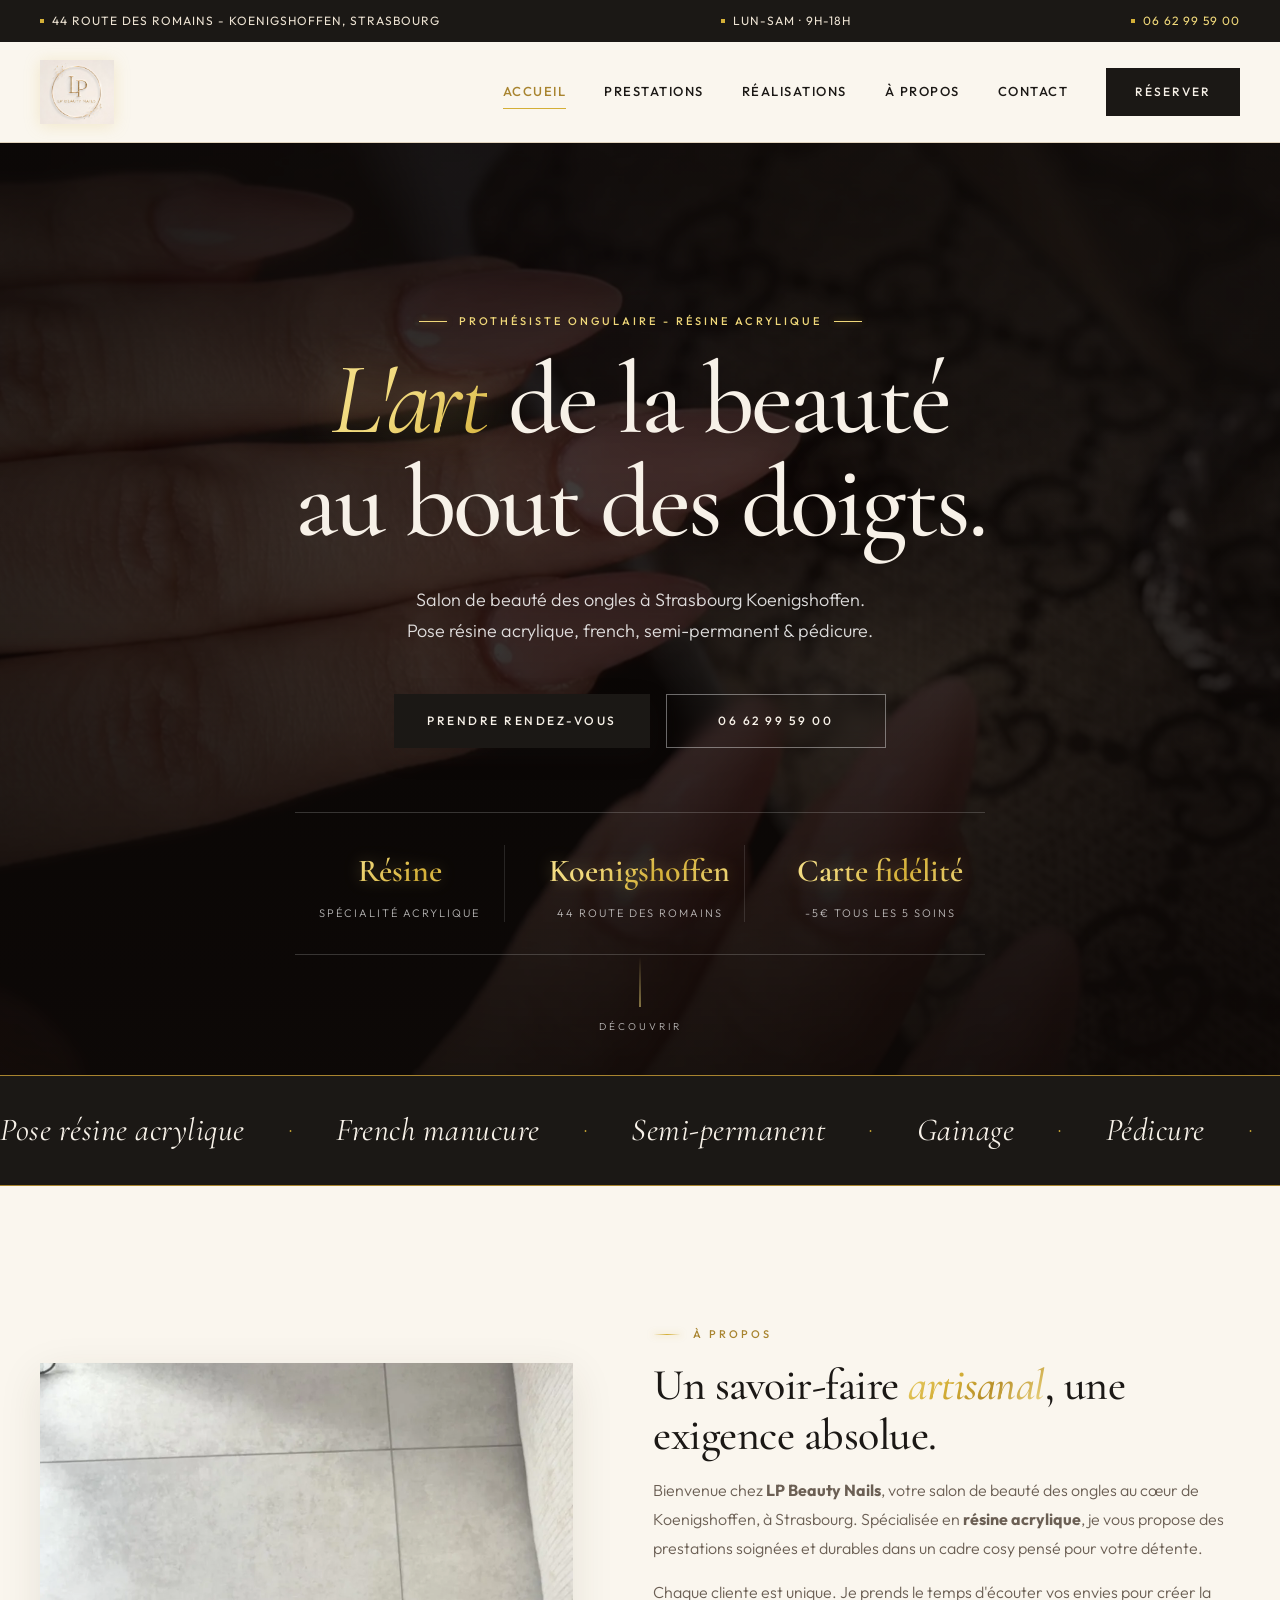
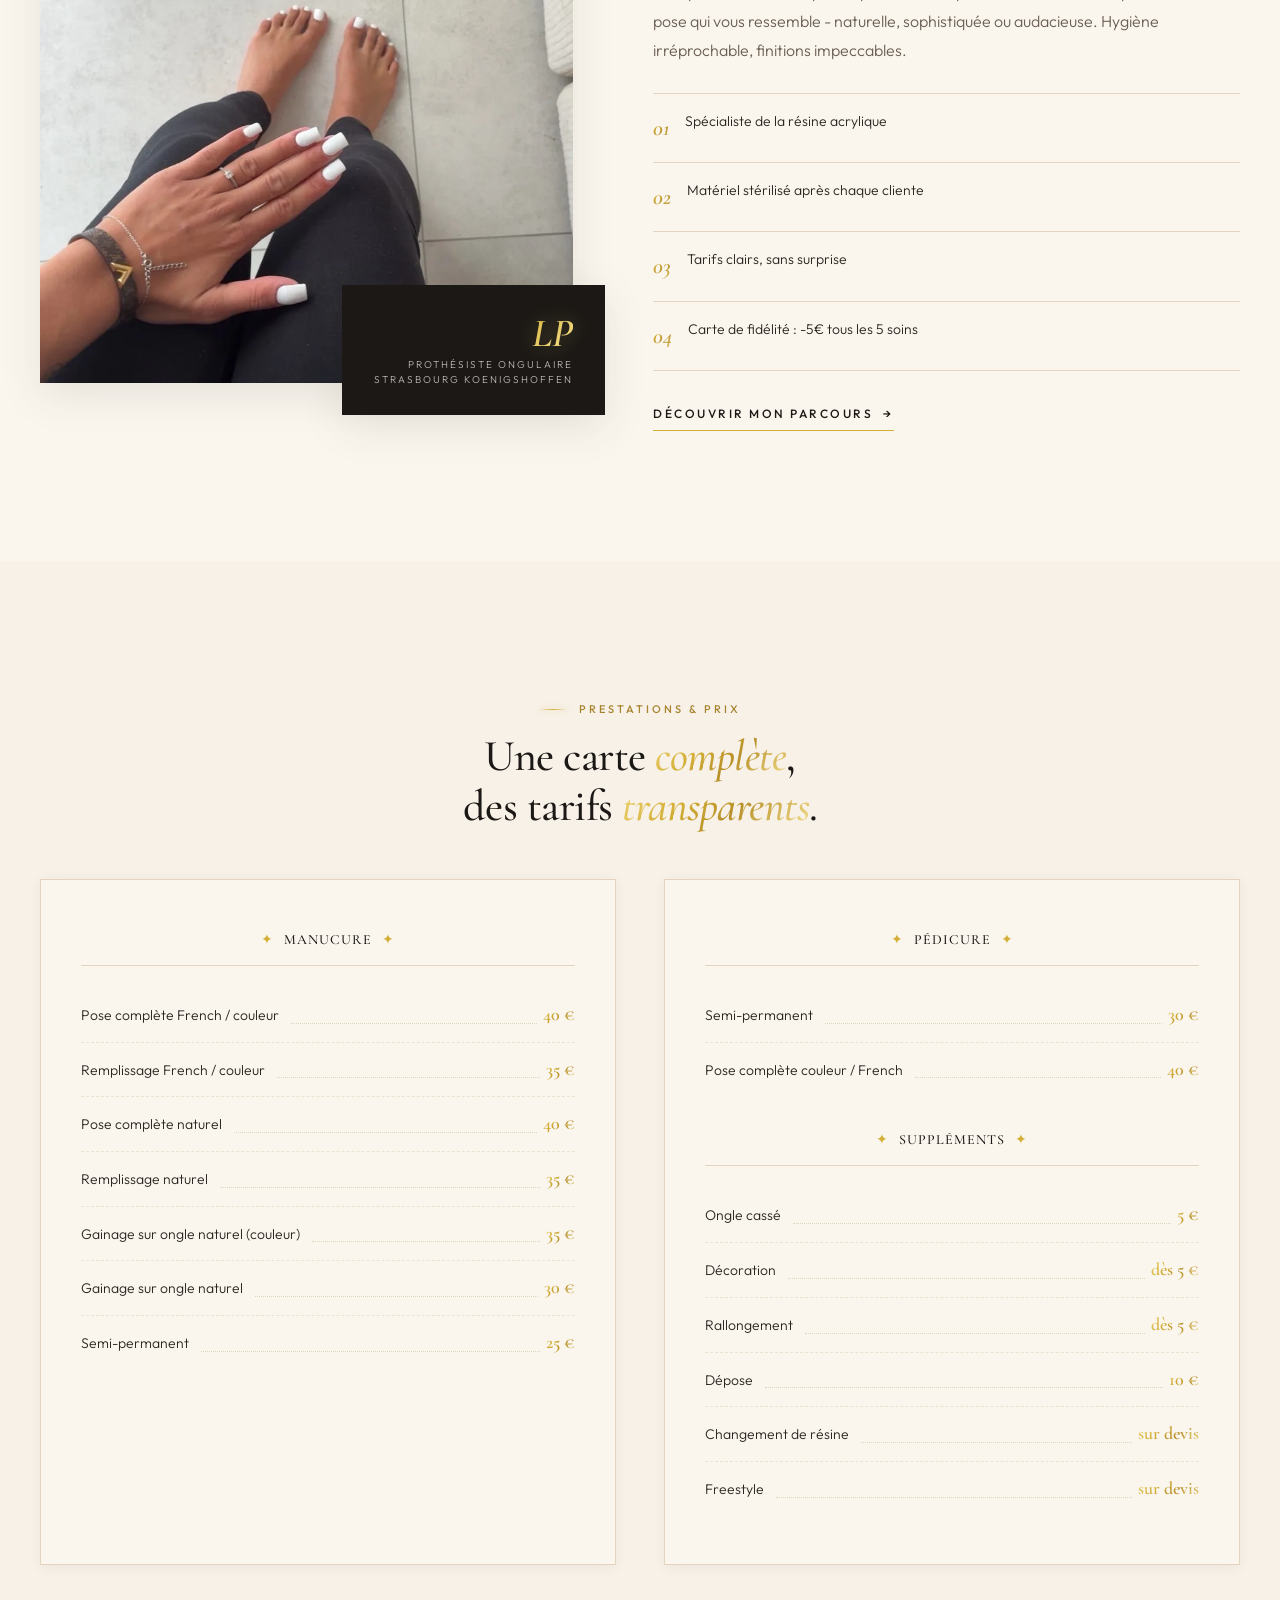
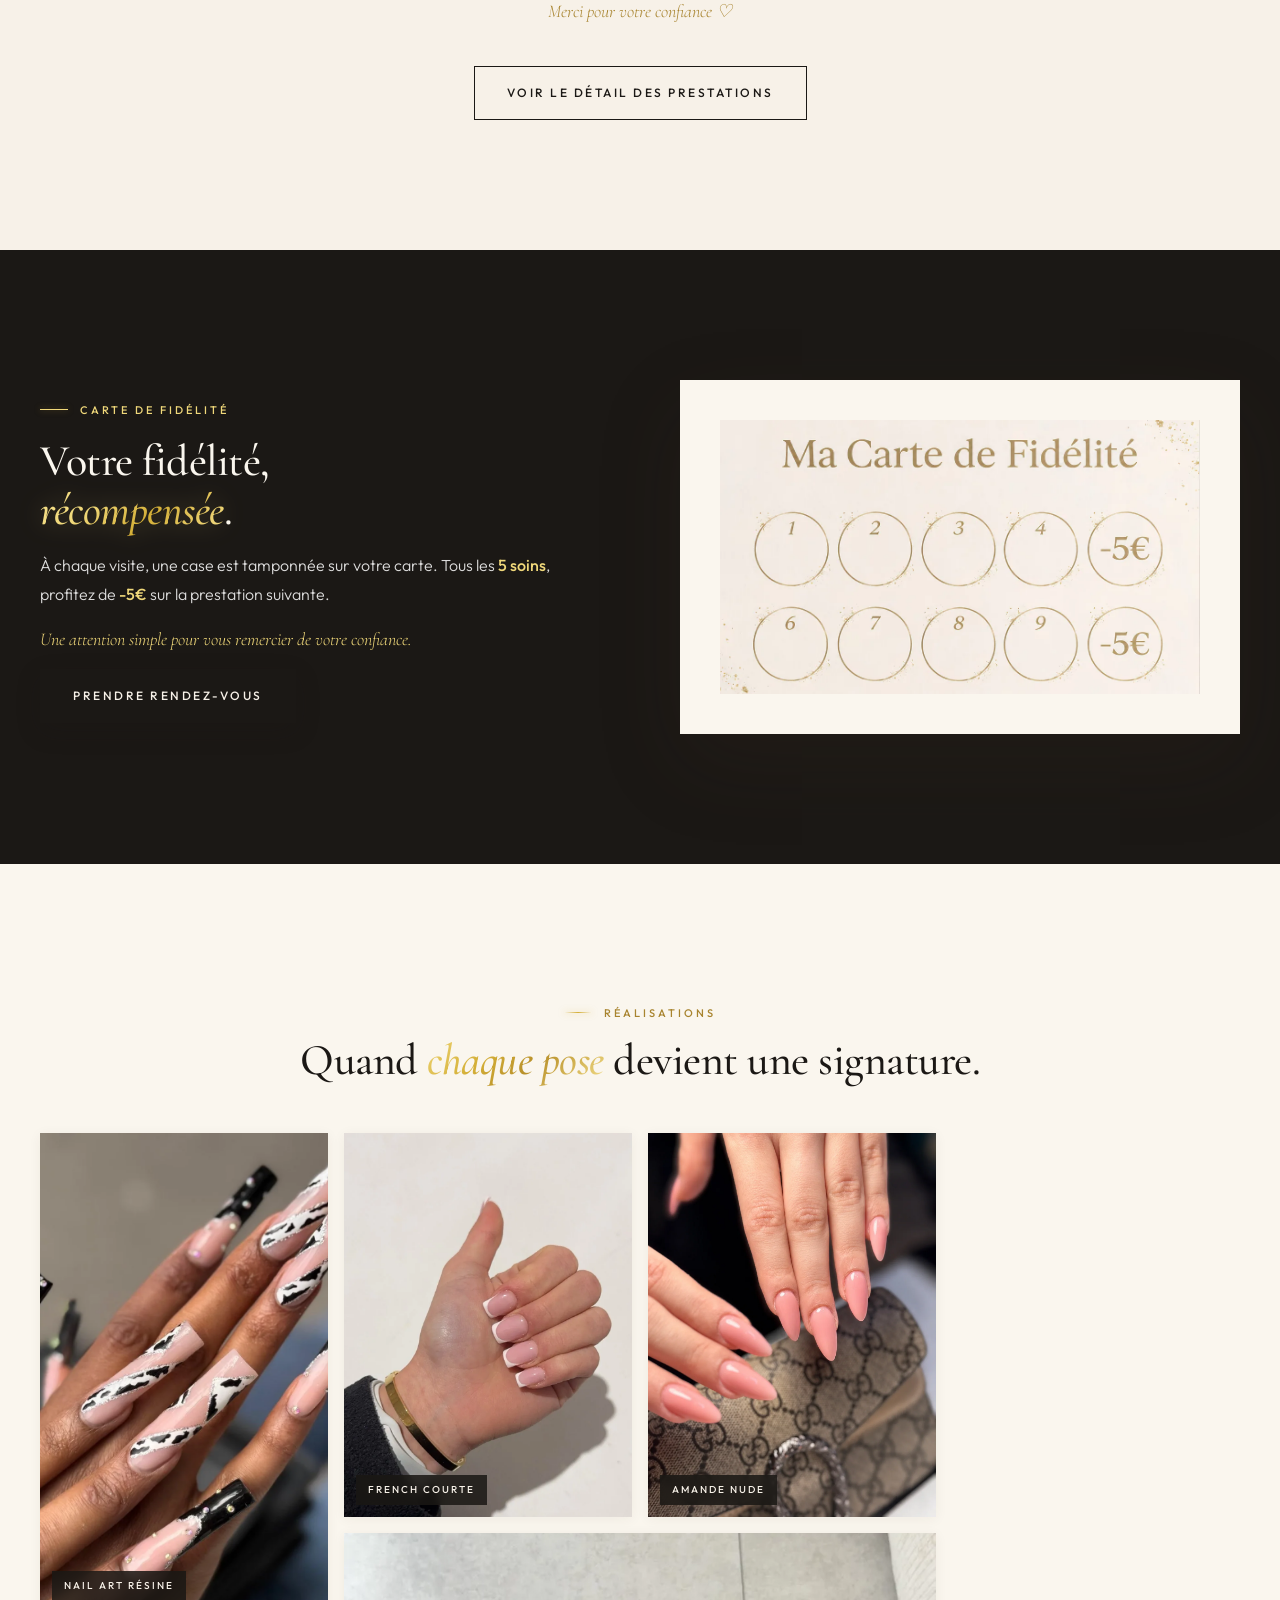
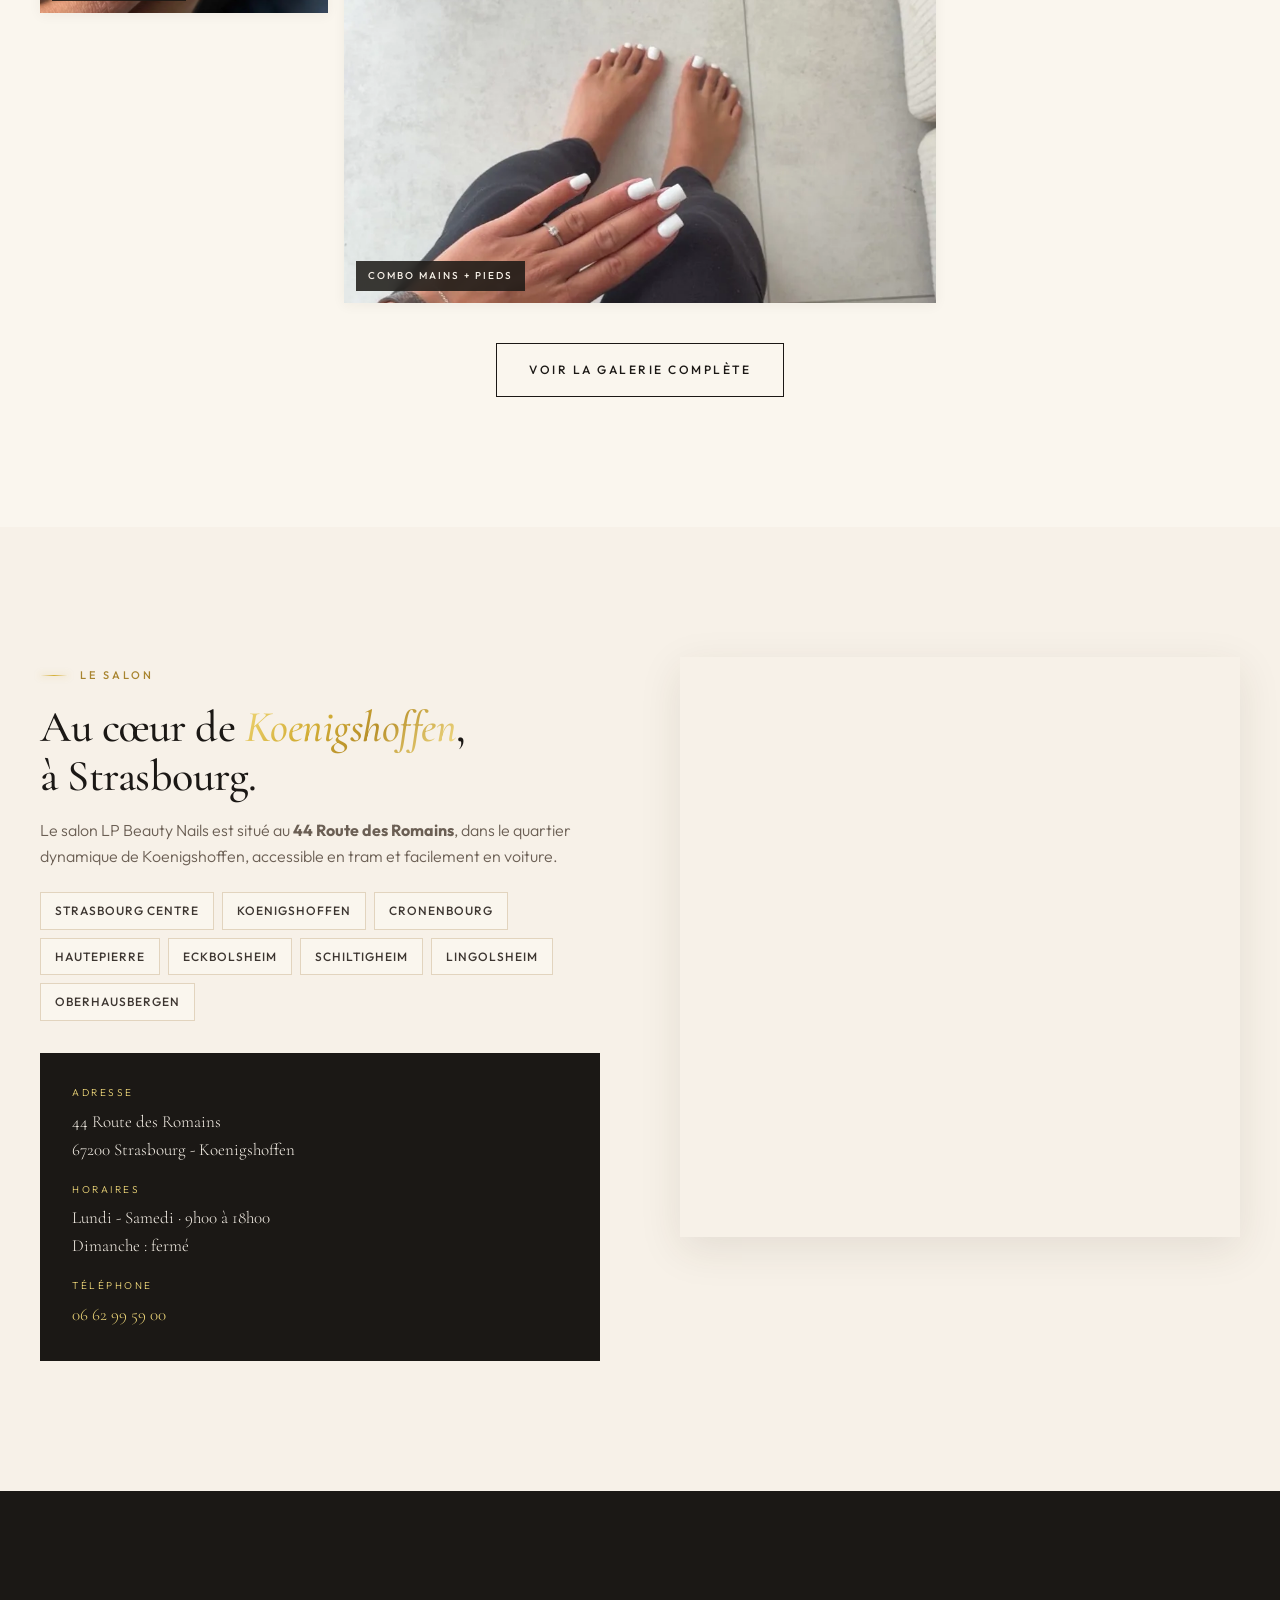
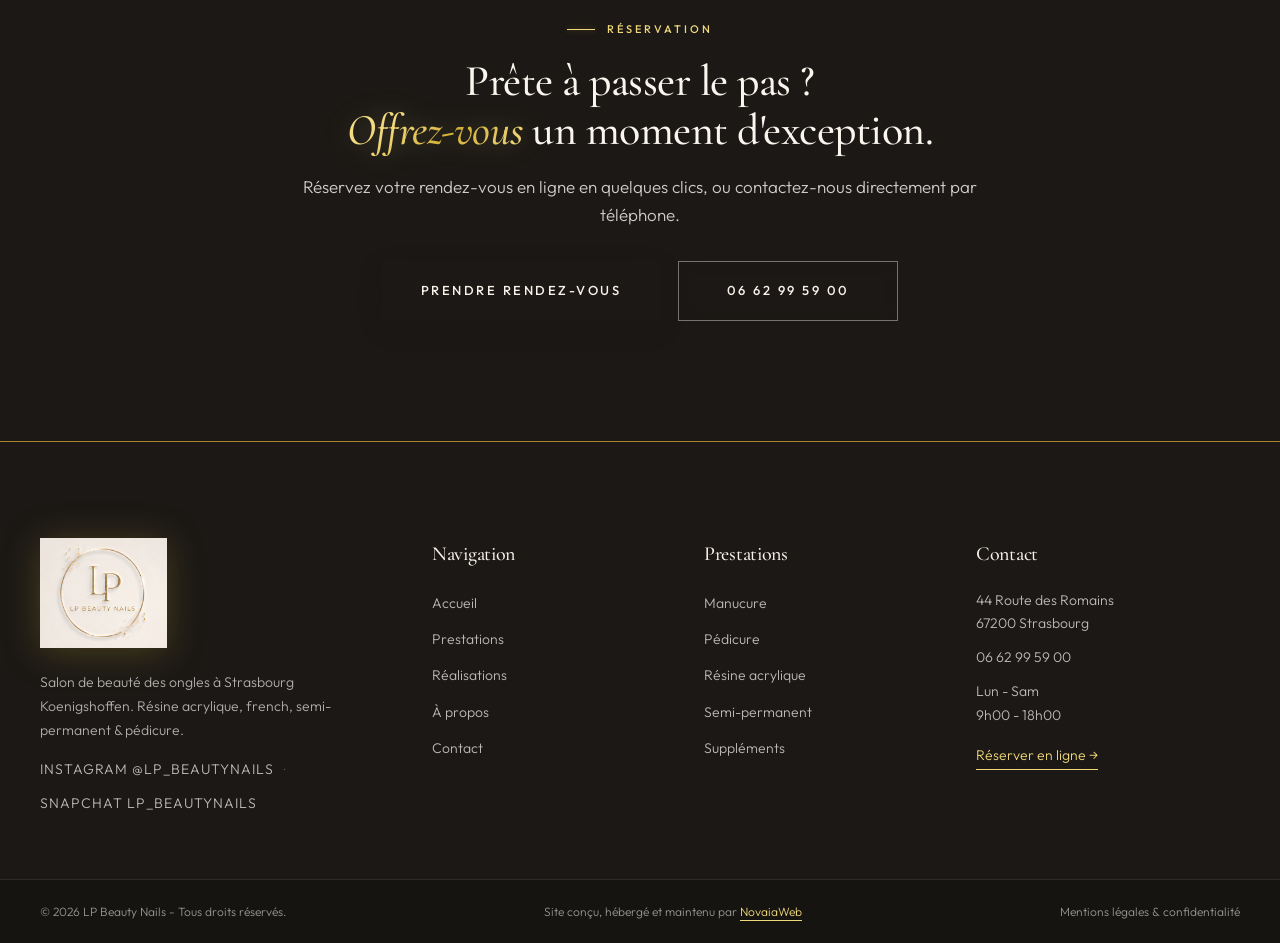
==== commit a59a583d: "Mise à jour tarifs et retrait de l'offre de lancement - Pose complète 40 €, remplissage 35 € sur tou" ====
--- a/index.html
+++ b/index.html
@@ -93,24 +93,16 @@
         "@type": "OfferCatalog",
         "name": "Prestations LP Beauty Nails",
         "itemListElement": [
-          { "@type": "Offer", "itemOffered": { "@type": "Service", "name": "Pose complète French / couleur" }, "price": "50", "priceCurrency": "EUR" },
-          { "@type": "Offer", "itemOffered": { "@type": "Service", "name": "Remplissage French / couleur" }, "price": "40", "priceCurrency": "EUR" },
+          { "@type": "Offer", "itemOffered": { "@type": "Service", "name": "Pose complète French / couleur" }, "price": "40", "priceCurrency": "EUR" },
+          { "@type": "Offer", "itemOffered": { "@type": "Service", "name": "Remplissage French / couleur" }, "price": "35", "priceCurrency": "EUR" },
           { "@type": "Offer", "itemOffered": { "@type": "Service", "name": "Pose complète naturel" }, "price": "40", "priceCurrency": "EUR" },
-          { "@type": "Offer", "itemOffered": { "@type": "Service", "name": "Remplissage naturel" }, "price": "30", "priceCurrency": "EUR" },
+          { "@type": "Offer", "itemOffered": { "@type": "Service", "name": "Remplissage naturel" }, "price": "35", "priceCurrency": "EUR" },
           { "@type": "Offer", "itemOffered": { "@type": "Service", "name": "Gainage sur ongle naturel couleur" }, "price": "35", "priceCurrency": "EUR" },
           { "@type": "Offer", "itemOffered": { "@type": "Service", "name": "Gainage sur ongle naturel" }, "price": "30", "priceCurrency": "EUR" },
           { "@type": "Offer", "itemOffered": { "@type": "Service", "name": "Semi-permanent mains" }, "price": "25", "priceCurrency": "EUR" },
           { "@type": "Offer", "itemOffered": { "@type": "Service", "name": "Semi-permanent pieds" }, "price": "30", "priceCurrency": "EUR" },
           { "@type": "Offer", "itemOffered": { "@type": "Service", "name": "Pose complète pieds couleur / French" }, "price": "40", "priceCurrency": "EUR" }
         ]
-      },
-      "makesOffer": {
-        "@type": "Offer",
-        "name": "Offre de lancement - été",
-        "description": "Pose complète 40€, remplissage 35€, combo mains + pieds 70€",
-        "validFrom": "2026-05-11",
-        "validThrough": "2026-06-11",
-        "priceCurrency": "EUR"
       },
       "sameAs": [
         "https://www.instagram.com/lp_beautynails/",
@@ -222,26 +214,6 @@
   </div>
 </div>
 
-<!-- OFFRE DE LANCEMENT -->
-<section class="section offer" id="offer">
-  <div class="container offer-grid">
-    <div class="offer-text reveal">
-      <span class="eyebrow eyebrow-dark"><span class="line"></span>Offre de lancement</span>
-      <h2 class="section-title">L'été arrive…<br /><em>Sublimez</em> vos mains et vos pieds.</h2>
-      <p>Pour fêter le lancement du salon, profitez de tarifs spéciaux du <strong>11 mai au 11 juin</strong>. L'occasion idéale de tester la qualité du travail de LP Beauty Nails.</p>
-      <ul class="offer-list">
-        <li><span>Pose complète <em>(sans décoration)</em></span><strong>40 €</strong></li>
-        <li><span>Remplissage</span><strong>35 €</strong></li>
-        <li><span>Combo mains + pieds</span><strong>70 €</strong></li>
-      </ul>
-      <a href="https://www.cal.eu/lpbeautynails" target="_blank" rel="noopener" class="btn btn-primary">Profiter de l'offre</a>
-    </div>
-    <div class="offer-media reveal">
-      <picture><source srcset="images/offre-lancement.webp" type="image/webp" /><img src="images/offre-lancement.png" alt="Offre de lancement LP Beauty Nails - pose complète 40€, remplissage 35€, combo mains + pieds 70€" width="1024" height="1536" loading="lazy" /></picture>
-    </div>
-  </div>
-</section>
-
 <!-- ABOUT -->
 <section class="section about" id="about">
   <div class="container about-grid">
@@ -280,10 +252,10 @@
       <div class="pricing-block reveal">
         <h3 class="pricing-title">Manucure</h3>
         <ul class="pricing-list">
-          <li><span>Pose complète French / couleur</span><span class="dots"></span><strong>50 €</strong></li>
-          <li><span>Remplissage French / couleur</span><span class="dots"></span><strong>40 €</strong></li>
+          <li><span>Pose complète French / couleur</span><span class="dots"></span><strong>40 €</strong></li>
+          <li><span>Remplissage French / couleur</span><span class="dots"></span><strong>35 €</strong></li>
           <li><span>Pose complète naturel</span><span class="dots"></span><strong>40 €</strong></li>
-          <li><span>Remplissage naturel</span><span class="dots"></span><strong>30 €</strong></li>
+          <li><span>Remplissage naturel</span><span class="dots"></span><strong>35 €</strong></li>
           <li><span>Gainage sur ongle naturel (couleur)</span><span class="dots"></span><strong>35 €</strong></li>
           <li><span>Gainage sur ongle naturel</span><span class="dots"></span><strong>30 €</strong></li>
           <li><span>Semi-permanent</span><span class="dots"></span><strong>25 €</strong></li>
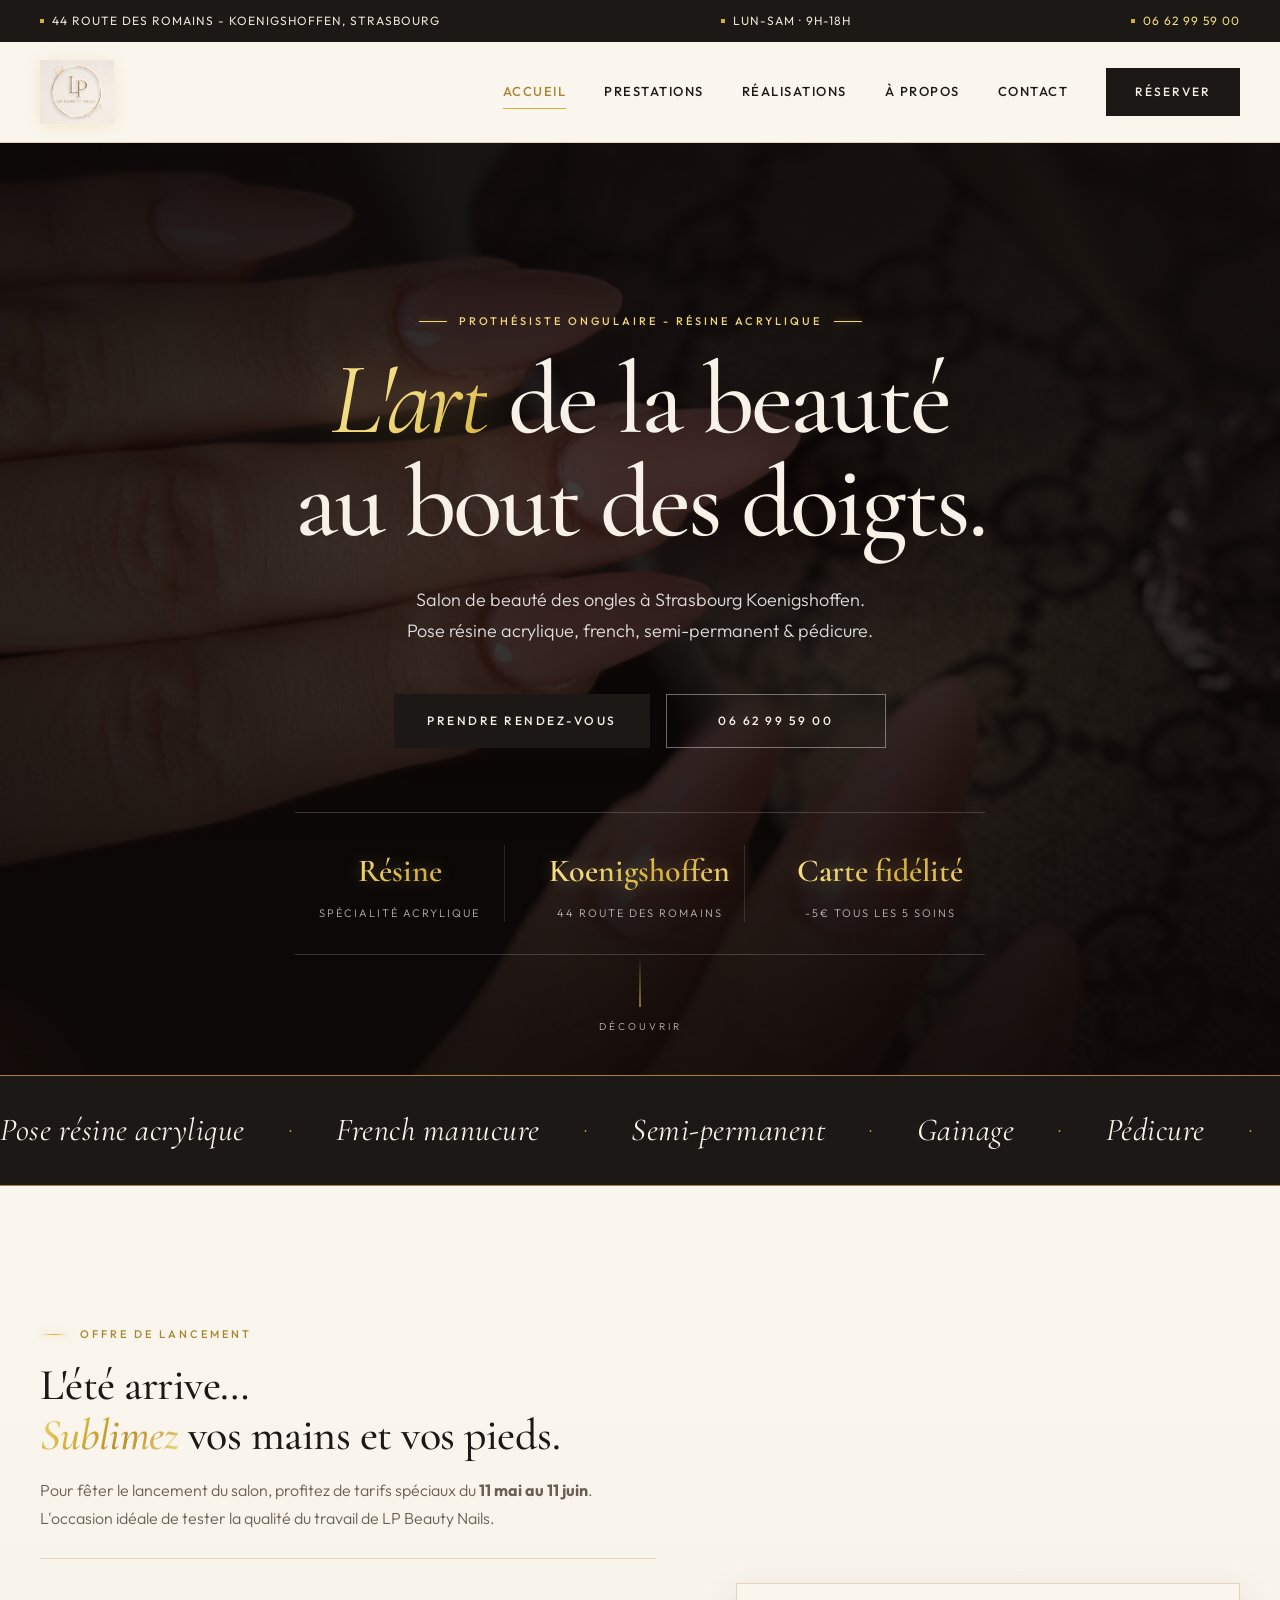
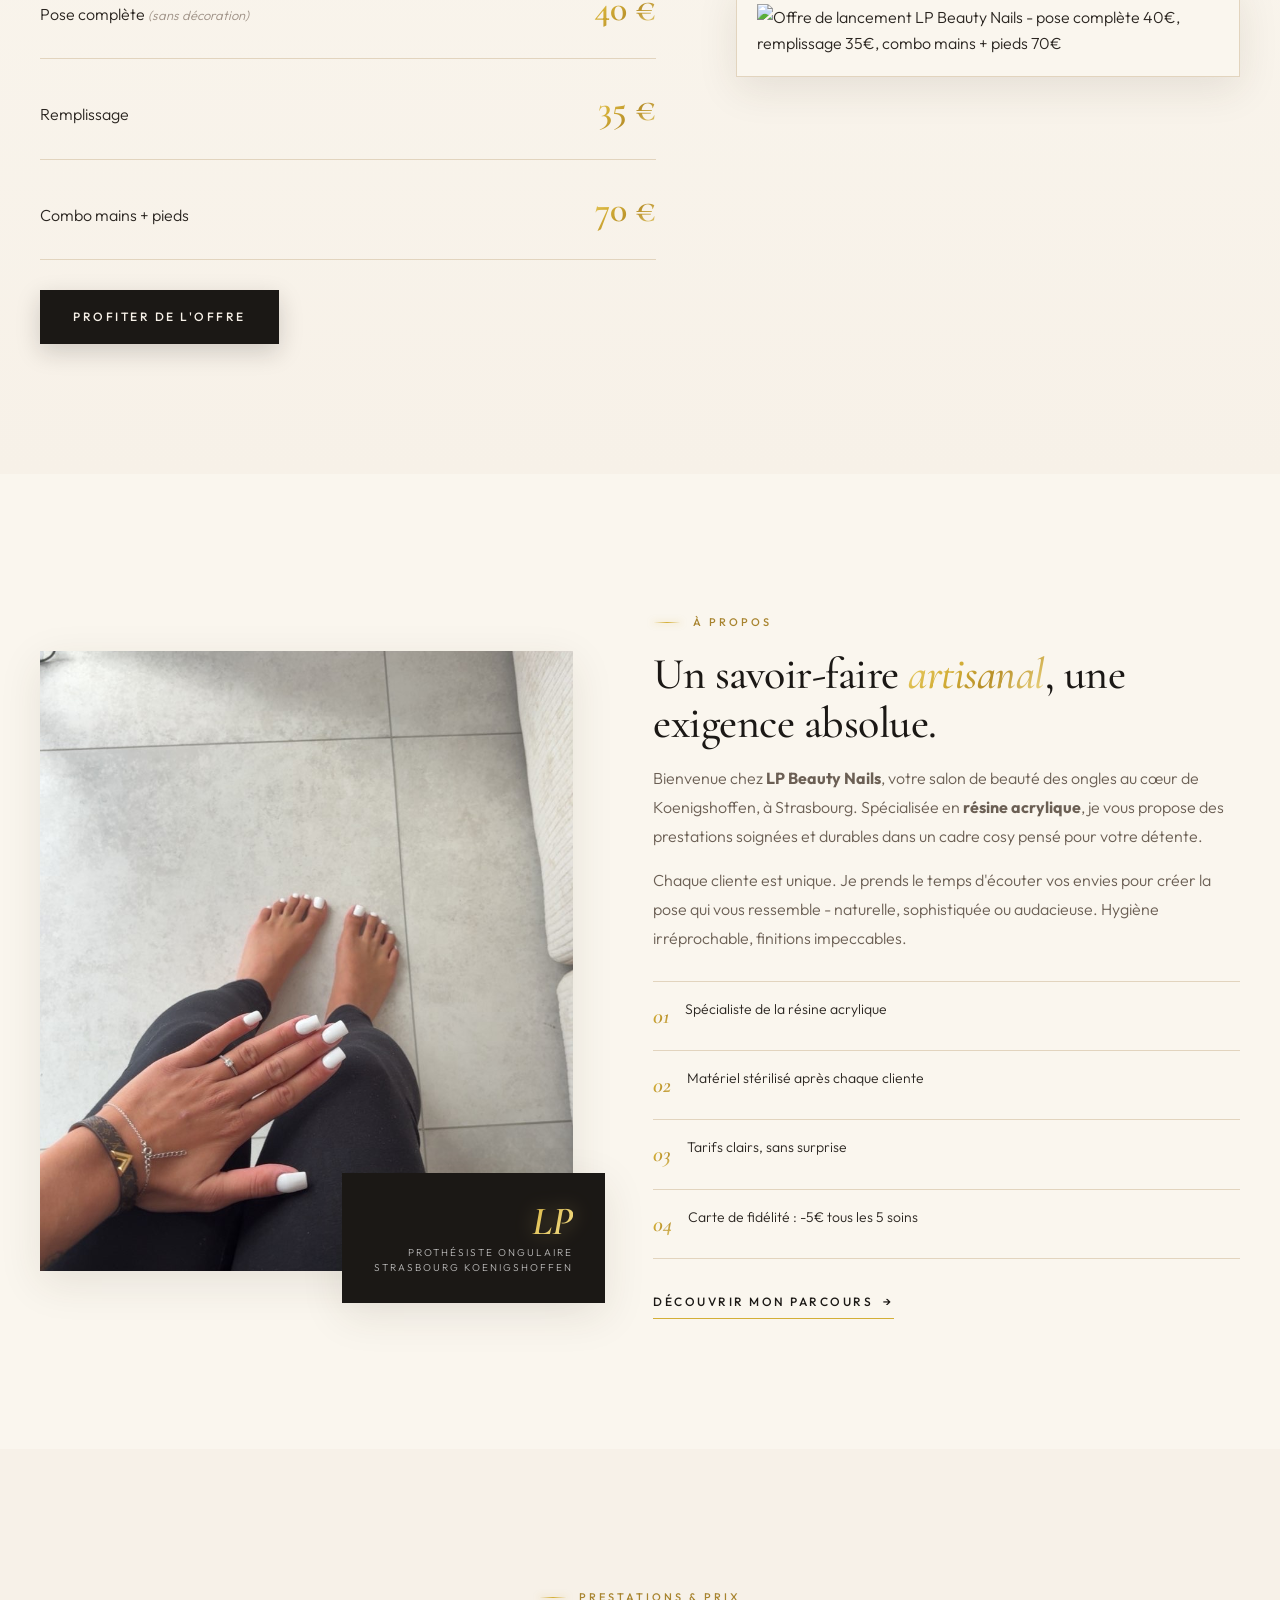
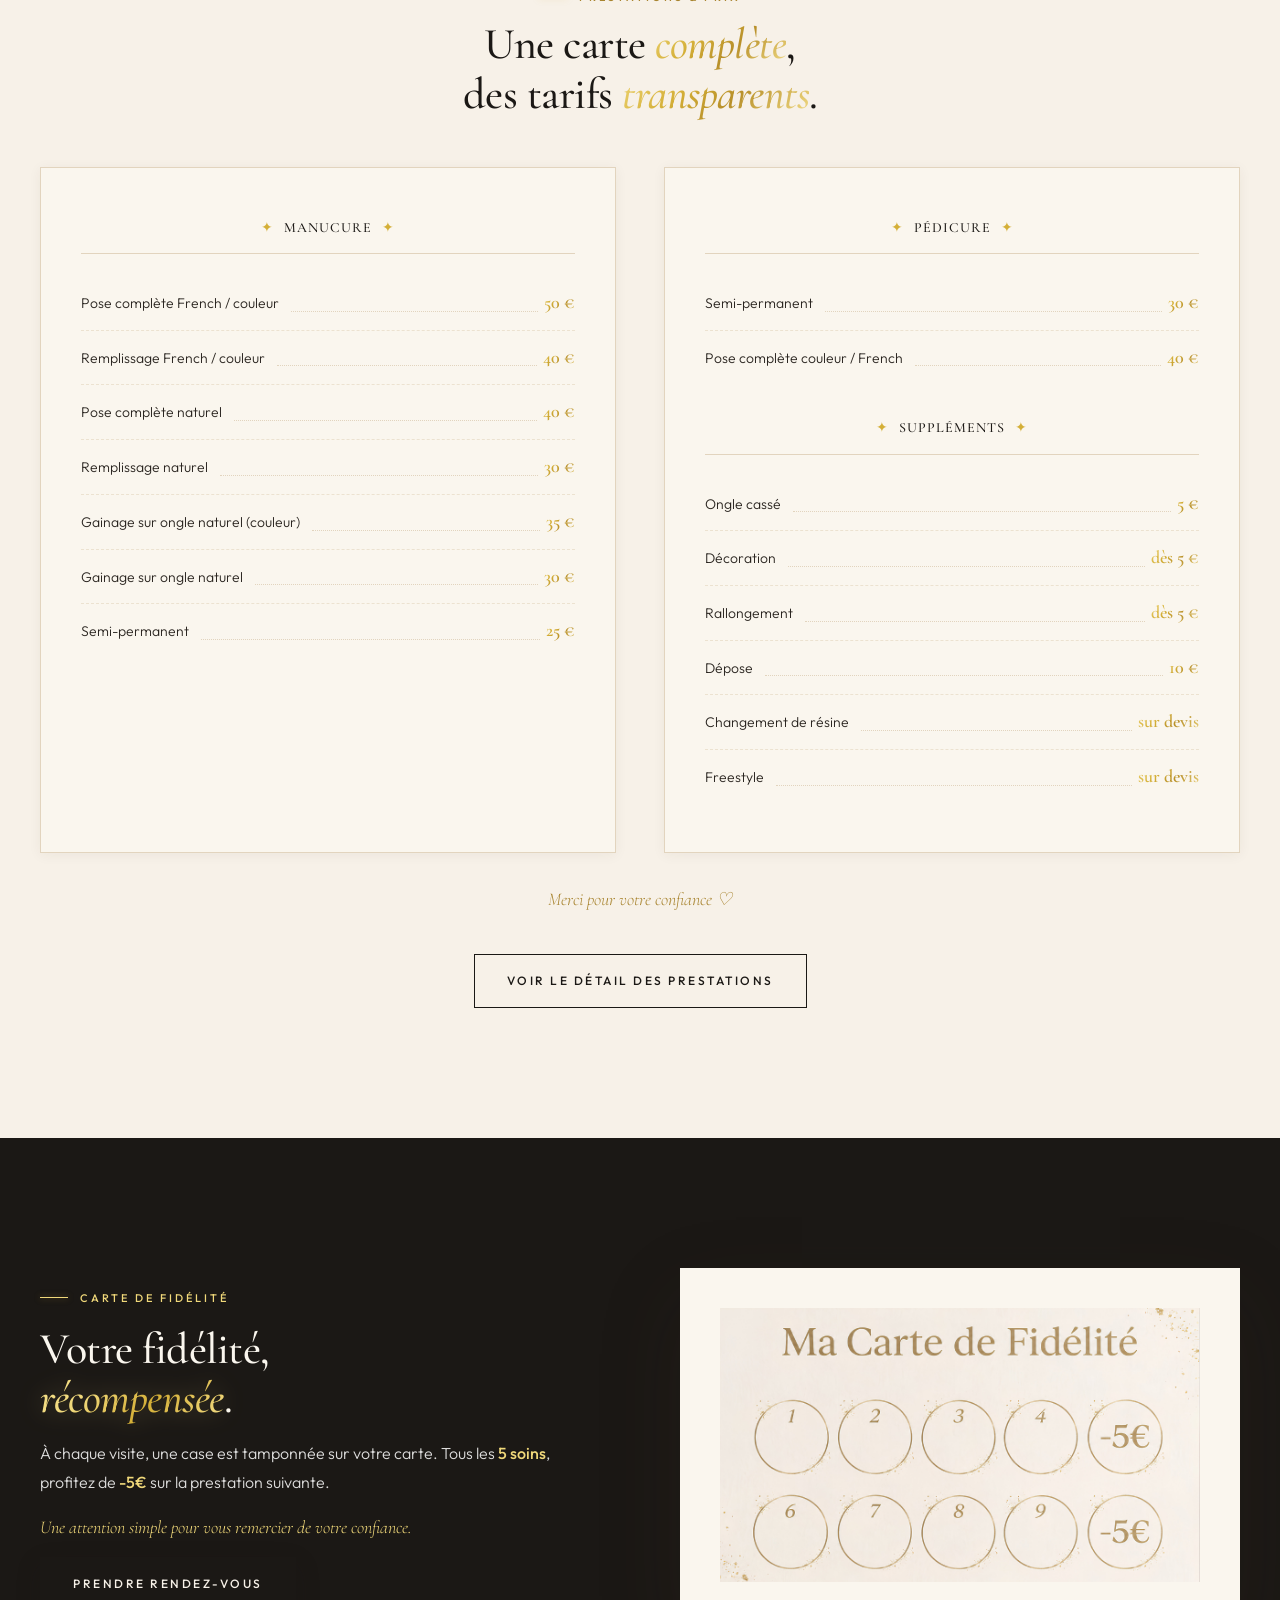
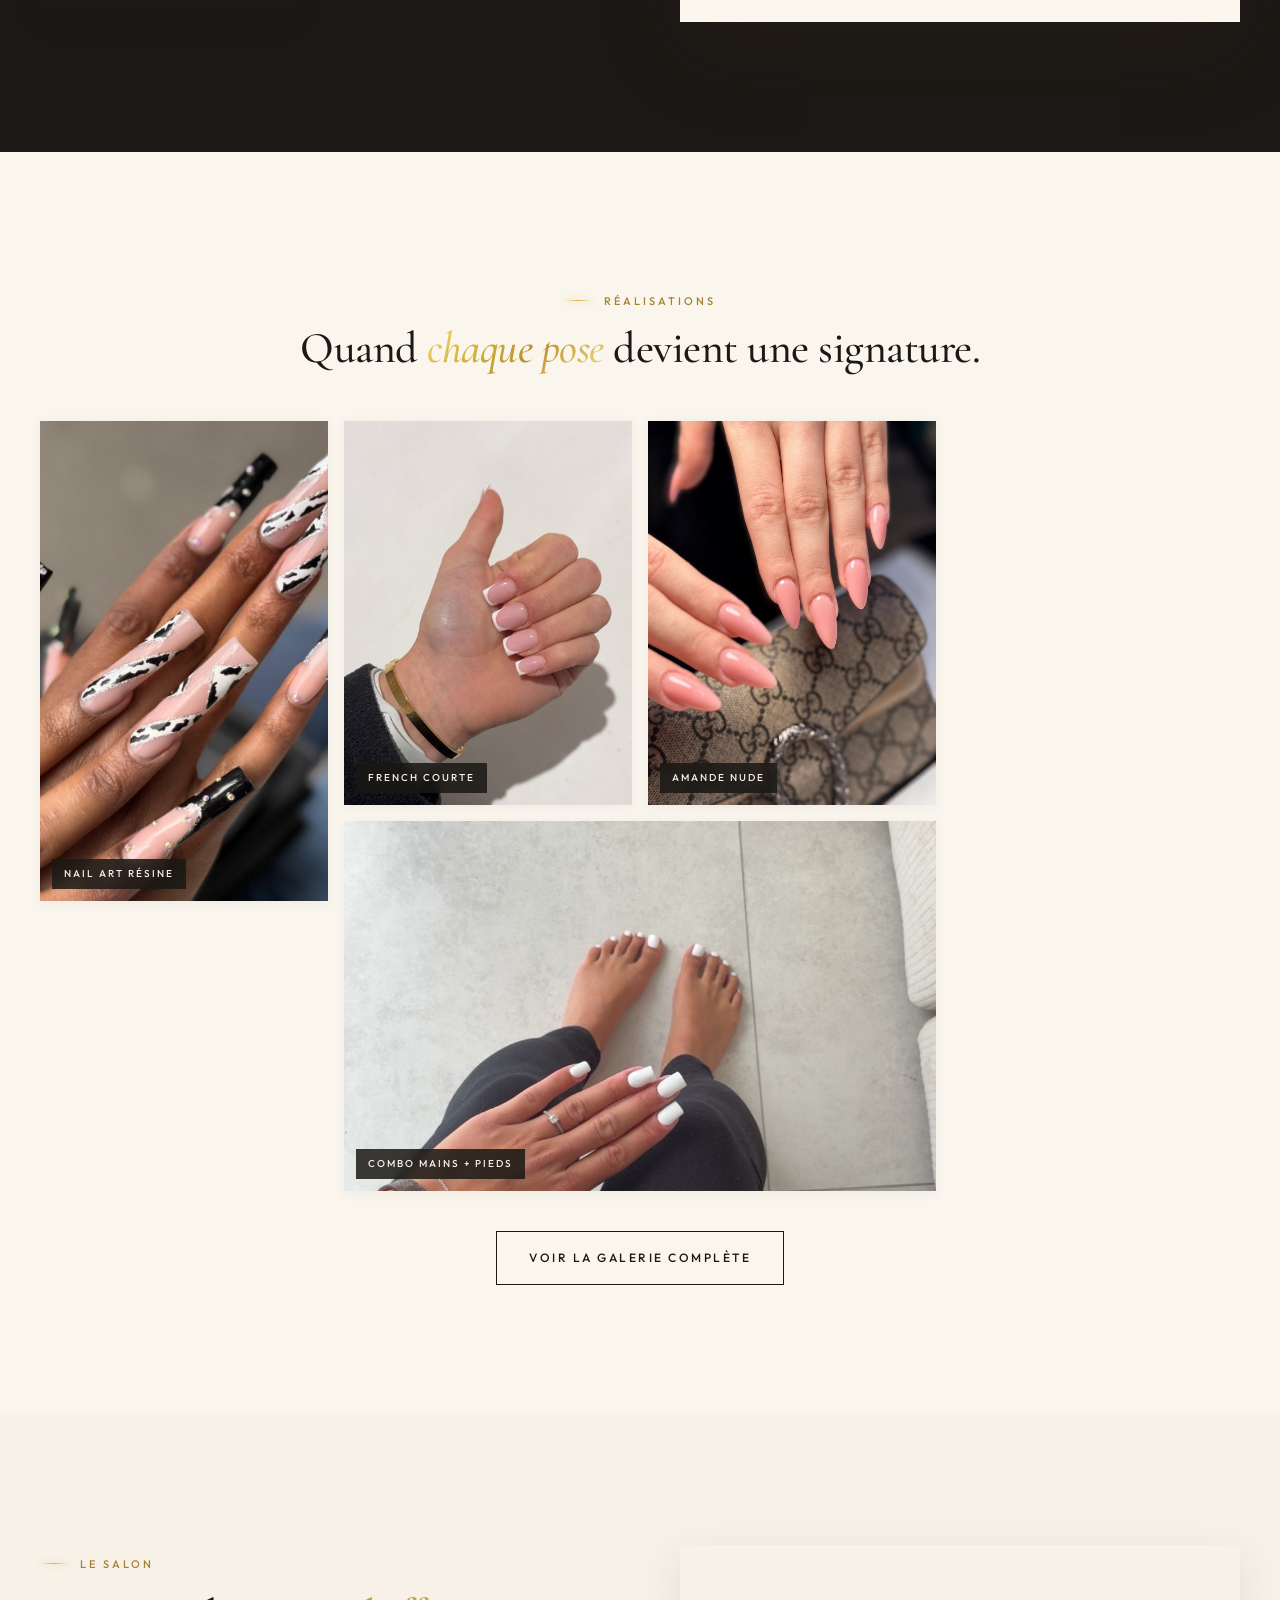
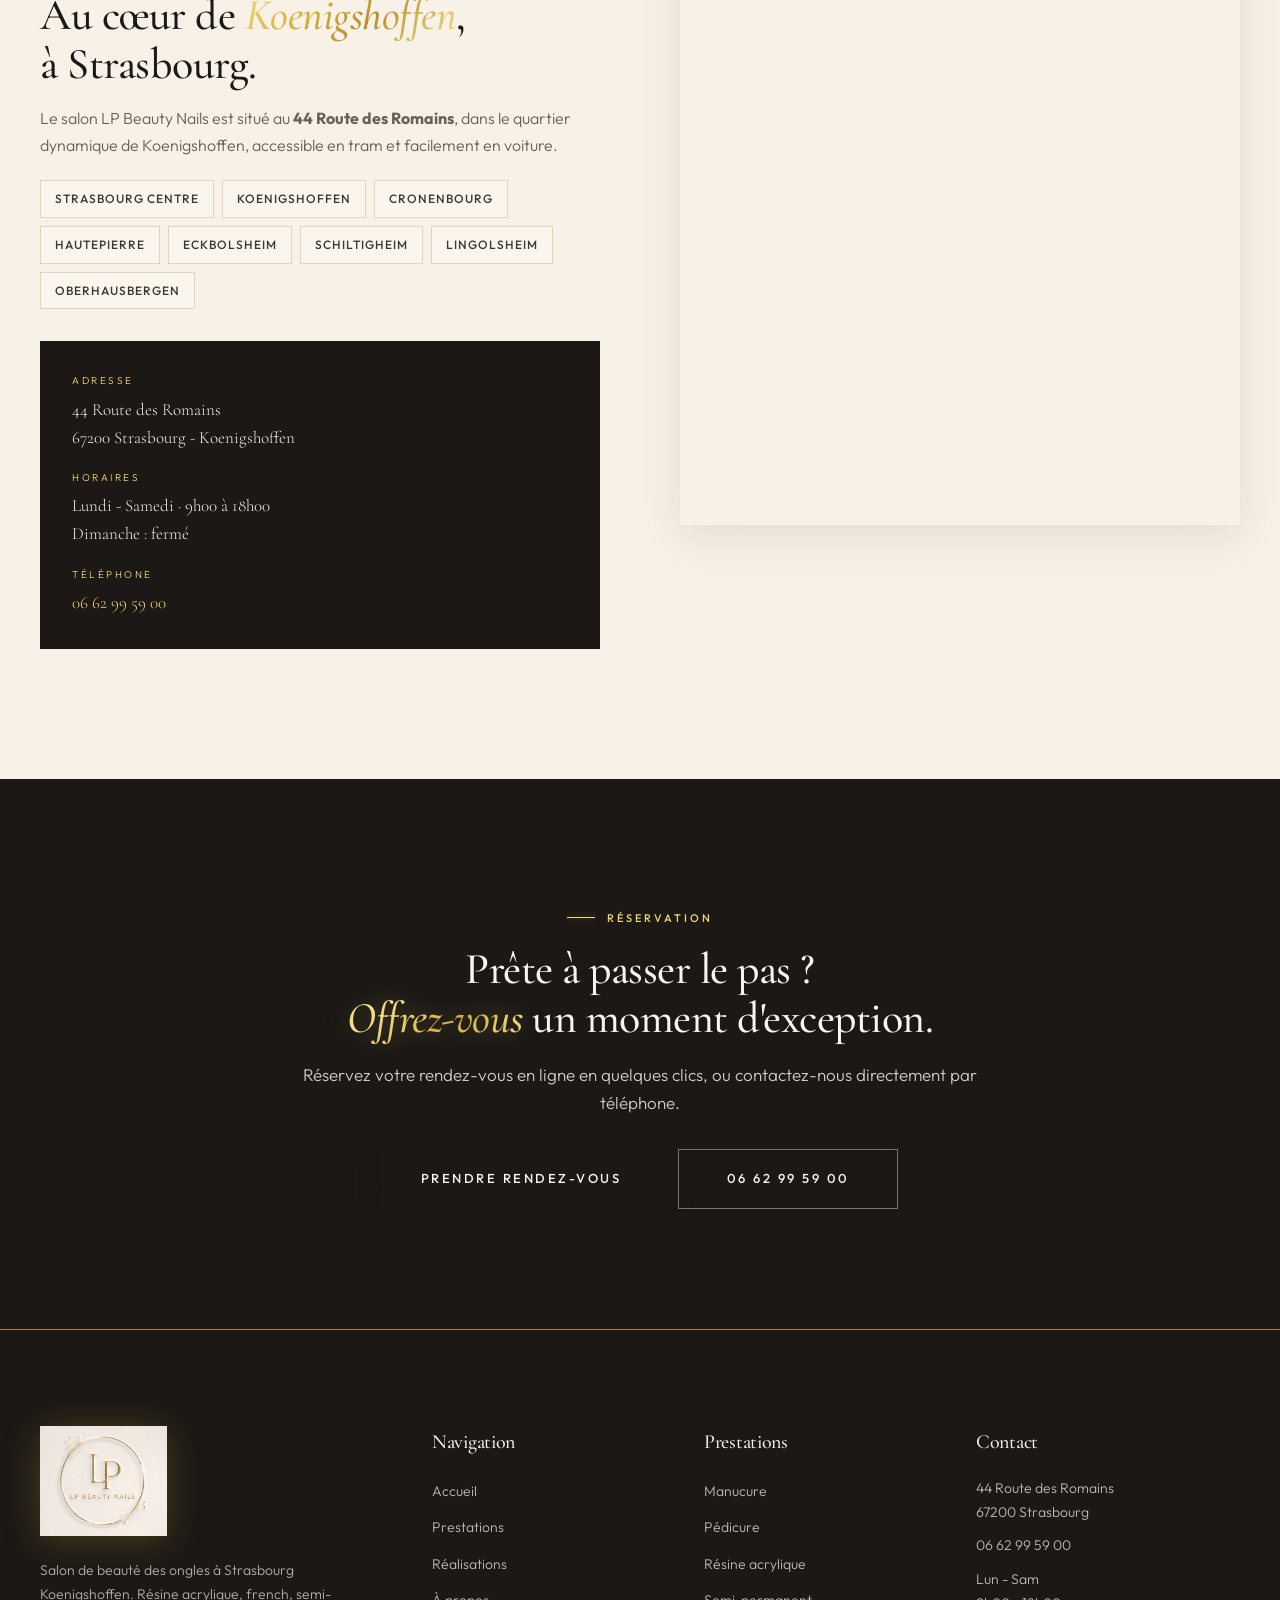
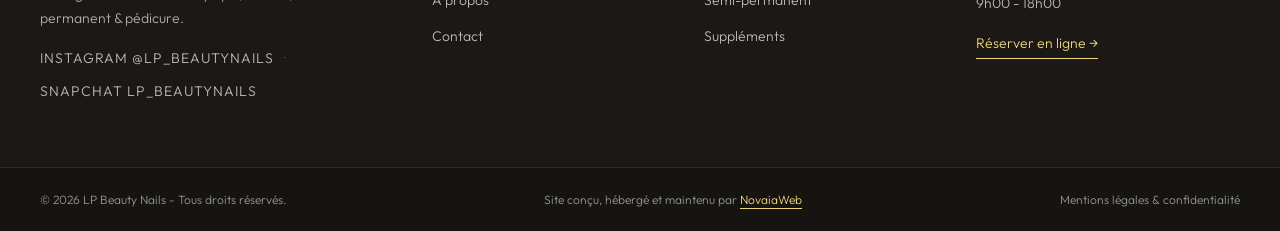
==== commit 21fdebeb: "Update index.html" ====
--- a/index.html
+++ b/index.html
@@ -36,8 +36,6 @@
 <link rel="preconnect" href="https://fonts.gstatic.com" crossorigin />
 <link href="https://fonts.googleapis.com/css2?family=Cormorant+Garamond:ital,wght@0,400;0,500;0,600;0,700;1,400;1,500&family=Outfit:wght@300;400;500;600&display=swap" rel="stylesheet" />
 
-<link rel="preload" as="image" href="images/fond-arriere.webp" type="image/webp" fetchpriority="high" />
-
 <link rel="stylesheet" href="css/style-mobile.css" />
 <link rel="stylesheet" href="css/style-desktop.css" media="(min-width: 1024px)" />
 
@@ -51,14 +49,9 @@
       "name": "LP Beauty Nails",
       "alternateName": "LP Beauty Nails Strasbourg",
       "description": "Salon de beauté des ongles à Strasbourg Koenigshoffen, spécialisé en pose résine acrylique, french manucure, semi-permanent et pédicure.",
-      "image": [
-        "https://lpbeautynails.fr/images/img1.jpg",
-        "https://lpbeautynails.fr/images/img2.jpeg",
-        "https://lpbeautynails.fr/images/img4.jpeg"
-      ],
-      "logo": { "@type": "ImageObject", "url": "https://lpbeautynails.fr/images/logo.png", "width": 435, "height": 378 },
+      "image": "https://lpbeautynails.fr/images/logo.png",
+      "logo": "https://lpbeautynails.fr/images/logo.png",
       "url": "https://lpbeautynails.fr/",
-      "hasMap": "https://www.google.com/maps?q=44+Route+des+Romains+67200+Strasbourg",
       "telephone": "+33662995900",
       "priceRange": "€€",
       "currenciesAccepted": "EUR",
@@ -93,16 +86,24 @@
         "@type": "OfferCatalog",
         "name": "Prestations LP Beauty Nails",
         "itemListElement": [
-          { "@type": "Offer", "itemOffered": { "@type": "Service", "name": "Pose complète French / couleur" }, "price": "40", "priceCurrency": "EUR" },
-          { "@type": "Offer", "itemOffered": { "@type": "Service", "name": "Remplissage French / couleur" }, "price": "35", "priceCurrency": "EUR" },
+          { "@type": "Offer", "itemOffered": { "@type": "Service", "name": "Pose complète French / couleur" }, "price": "50", "priceCurrency": "EUR" },
+          { "@type": "Offer", "itemOffered": { "@type": "Service", "name": "Remplissage French / couleur" }, "price": "40", "priceCurrency": "EUR" },
           { "@type": "Offer", "itemOffered": { "@type": "Service", "name": "Pose complète naturel" }, "price": "40", "priceCurrency": "EUR" },
-          { "@type": "Offer", "itemOffered": { "@type": "Service", "name": "Remplissage naturel" }, "price": "35", "priceCurrency": "EUR" },
+          { "@type": "Offer", "itemOffered": { "@type": "Service", "name": "Remplissage naturel" }, "price": "30", "priceCurrency": "EUR" },
           { "@type": "Offer", "itemOffered": { "@type": "Service", "name": "Gainage sur ongle naturel couleur" }, "price": "35", "priceCurrency": "EUR" },
           { "@type": "Offer", "itemOffered": { "@type": "Service", "name": "Gainage sur ongle naturel" }, "price": "30", "priceCurrency": "EUR" },
           { "@type": "Offer", "itemOffered": { "@type": "Service", "name": "Semi-permanent mains" }, "price": "25", "priceCurrency": "EUR" },
           { "@type": "Offer", "itemOffered": { "@type": "Service", "name": "Semi-permanent pieds" }, "price": "30", "priceCurrency": "EUR" },
           { "@type": "Offer", "itemOffered": { "@type": "Service", "name": "Pose complète pieds couleur / French" }, "price": "40", "priceCurrency": "EUR" }
         ]
+      },
+      "makesOffer": {
+        "@type": "Offer",
+        "name": "Offre",
+        "description": "Pose complète 40€, remplissage 35€, combo mains + pieds 70€",
+        "validFrom": "2026-05-11",
+        "validThrough": "2026-06-11",
+        "priceCurrency": "EUR"
       },
       "sameAs": [
         "https://www.instagram.com/lp_beautynails/",
@@ -143,11 +144,11 @@
 <!-- Navigation -->
 <header class="nav" id="nav">
   <div class="nav-inner">
-    <a href="/" class="nav-logo" aria-label="LP Beauty Nails - accueil">
-      <img src="images/logo.png" alt="LP Beauty Nails - Prothésiste ongulaire à Strasbourg" width="435" height="378" loading="eager" fetchpriority="high" />
+    <a href="index.html" class="nav-logo" aria-label="LP Beauty Nails - accueil">
+      <img src="images/logo.png" alt="LP Beauty Nails - Prothésiste ongulaire à Strasbourg" width="180" height="180" loading="eager" fetchpriority="high" />
     </a>
     <nav class="nav-links" id="navLinks" aria-label="Navigation principale">
-      <a href="/" class="nav-link active">Accueil</a>
+      <a href="index.html" class="nav-link active">Accueil</a>
       <a href="services.html" class="nav-link">Prestations</a>
       <a href="realisations.html" class="nav-link">Réalisations</a>
       <a href="a-propos.html" class="nav-link">À propos</a>
@@ -165,7 +166,7 @@
 <!-- HERO -->
 <section class="hero">
   <div class="hero-bg" aria-hidden="true">
-    <div class="hero-bg-img" style="background-image:url('images/fond-arriere.webp')"></div>
+    <div class="hero-bg-img" style="background-image:url('images/fond-arriere.png')"></div>
     <div class="hero-vignette"></div>
   </div>
   <div class="hero-content">
@@ -214,11 +215,31 @@
   </div>
 </div>
 
+<!-- OFFRE DE LANCEMENT -->
+<section class="section offer" id="offer">
+  <div class="container offer-grid">
+    <div class="offer-text reveal">
+      <span class="eyebrow eyebrow-dark"><span class="line"></span>Offre de lancement</span>
+      <h2 class="section-title">L'été arrive…<br /><em>Sublimez</em> vos mains et vos pieds.</h2>
+      <p>Pour fêter le lancement du salon, profitez de tarifs spéciaux du <strong>11 mai au 11 juin</strong>. L'occasion idéale de tester la qualité du travail de LP Beauty Nails.</p>
+      <ul class="offer-list">
+        <li><span>Pose complète <em>(sans décoration)</em></span><strong>40 €</strong></li>
+        <li><span>Remplissage</span><strong>35 €</strong></li>
+        <li><span>Combo mains + pieds</span><strong>70 €</strong></li>
+      </ul>
+      <a href="https://www.cal.eu/lpbeautynails" target="_blank" rel="noopener" class="btn btn-primary">Profiter de l'offre</a>
+    </div>
+    <div class="offer-media reveal">
+      <img src="images/offre-lancement.png" alt="Offre de lancement LP Beauty Nails - pose complète 40€, remplissage 35€, combo mains + pieds 70€" loading="lazy" />
+    </div>
+  </div>
+</section>
+
 <!-- ABOUT -->
 <section class="section about" id="about">
   <div class="container about-grid">
     <div class="about-media reveal">
-      <div class="about-img" style="background-image:url('images/img4.webp')"></div>
+      <div class="about-img" style="background-image:url('images/img4.jpeg')"></div>
       <div class="about-badge">
         <span class="badge-num">LP</span>
         <span class="badge-txt">Prothésiste ongulaire<br />Strasbourg Koenigshoffen</span>
@@ -252,10 +273,10 @@
       <div class="pricing-block reveal">
         <h3 class="pricing-title">Manucure</h3>
         <ul class="pricing-list">
-          <li><span>Pose complète French / couleur</span><span class="dots"></span><strong>40 €</strong></li>
-          <li><span>Remplissage French / couleur</span><span class="dots"></span><strong>35 €</strong></li>
+          <li><span>Pose complète French / couleur</span><span class="dots"></span><strong>50 €</strong></li>
+          <li><span>Remplissage French / couleur</span><span class="dots"></span><strong>40 €</strong></li>
           <li><span>Pose complète naturel</span><span class="dots"></span><strong>40 €</strong></li>
-          <li><span>Remplissage naturel</span><span class="dots"></span><strong>35 €</strong></li>
+          <li><span>Remplissage naturel</span><span class="dots"></span><strong>30 €</strong></li>
           <li><span>Gainage sur ongle naturel (couleur)</span><span class="dots"></span><strong>35 €</strong></li>
           <li><span>Gainage sur ongle naturel</span><span class="dots"></span><strong>30 €</strong></li>
           <li><span>Semi-permanent</span><span class="dots"></span><strong>25 €</strong></li>
@@ -300,7 +321,7 @@
       <a href="https://www.cal.eu/lpbeautynails" target="_blank" rel="noopener" class="btn btn-primary">Prendre rendez-vous</a>
     </div>
     <div class="loyalty-media reveal">
-      <picture><source srcset="images/carte-fidelite.webp" type="image/webp" /><img src="images/carte-fidelite.png" alt="Carte de fidélité LP Beauty Nails - -5€ tous les 5 soins" width="1050" height="600" loading="lazy" /></picture>
+      <img src="images/carte-fidelite.png" alt="Carte de fidélité LP Beauty Nails - -5€ tous les 5 soins" loading="lazy" />
     </div>
   </div>
 </section>
@@ -315,19 +336,19 @@
 
     <div class="gallery-grid">
       <a href="realisations.html" class="gallery-item gallery-item-tall reveal">
-        <picture><source srcset="images/img1.webp" type="image/webp" /><img src="images/img1.jpg" alt="Pose résine acrylique longue, nail art noir blanc argenté - LP Beauty Nails Strasbourg" width="1560" height="1170" loading="lazy" /></picture>
+        <img src="images/img1.jpg" alt="Pose résine acrylique longue, nail art noir blanc argenté - LP Beauty Nails Strasbourg" loading="lazy" />
         <span class="gallery-tag">Nail art résine</span>
       </a>
       <a href="realisations.html" class="gallery-item reveal">
-        <picture><source srcset="images/img2.webp" type="image/webp" /><img src="images/img2.jpeg" alt="French manucure carrée courte blanche - LP Beauty Nails" width="878" height="1560" loading="lazy" /></picture>
+        <img src="images/img2.jpeg" alt="French manucure carrée courte blanche - LP Beauty Nails" loading="lazy" />
         <span class="gallery-tag">French courte</span>
       </a>
       <a href="realisations.html" class="gallery-item reveal">
-        <picture><source srcset="images/img6.webp" type="image/webp" /><img src="images/img6.png" alt="Pose résine amande nude rose - LP Beauty Nails Koenigshoffen" width="1086" height="1448" loading="lazy" /></picture>
+        <img src="images/img6.png" alt="Pose résine amande nude rose - LP Beauty Nails Koenigshoffen" loading="lazy" />
         <span class="gallery-tag">Amande nude</span>
       </a>
       <a href="realisations.html" class="gallery-item gallery-item-wide reveal">
-        <picture><source srcset="images/img4.webp" type="image/webp" /><img src="images/img4.jpeg" alt="Combo mains et pieds blanc nacré - LP Beauty Nails Strasbourg" width="878" height="1560" loading="lazy" /></picture>
+        <img src="images/img4.jpeg" alt="Combo mains et pieds blanc nacré - LP Beauty Nails Strasbourg" loading="lazy" />
         <span class="gallery-tag">Combo mains + pieds</span>
       </a>
     </div>
@@ -397,8 +418,8 @@
 <footer class="footer">
   <div class="container footer-grid">
     <div class="footer-col footer-brand">
-      <a href="/" class="nav-logo">
-        <img src="images/logo.png" alt="LP Beauty Nails - Salon de beauté des ongles Strasbourg" width="435" height="378" loading="lazy" />
+      <a href="index.html" class="nav-logo">
+        <img src="images/logo.png" alt="LP Beauty Nails - Salon de beauté des ongles Strasbourg" width="180" height="180" loading="lazy" />
       </a>
       <p>Salon de beauté des ongles à Strasbourg Koenigshoffen. Résine acrylique, french, semi-permanent &amp; pédicure.</p>
       <div class="socials">
@@ -410,7 +431,7 @@
     <div class="footer-col">
       <h4>Navigation</h4>
       <ul>
-        <li><a href="/">Accueil</a></li>
+        <li><a href="index.html">Accueil</a></li>
         <li><a href="services.html">Prestations</a></li>
         <li><a href="realisations.html">Réalisations</a></li>
         <li><a href="a-propos.html">À propos</a></li>
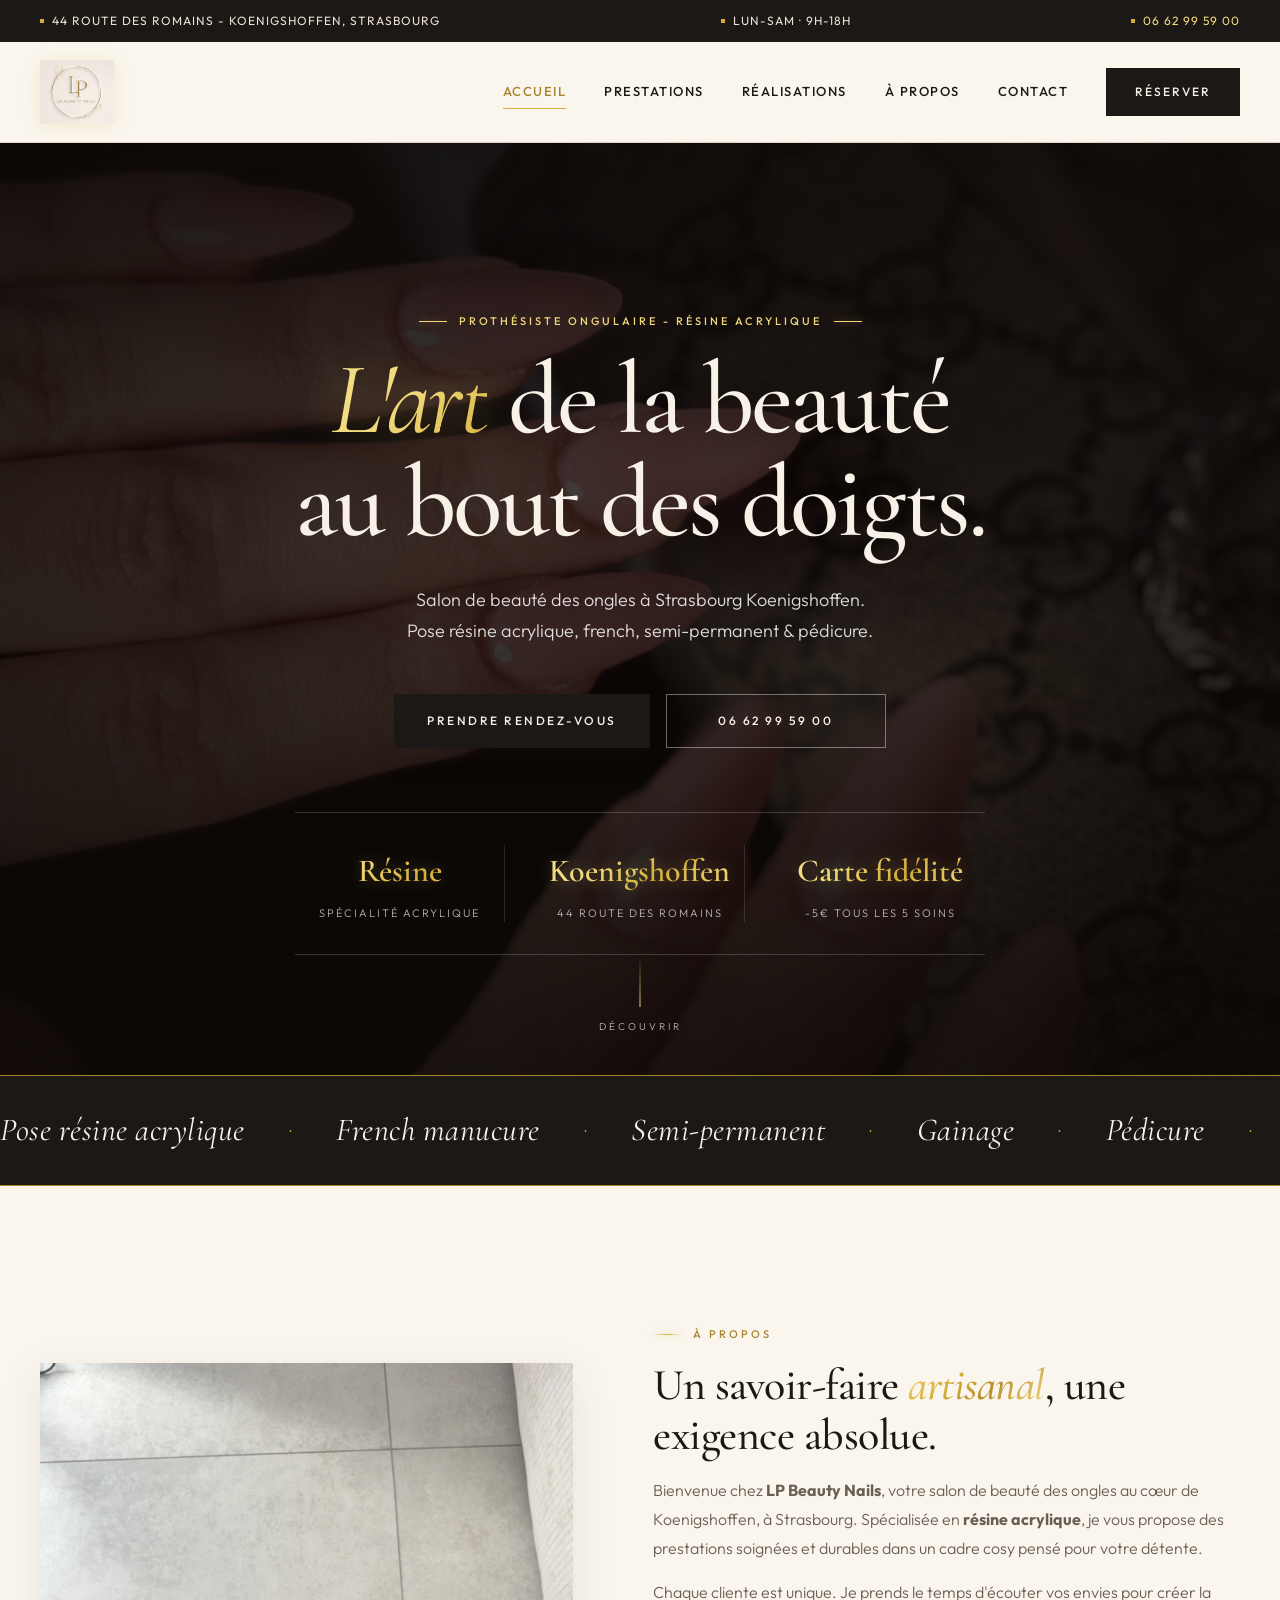
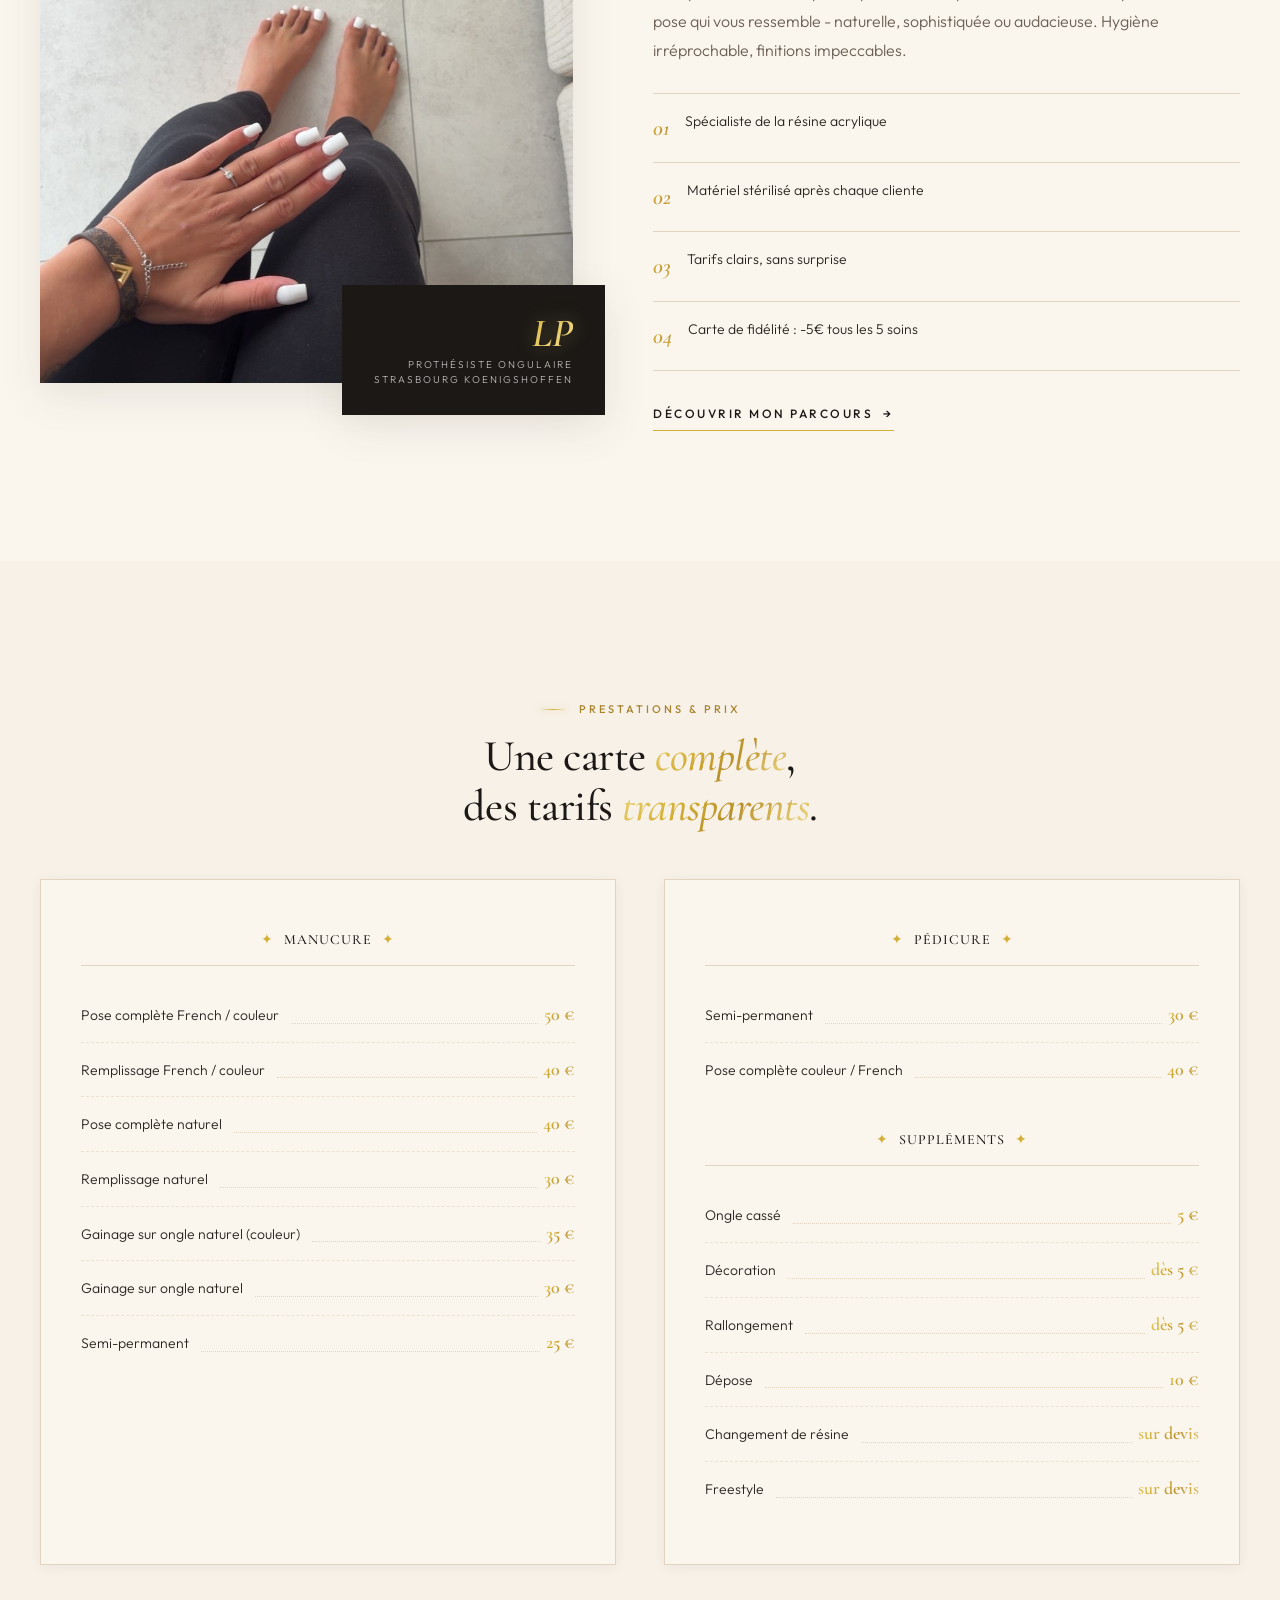
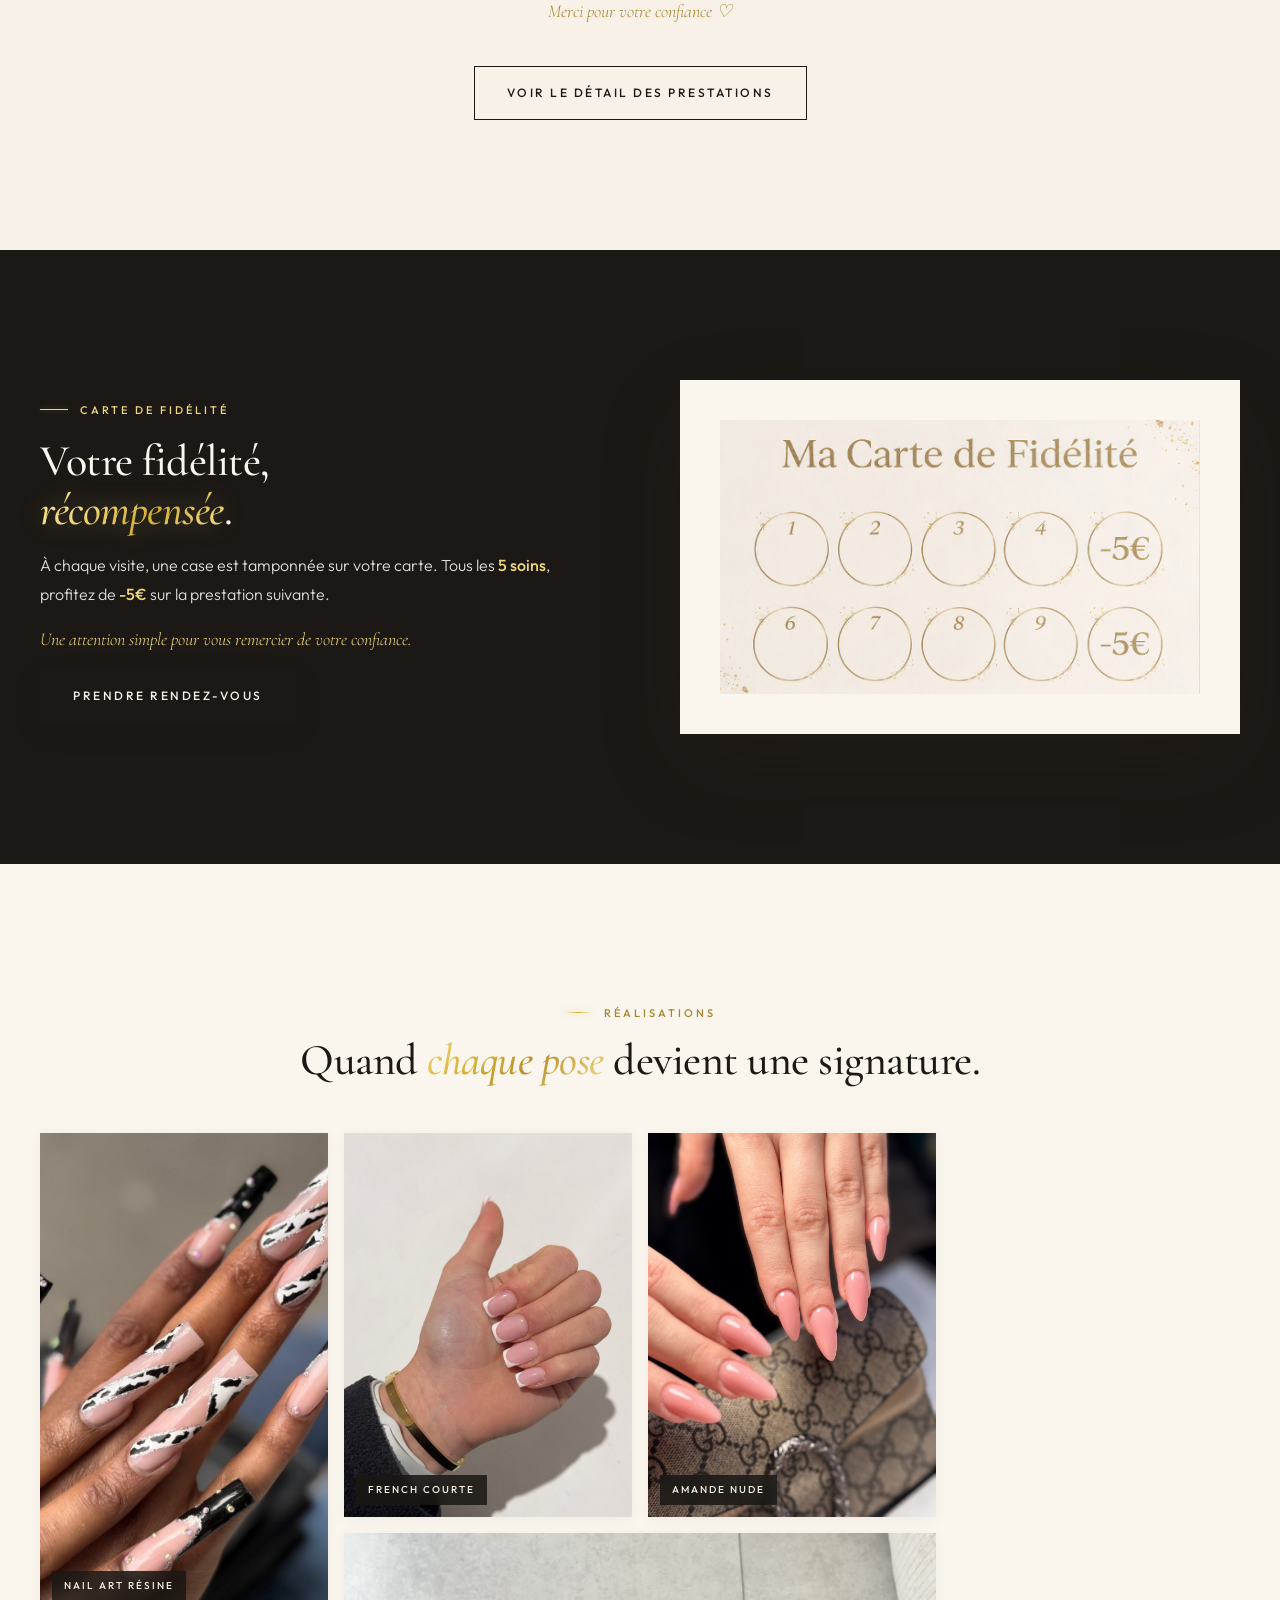
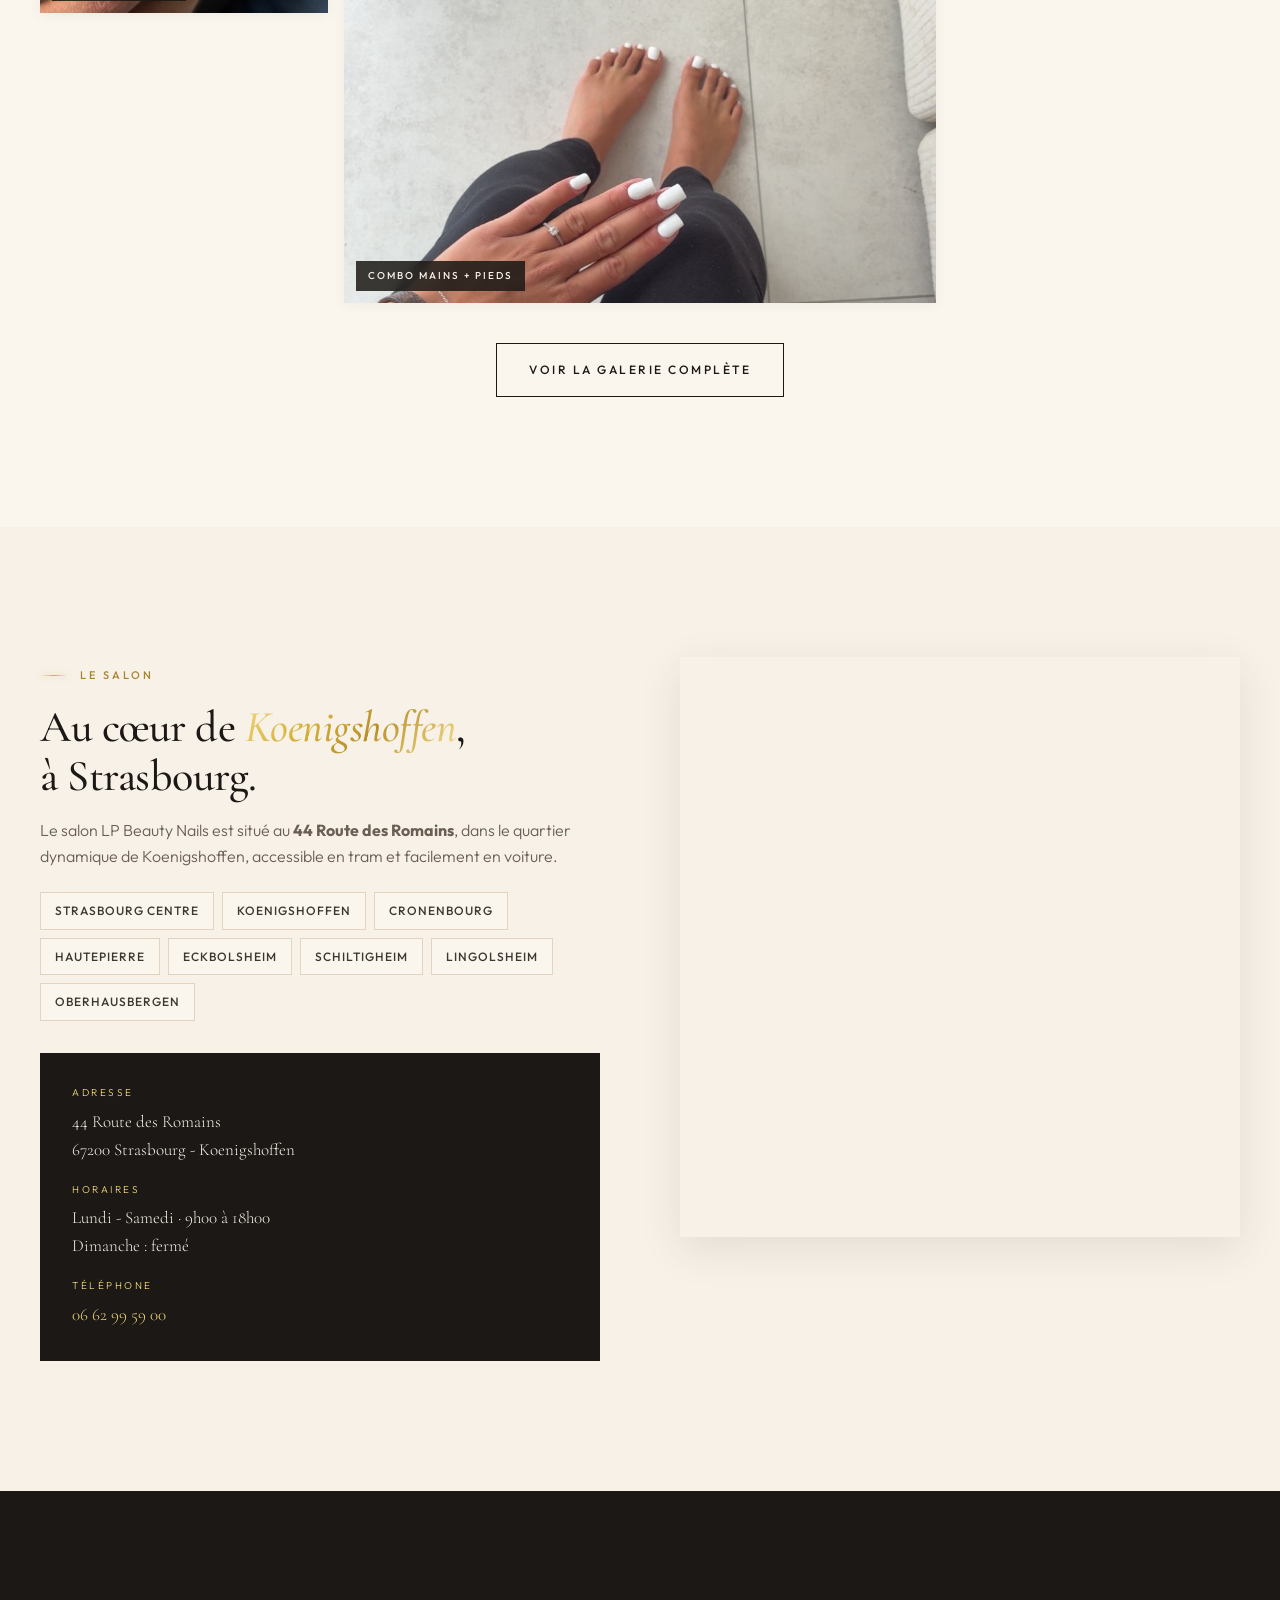
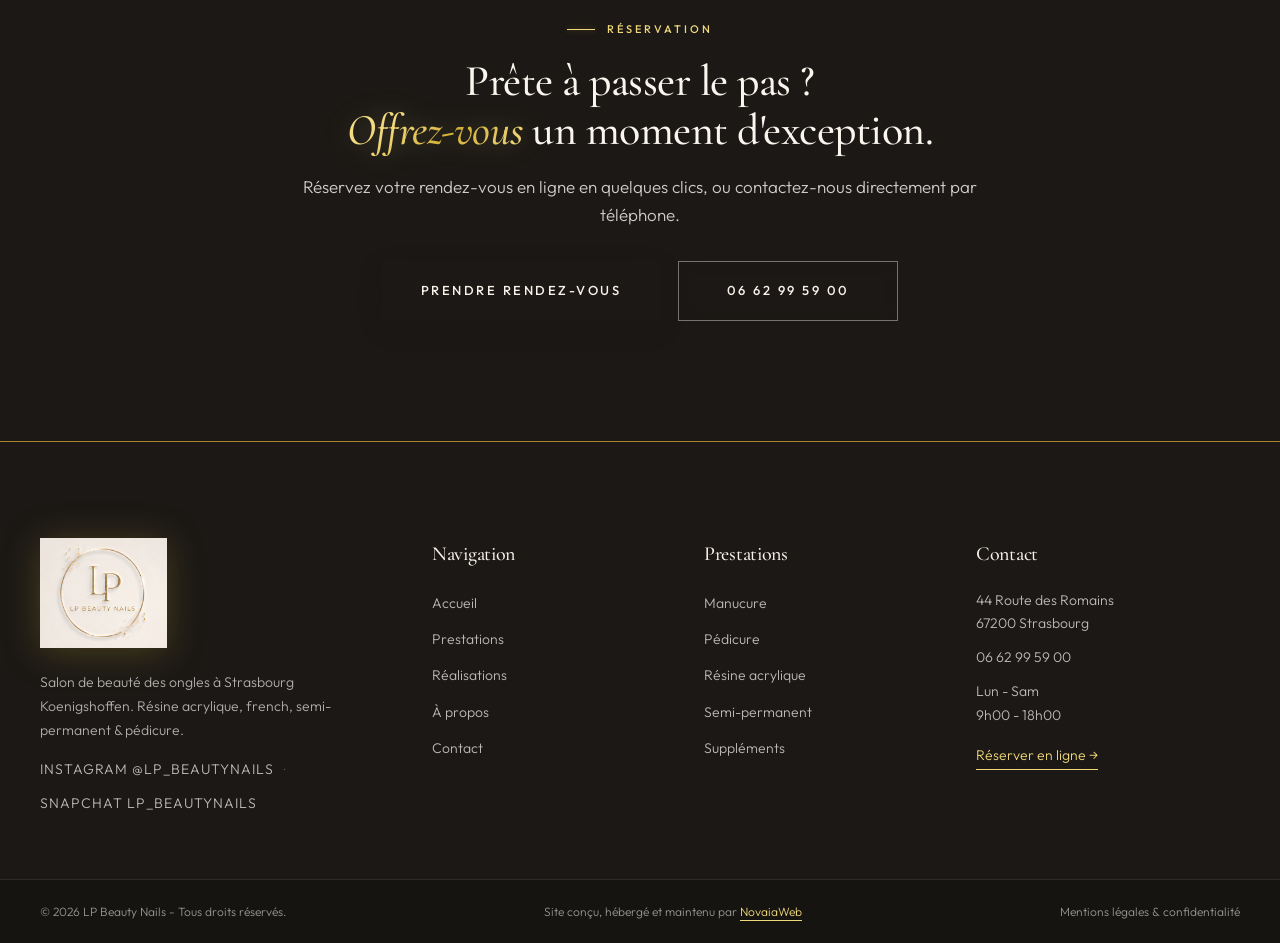
==== commit fc3032a7: "Remove launch offer section from index.html Removed the launch offer section from the index.html fil" ====
--- a/index.html
+++ b/index.html
@@ -89,7 +89,7 @@
           { "@type": "Offer", "itemOffered": { "@type": "Service", "name": "Pose complète French / couleur" }, "price": "50", "priceCurrency": "EUR" },
           { "@type": "Offer", "itemOffered": { "@type": "Service", "name": "Remplissage French / couleur" }, "price": "40", "priceCurrency": "EUR" },
           { "@type": "Offer", "itemOffered": { "@type": "Service", "name": "Pose complète naturel" }, "price": "40", "priceCurrency": "EUR" },
-          { "@type": "Offer", "itemOffered": { "@type": "Service", "name": "Remplissage naturel" }, "price": "30", "priceCurrency": "EUR" },
+          { "@type": "Offer", "itemOffered": { "@type": "Service", "name": "Remplissage naturel" }, "price": "35", "priceCurrency": "EUR" },
           { "@type": "Offer", "itemOffered": { "@type": "Service", "name": "Gainage sur ongle naturel couleur" }, "price": "35", "priceCurrency": "EUR" },
           { "@type": "Offer", "itemOffered": { "@type": "Service", "name": "Gainage sur ongle naturel" }, "price": "30", "priceCurrency": "EUR" },
           { "@type": "Offer", "itemOffered": { "@type": "Service", "name": "Semi-permanent mains" }, "price": "25", "priceCurrency": "EUR" },
@@ -215,26 +215,6 @@
   </div>
 </div>
 
-<!-- OFFRE DE LANCEMENT -->
-<section class="section offer" id="offer">
-  <div class="container offer-grid">
-    <div class="offer-text reveal">
-      <span class="eyebrow eyebrow-dark"><span class="line"></span>Offre de lancement</span>
-      <h2 class="section-title">L'été arrive…<br /><em>Sublimez</em> vos mains et vos pieds.</h2>
-      <p>Pour fêter le lancement du salon, profitez de tarifs spéciaux du <strong>11 mai au 11 juin</strong>. L'occasion idéale de tester la qualité du travail de LP Beauty Nails.</p>
-      <ul class="offer-list">
-        <li><span>Pose complète <em>(sans décoration)</em></span><strong>40 €</strong></li>
-        <li><span>Remplissage</span><strong>35 €</strong></li>
-        <li><span>Combo mains + pieds</span><strong>70 €</strong></li>
-      </ul>
-      <a href="https://www.cal.eu/lpbeautynails" target="_blank" rel="noopener" class="btn btn-primary">Profiter de l'offre</a>
-    </div>
-    <div class="offer-media reveal">
-      <img src="images/offre-lancement.png" alt="Offre de lancement LP Beauty Nails - pose complète 40€, remplissage 35€, combo mains + pieds 70€" loading="lazy" />
-    </div>
-  </div>
-</section>
-
 <!-- ABOUT -->
 <section class="section about" id="about">
   <div class="container about-grid">
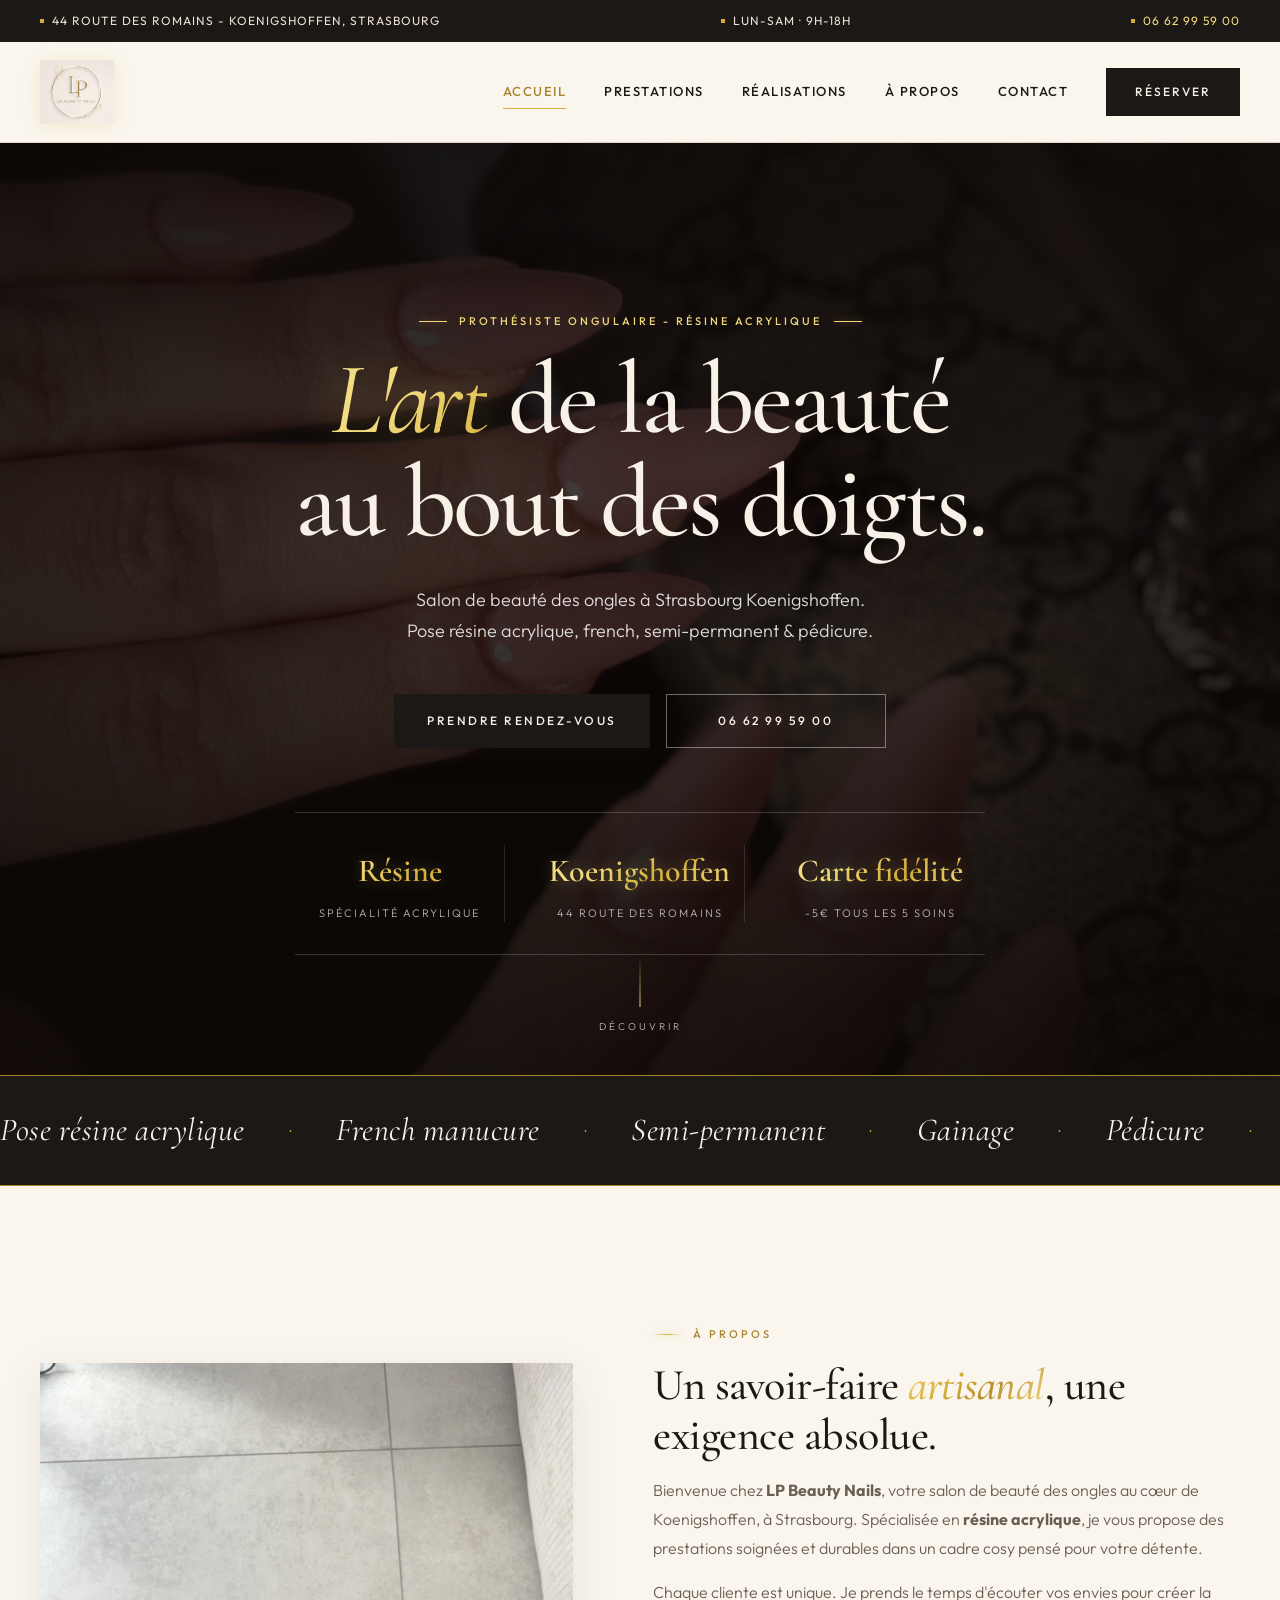
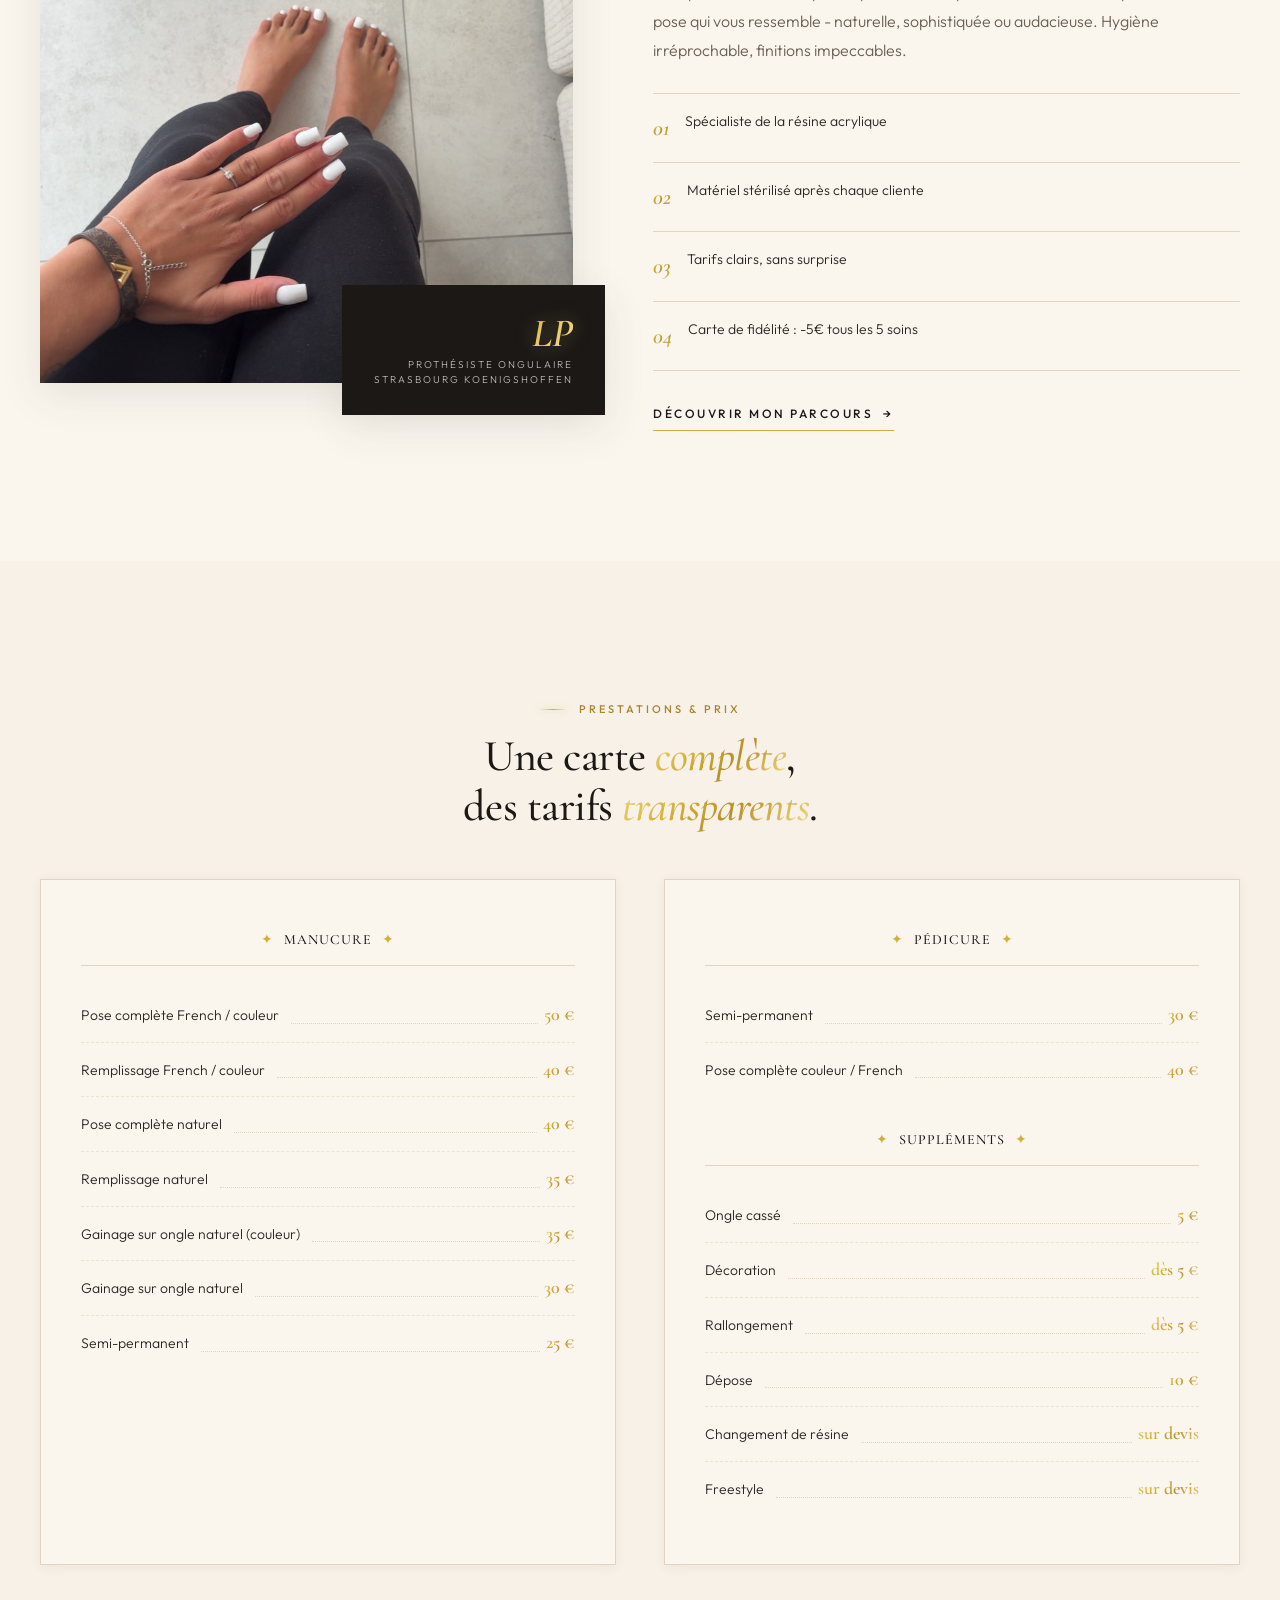
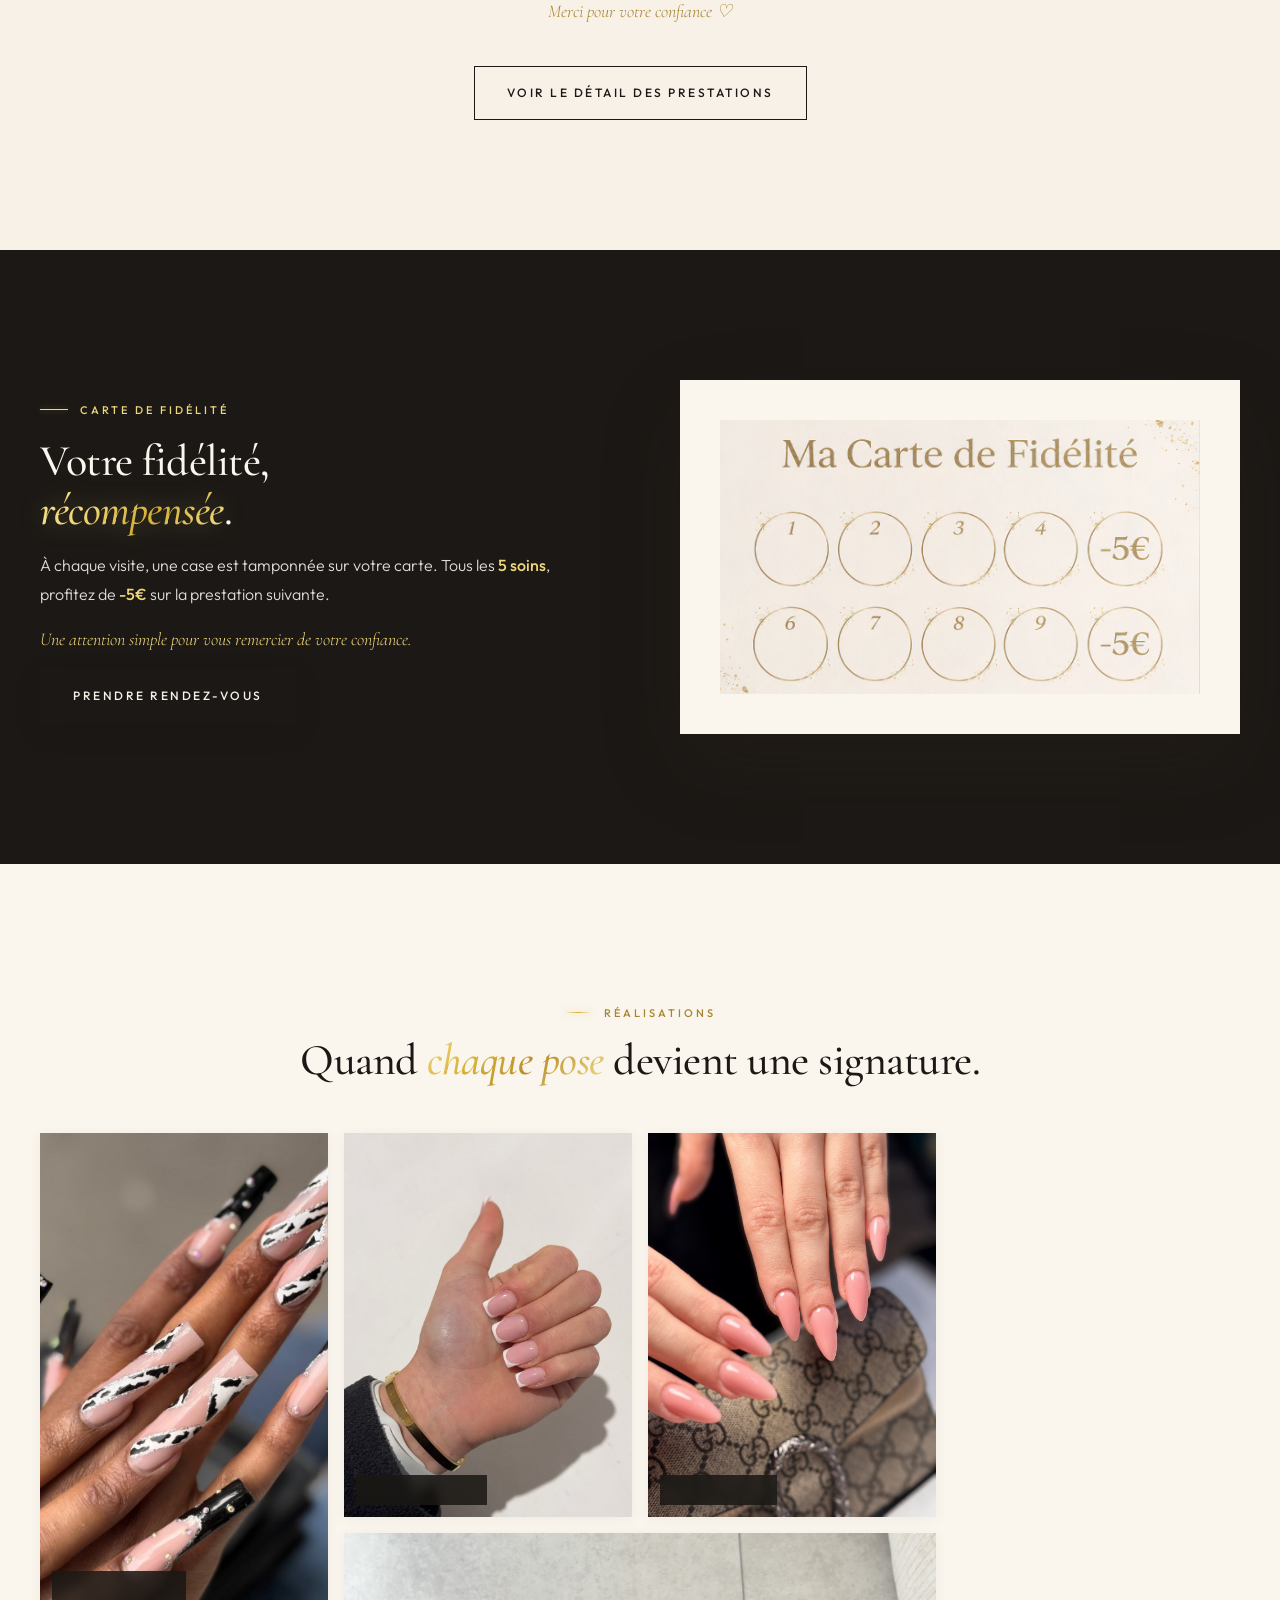
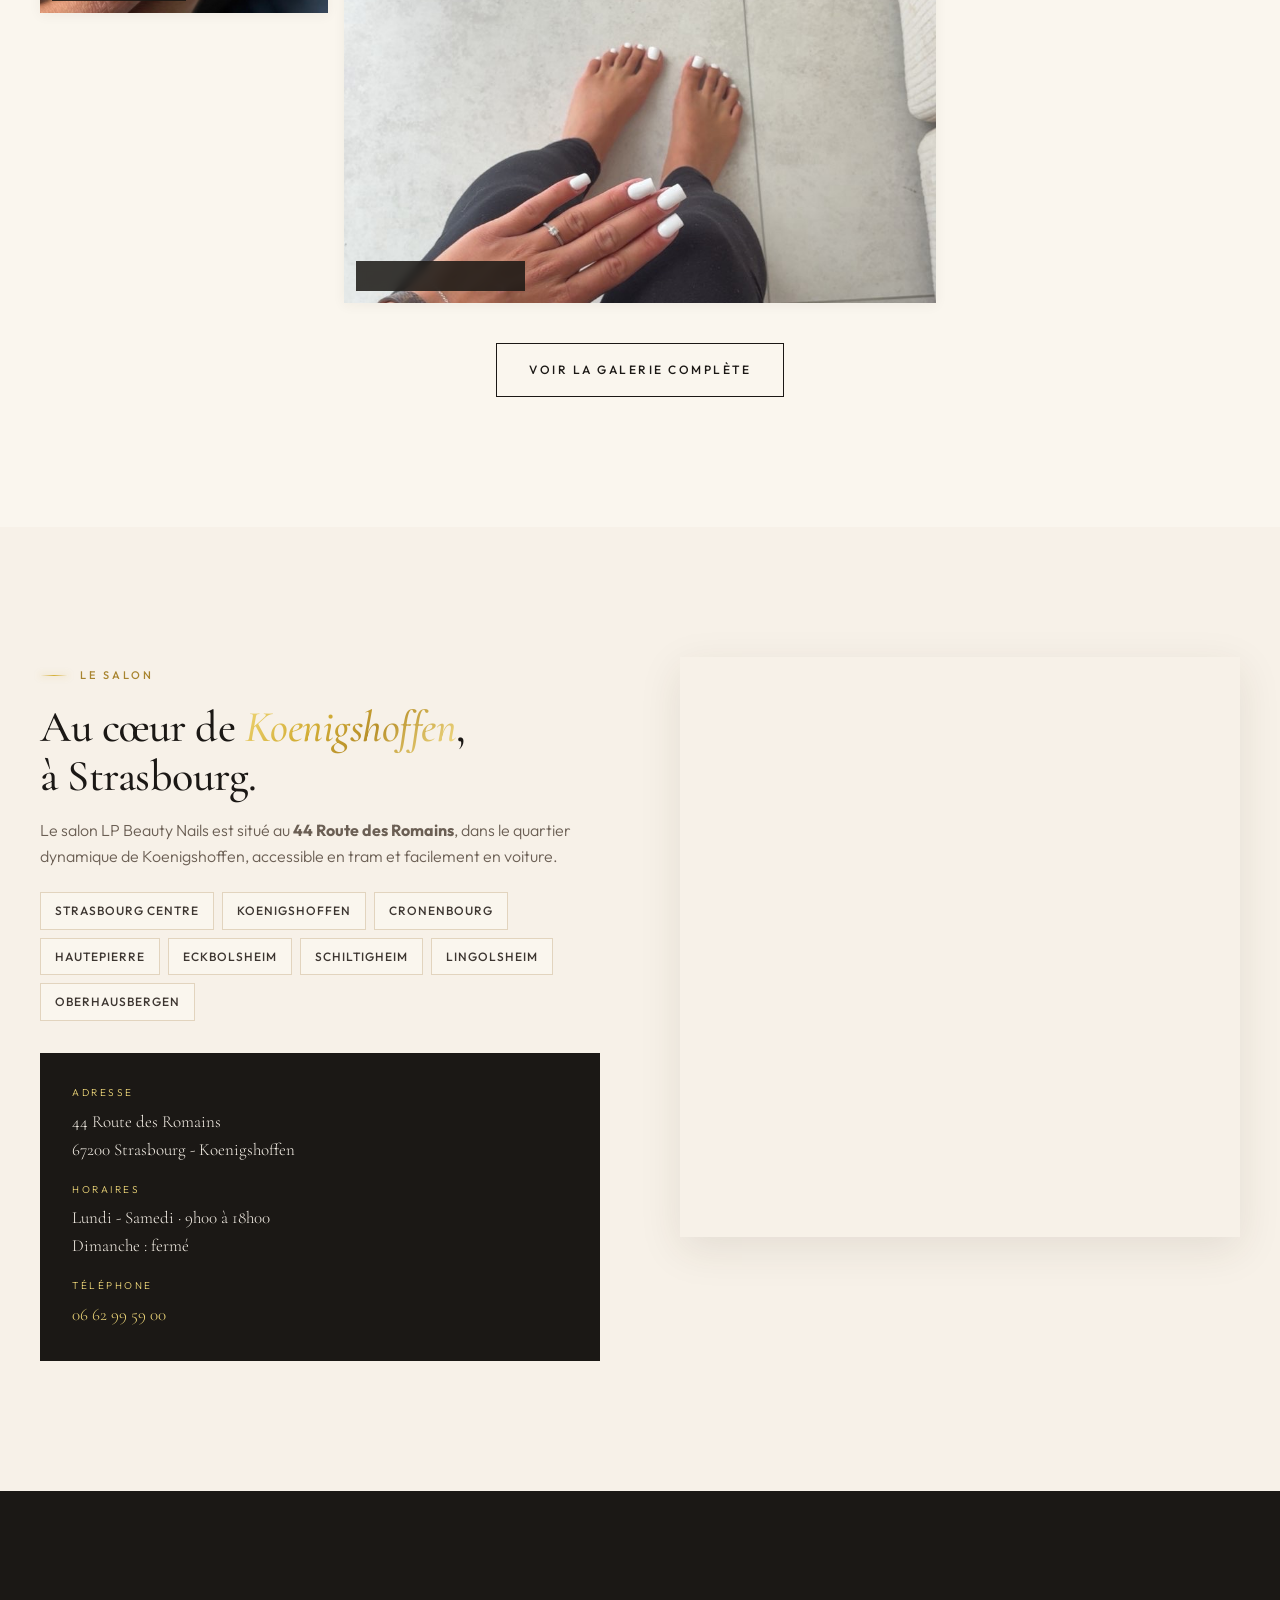
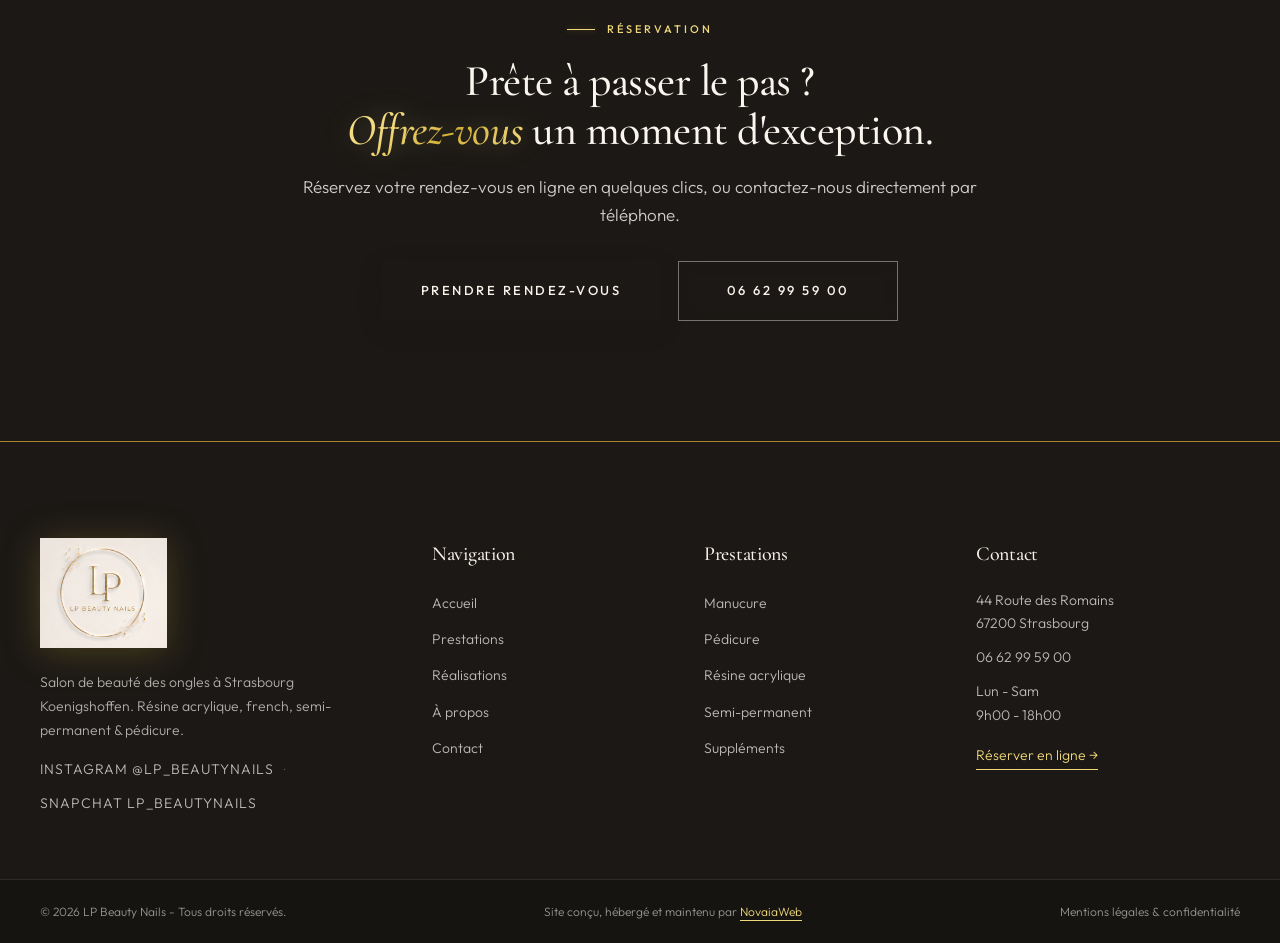
==== commit 5b7fbef9: "Change price for Remplissage naturel service Updated the price for 'Remplissage naturel' from 30 € t" ====
--- a/index.html
+++ b/index.html
@@ -256,7 +256,7 @@
           <li><span>Pose complète French / couleur</span><span class="dots"></span><strong>50 €</strong></li>
           <li><span>Remplissage French / couleur</span><span class="dots"></span><strong>40 €</strong></li>
           <li><span>Pose complète naturel</span><span class="dots"></span><strong>40 €</strong></li>
-          <li><span>Remplissage naturel</span><span class="dots"></span><strong>30 €</strong></li>
+          <li><span>Remplissage naturel</span><span class="dots"></span><strong>35 €</strong></li>
           <li><span>Gainage sur ongle naturel (couleur)</span><span class="dots"></span><strong>35 €</strong></li>
           <li><span>Gainage sur ongle naturel</span><span class="dots"></span><strong>30 €</strong></li>
           <li><span>Semi-permanent</span><span class="dots"></span><strong>25 €</strong></li>
